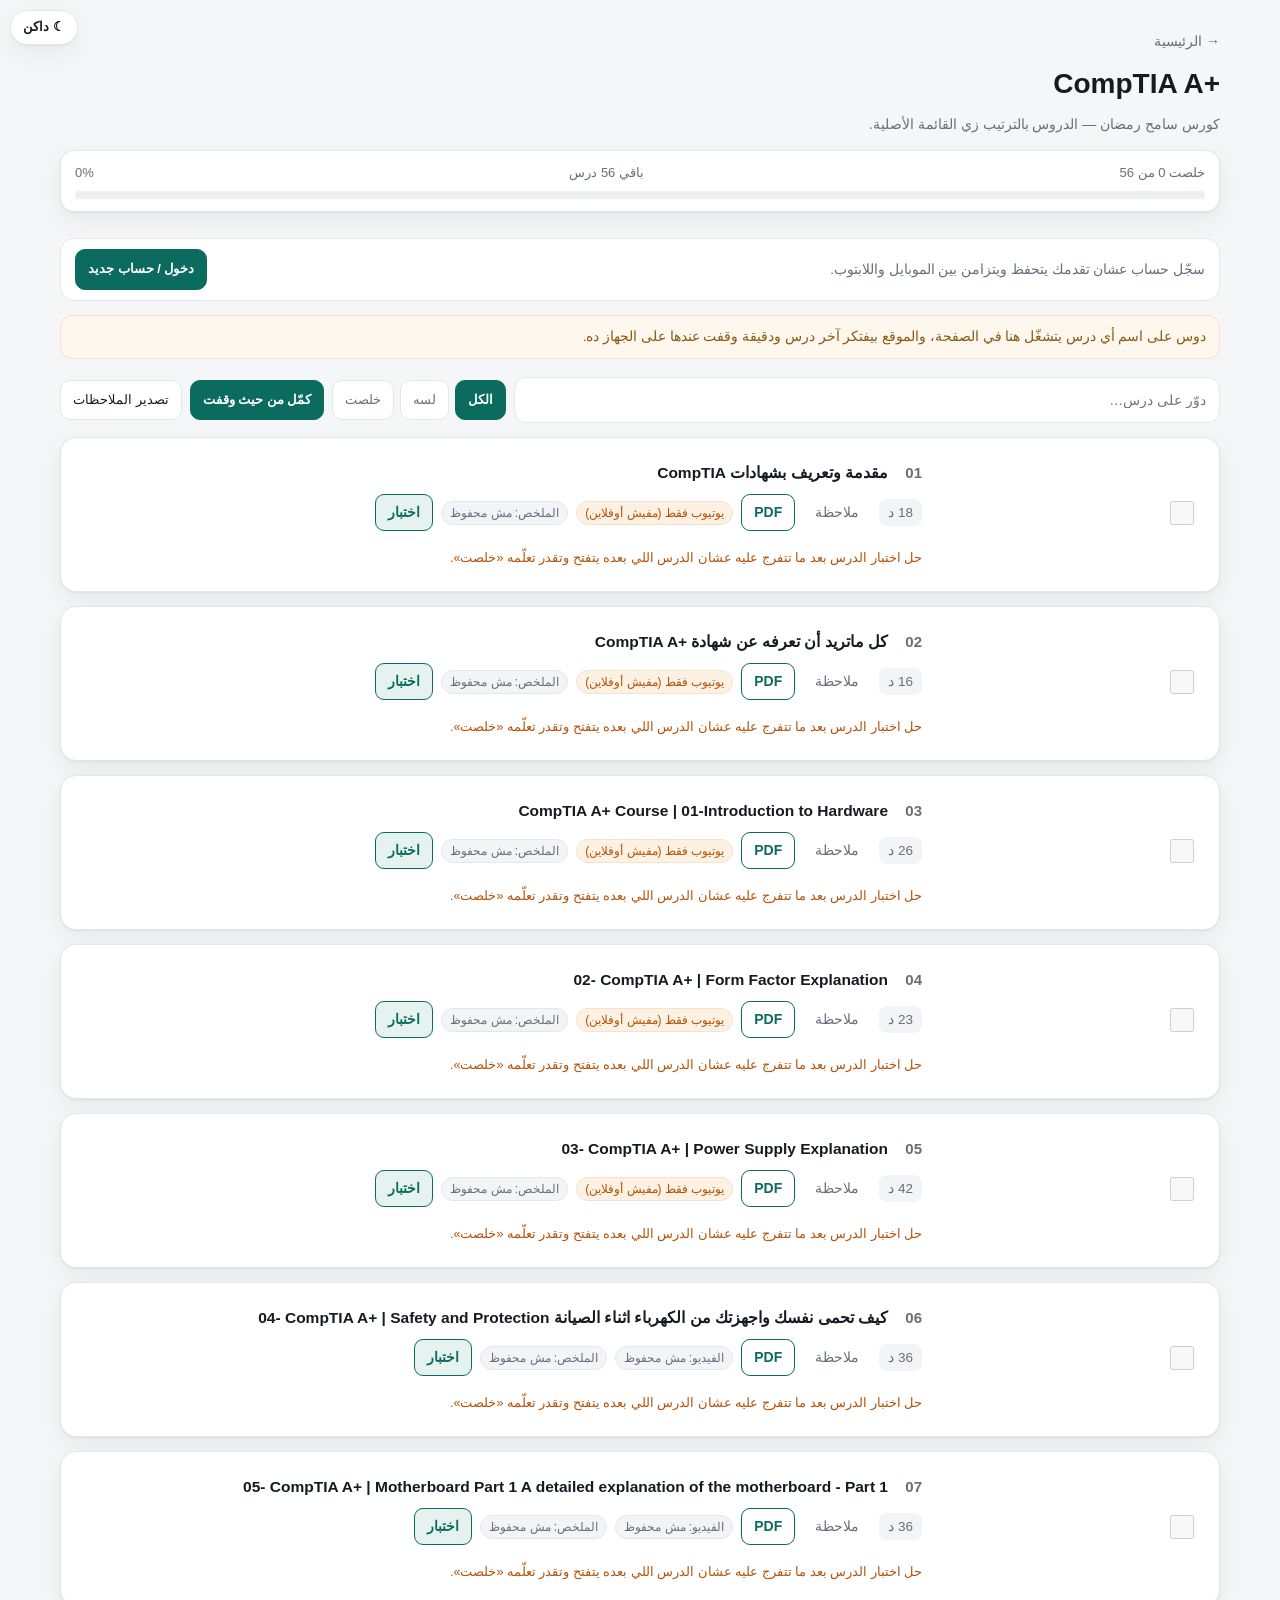
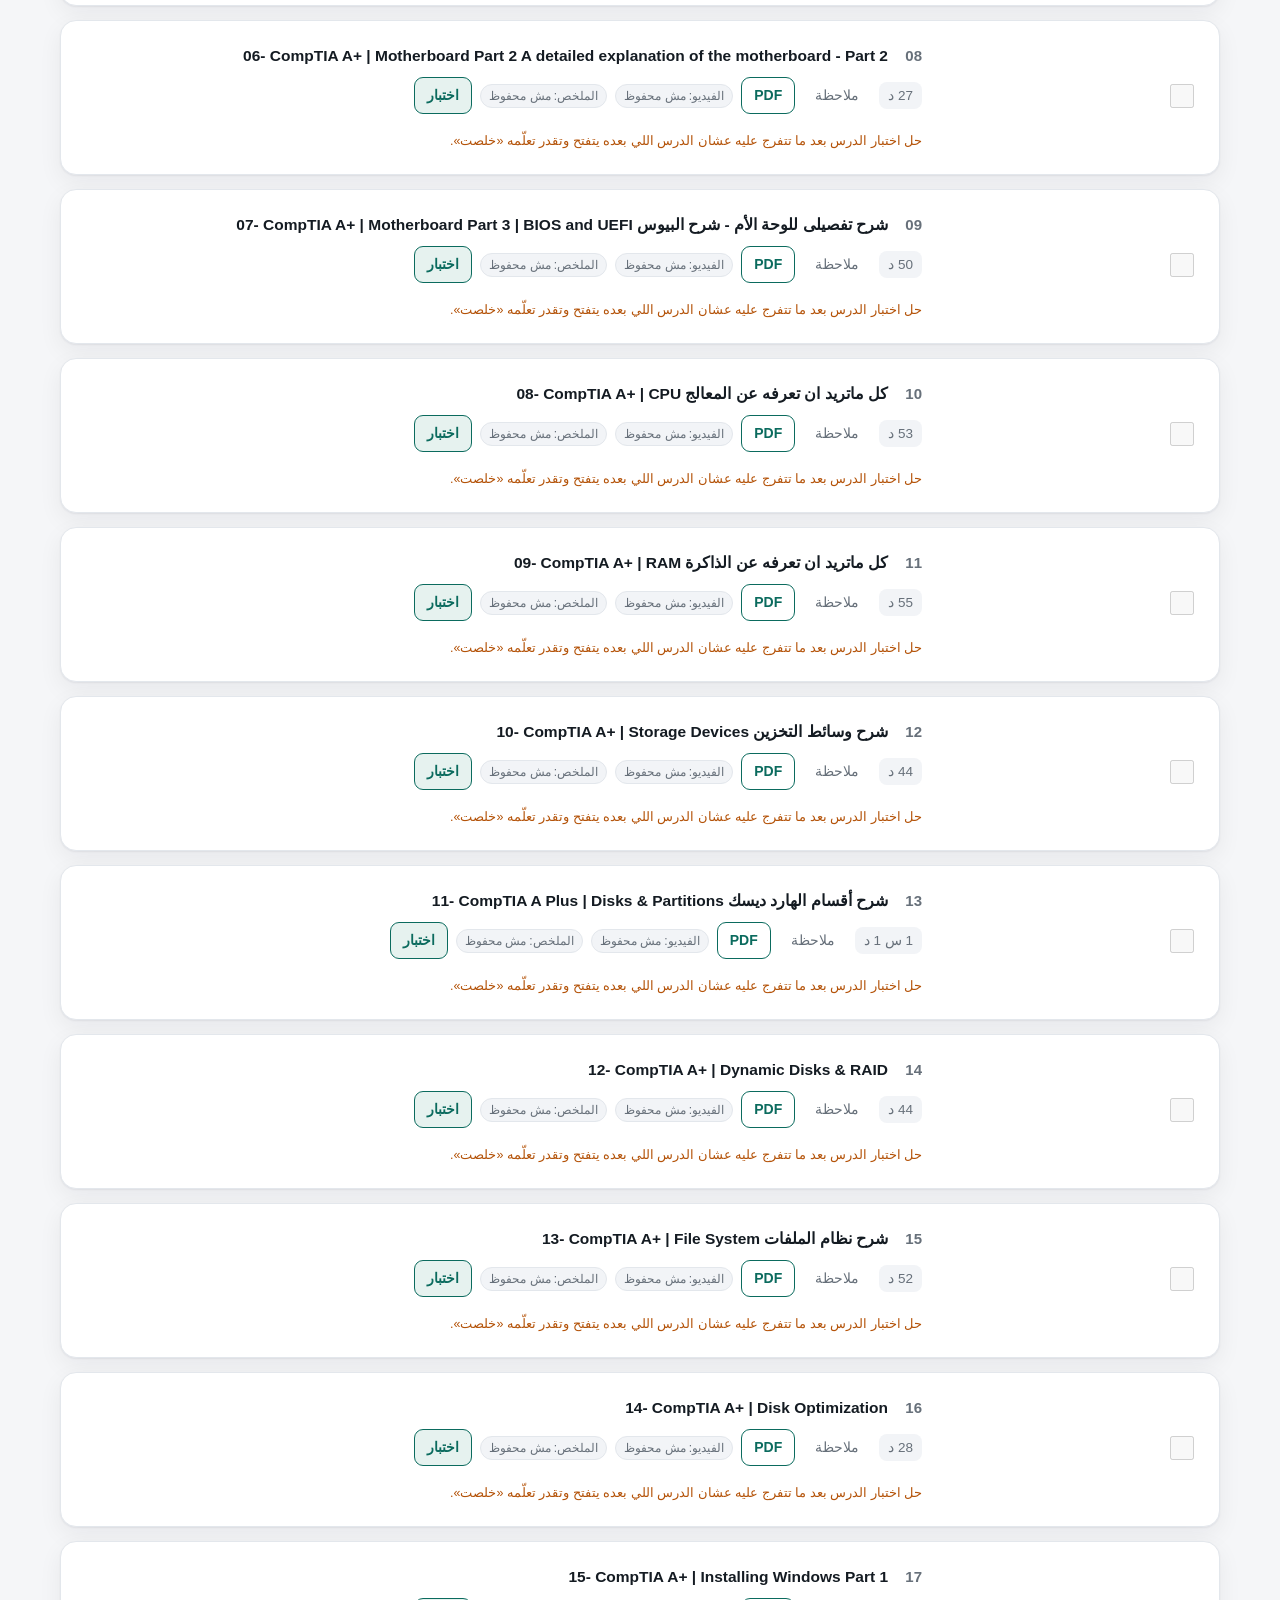
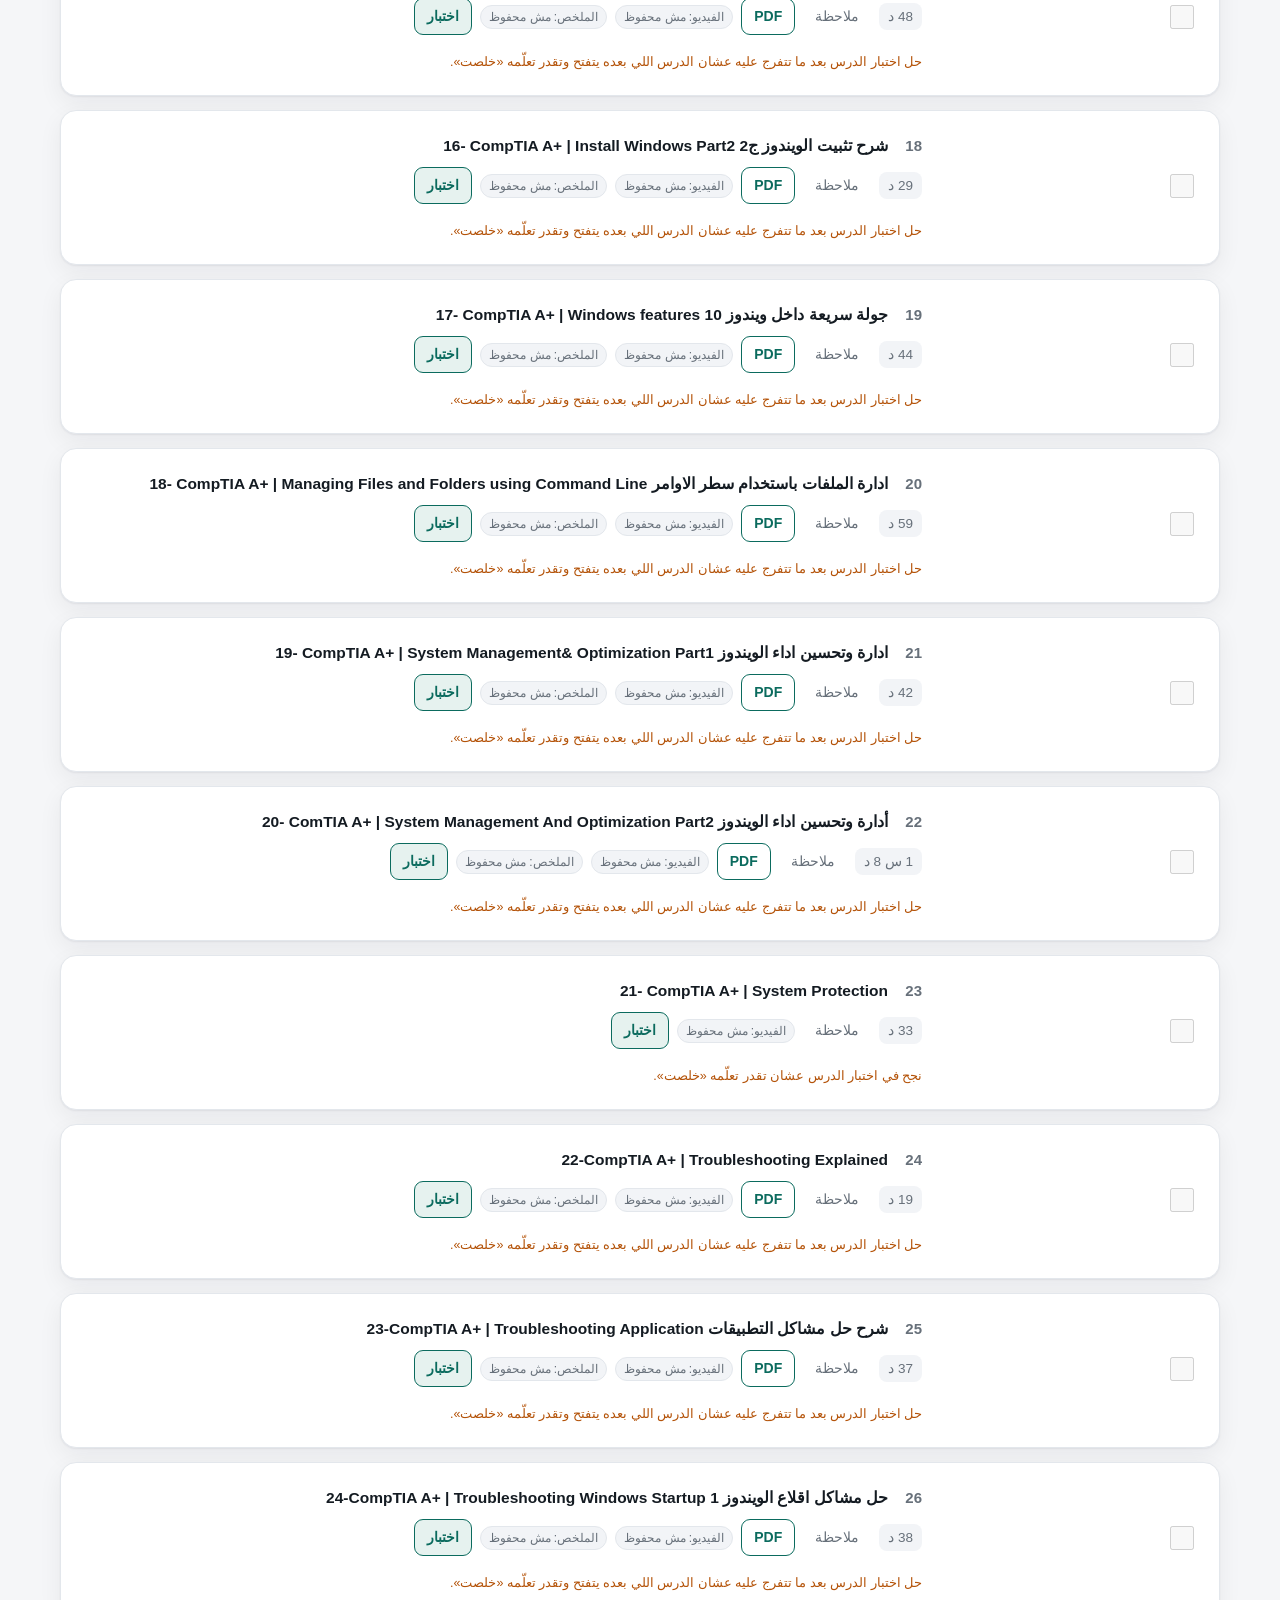
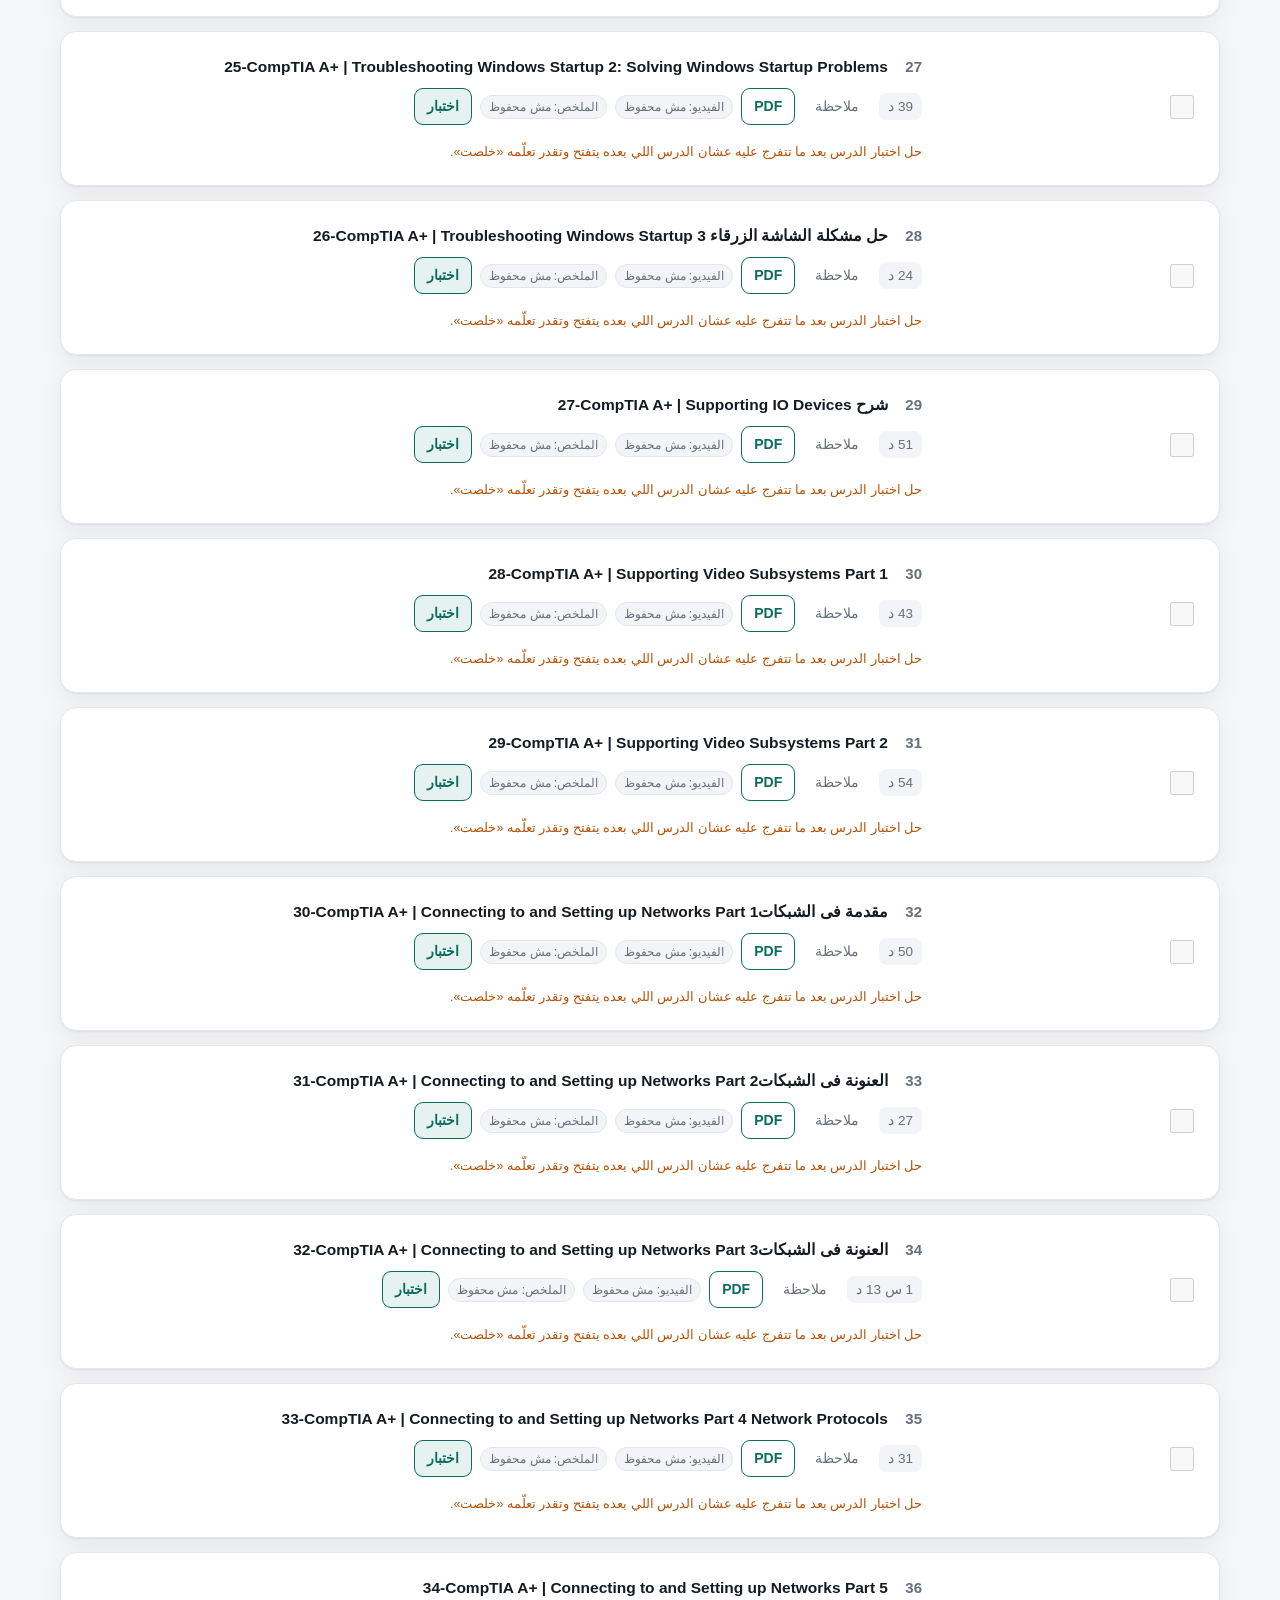
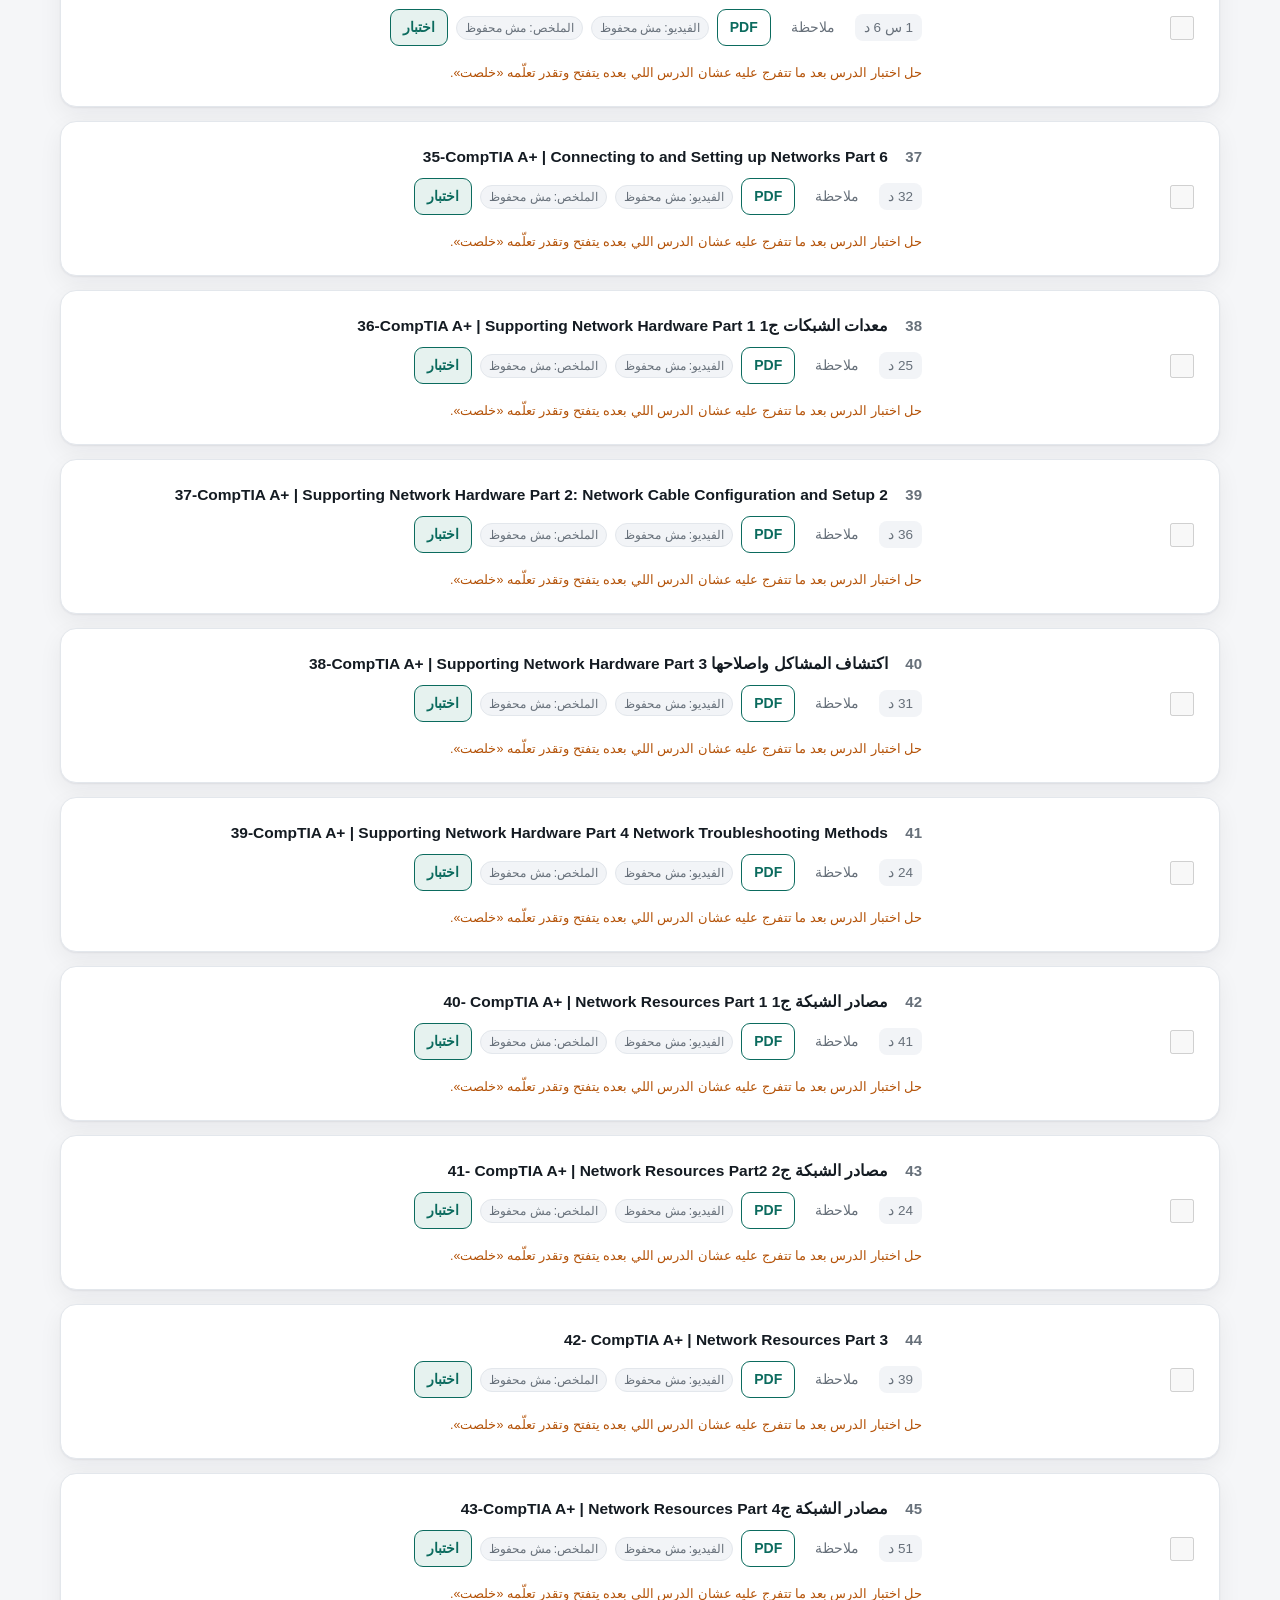
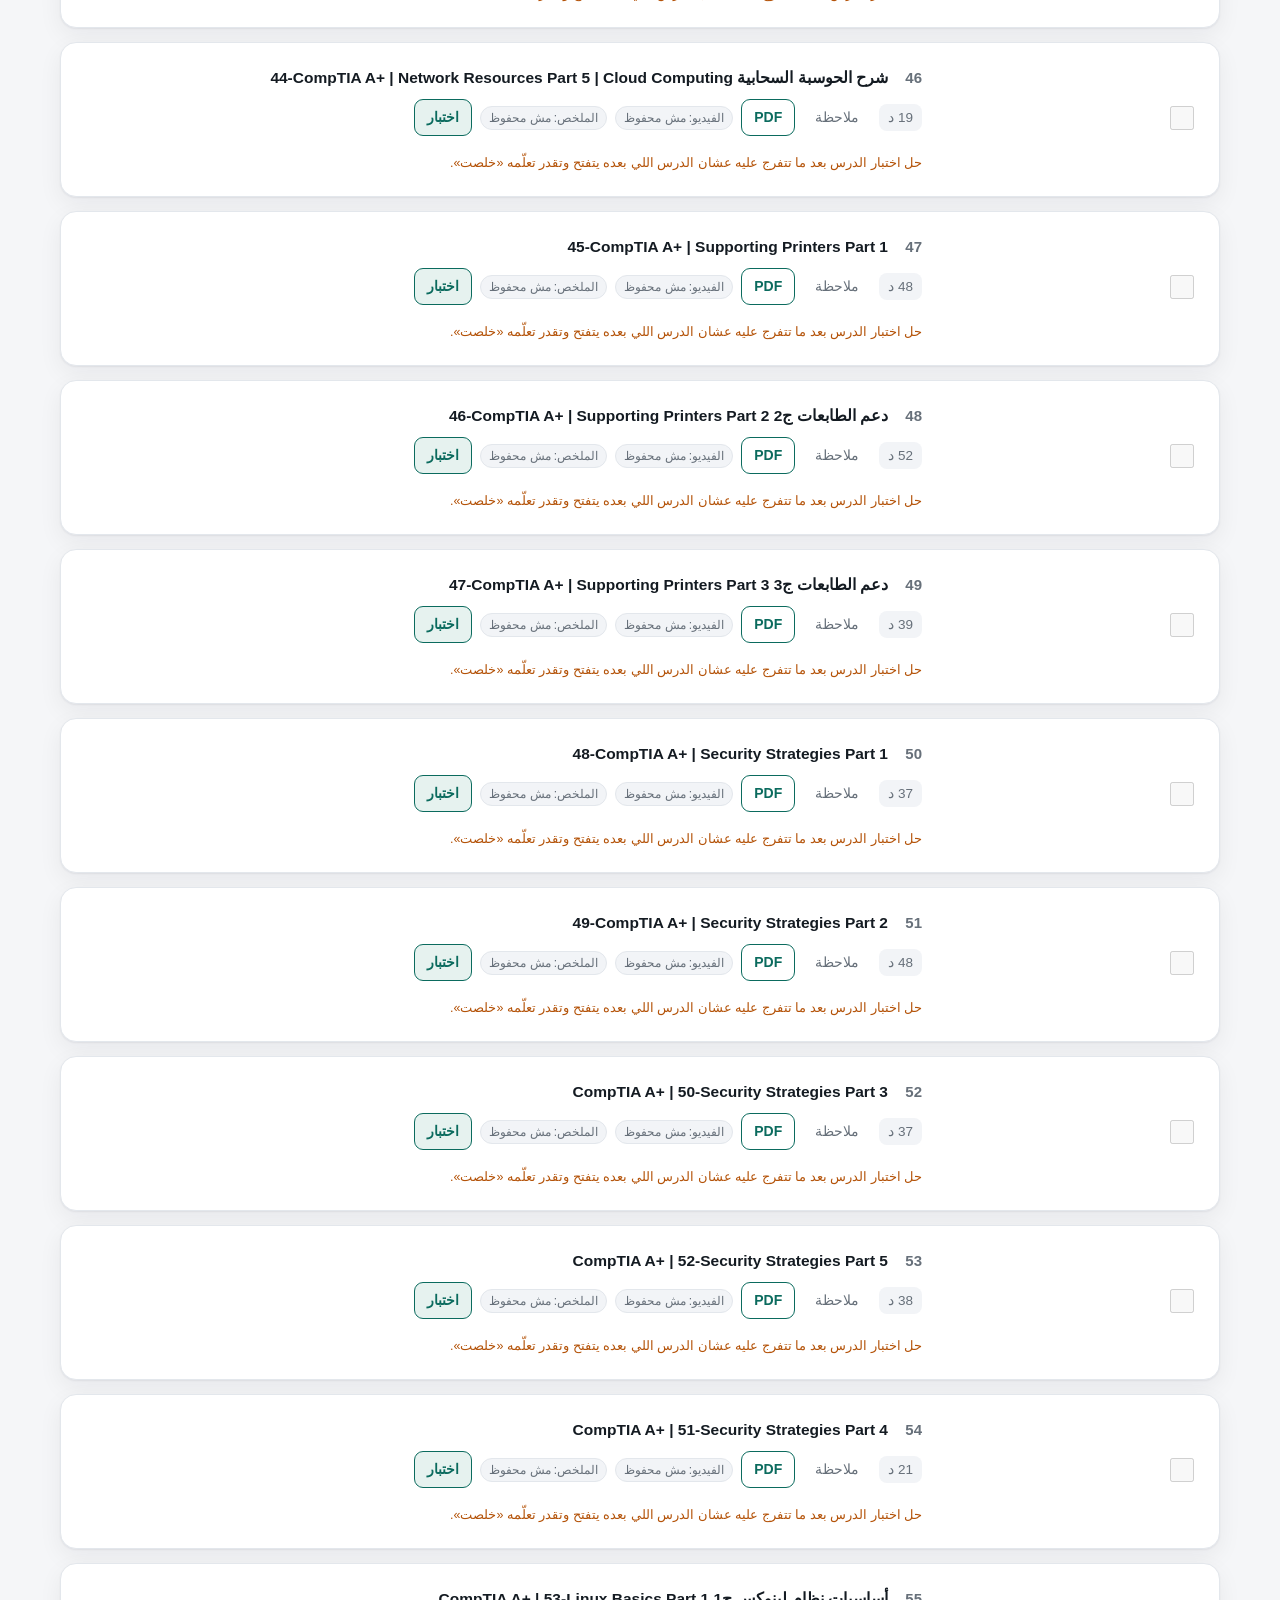
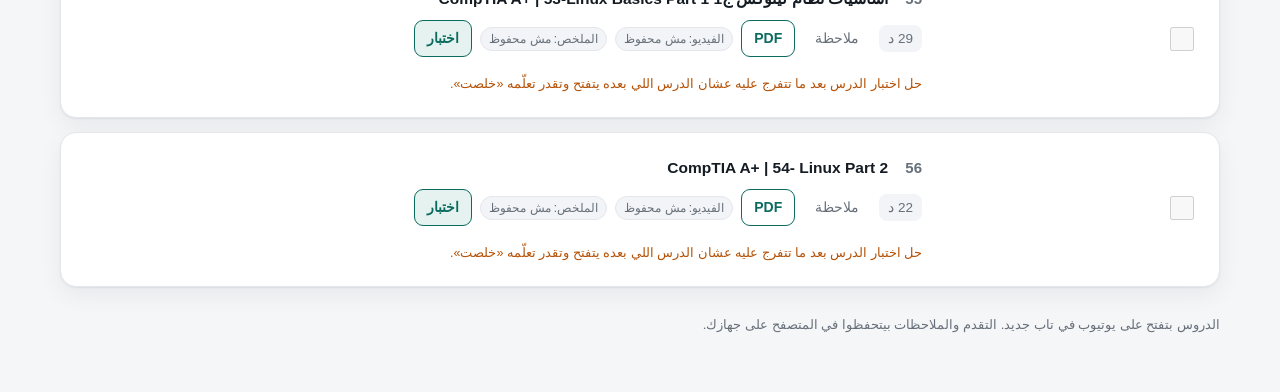
==== aplus.html @ cda9f869 "Dark mode toggle + installable PWA (manifest, icons, install box) (v72)" ====
<!doctype html>
<html lang="ar" dir="rtl">
<head>
<meta charset="utf-8">
<meta name="viewport" content="width=device-width,initial-scale=1">
<meta name="robots" content="noindex,nofollow">
<meta name="theme-color" content="#0b6b5e">
<title>CompTIA A+ — مكتبة كورساتي</title>
<link rel="manifest" href="manifest.webmanifest">
<link rel="apple-touch-icon" href="icons/apple-touch-icon.png">
<script src="assets/theme.js?v=72"></script>
<link rel="icon" href="data:image/svg+xml,%3Csvg xmlns='http://www.w3.org/2000/svg' viewBox='0 0 32 32'%3E%3Crect width='32' height='32' rx='8' fill='%230b6b5e'/%3E%3Cpath d='M9 11h14M9 16h14M9 21h9' stroke='white' stroke-width='2.4' stroke-linecap='round'/%3E%3C/svg%3E">
<link rel="stylesheet" href="assets/styles.css?v=72">
</head>
<body>
<div class="wrap">
  <header class="bar">
    <a class="back" href="index.html">→ الرئيسية</a>
    <h1><span dir="ltr">CompTIA A+</span></h1>
    <p class="sub">كورس سامح رمضان — الدروس بالترتيب زي القائمة الأصلية.</p>
    <div class="progress">
      <div class="top"><span id="cnt">خلصت 0 من 56</span><span id="left">باقي 56 درس</span><span id="pct">0%</span></div>
      <div class="track"><div class="fill" id="fill"></div></div>
    </div>
  </header>

  <div class="acc" id="acc"></div>

  <div class="resume" id="resume" hidden></div>

  <div class="notice">دوس على اسم أي درس يتشغّل هنا في الصفحة، والموقع بيفتكر آخر درس ودقيقة وقفت عندها على الجهاز ده.</div>

  <div class="player" id="player" hidden>
    <div class="frame"><div id="yt"></div><video id="mv" controls playsinline preload="metadata" hidden></video></div>
    <div class="player-bar"><b id="p-title"></b><a id="p-open" href="https://www.youtube.com" target="_blank" rel="noopener">افتح على يوتيوب ↗</a></div>
    <div class="player-extra" id="p-extra"></div>
    <div class="player-quiz" id="p-quiz"></div>
  </div>

  <div class="toolbar">
    <input id="q" type="search" placeholder="دوّر على درس…" aria-label="بحث في الدروس">
    <div class="chips">
      <button class="chip" data-f="all" aria-pressed="true" type="button">الكل</button>
      <button class="chip" data-f="todo" aria-pressed="false" type="button">لسه</button>
      <button class="chip" data-f="done" aria-pressed="false" type="button">خلصت</button>
    </div>
    <button class="btn primary" id="cont" type="button">كمّل من حيث وقفت</button>
    <button class="btn" id="export" type="button">تصدير الملاحظات</button>
  </div>

  <div class="flash" id="flash" hidden></div>

  <ol class="lessons" id="list"></ol>

  <footer>الدروس بتفتح على يوتيوب في تاب جديد. التقدم والملاحظات بيتحفظوا في المتصفح على جهازك.</footer>
</div>
<script src="assets/account.js?v=72"></script>
<script src="data/aplus.js?v=72"></script>
<script src="data/media.js?v=72"></script>
<script src="assets/media.js?v=72"></script>
<script src="data/quizzes.js?v=72"></script>
<script src="data/quiz-b1.js?v=72"></script>
<script src="data/quiz-b2.js?v=72"></script>
<script src="data/quiz-b3.js?v=72"></script>
<script src="data/quiz-b4.js?v=72"></script>
<script src="data/quiz-b5.js?v=72"></script>
<script src="data/quiz-pdf.js?v=72"></script>
<script src="assets/app.js?v=72"></script>
<script>if('serviceWorker' in navigator){navigator.serviceWorker.register('sw.js').catch(function(){});}</script>
</body>
</html>
---- assets/styles.css ----
:root{
  --bg:#f5f6f8; --card:#ffffff; --ink:#141b22; --muted:#67707a;
  --line:#e3e7ec; --accent:#0b6b5e; --accent-soft:#e6f2ef; --warn:#b45309;
  --radius:16px; --shadow:0 1px 2px rgba(16,24,40,.06),0 8px 24px rgba(16,24,40,.06);
}
*{box-sizing:border-box}
html,body{margin:0;padding:0}
body{
  background:var(--bg); color:var(--ink);
  font-family:"Segoe UI",Tahoma,"Noto Kufi Arabic",Arial,sans-serif;
  line-height:1.6; -webkit-text-size-adjust:100%;
}
a{color:inherit;text-decoration:none}
.wrap{max-width:880px;margin:0 auto;padding:0 16px 48px}

/* home */
.hero{padding:40px 0 20px}
.brand{display:inline-flex;align-items:center;gap:8px;font-weight:700;color:var(--accent);font-size:15px;letter-spacing:.2px}
.brand .dot{width:10px;height:10px;border-radius:50%;background:var(--accent);display:inline-block}
.hero h1{font-size:30px;line-height:1.25;margin:14px 0 8px}
.hero p{color:var(--muted);margin:0;max-width:52ch}
.grid{display:grid;grid-template-columns:1fr;gap:14px;margin-top:24px}
@media(min-width:640px){.grid{grid-template-columns:1fr 1fr}}
.card{
  background:var(--card);border:1px solid var(--line);border-radius:var(--radius);
  padding:20px;box-shadow:var(--shadow);display:flex;gap:14px;align-items:flex-start;
  transition:transform .12s ease, box-shadow .12s ease;
}
a.card:hover{transform:translateY(-2px);box-shadow:0 2px 4px rgba(16,24,40,.07),0 14px 32px rgba(16,24,40,.10)}
.icon{width:46px;height:46px;border-radius:12px;background:var(--accent-soft);display:grid;place-items:center;flex:0 0 46px;color:var(--accent)}
.icon svg{width:24px;height:24px}
.card h2{font-size:18px;margin:0 0 4px}
.card p{margin:0;color:var(--muted);font-size:14px}
.tag{display:inline-block;font-size:12px;font-weight:700;padding:2px 8px;border-radius:999px;margin-top:8px}
.tag.on{background:var(--accent-soft);color:var(--accent)}
.tag.soon{background:#fdf1e3;color:var(--warn)}
.card.off{opacity:.72}
footer{color:var(--muted);font-size:13px;padding:28px 0 0}

/* lessons */
.bar{padding:22px 0 10px}
.back{color:var(--muted);font-size:14px;display:inline-block;margin-bottom:10px}
.bar h1{font-size:24px;margin:0 0 6px}
.bar .sub{color:var(--muted);font-size:14px;margin:0}
.progress{margin-top:14px;background:var(--card);border:1px solid var(--line);border-radius:14px;padding:12px 14px;box-shadow:var(--shadow)}
.progress .top{display:flex;justify-content:space-between;font-size:13px;color:var(--muted);margin-bottom:8px}
.progress .track{height:8px;background:#edf0f3;border-radius:999px;overflow:hidden}
.progress .fill{height:100%;width:0;background:var(--accent);border-radius:999px;transition:width .25s ease}
.toolbar{display:flex;flex-wrap:wrap;gap:8px;margin:16px 0 12px;align-items:center}
.toolbar input{
  flex:1 1 200px;min-width:0;padding:11px 13px;border:1px solid var(--line);border-radius:12px;
  font:inherit;font-size:14px;background:var(--card);color:var(--ink)
}
.toolbar input:focus{outline:2px solid var(--accent-soft);border-color:var(--accent)}
.chips{display:flex;gap:6px}
.chip{border:1px solid var(--line);background:var(--card);color:var(--muted);padding:9px 12px;border-radius:10px;font:inherit;font-size:13px;cursor:pointer}
.chip[aria-pressed="true"]{background:var(--accent);border-color:var(--accent);color:#fff;font-weight:700}
.btn{border:1px solid var(--line);background:var(--card);color:var(--ink);padding:9px 12px;border-radius:10px;font:inherit;font-size:13px;cursor:pointer}
.btn.primary{background:var(--accent);border-color:var(--accent);color:#fff;font-weight:700}
.lessons{list-style:none;margin:0;padding:0;display:flex;flex-direction:column;gap:8px}
.lesson{background:var(--card);border:1px solid var(--line);border-radius:14px;padding:12px 14px;box-shadow:var(--shadow)}
.lesson.done{background:#fbfdfc}
.row{display:flex;align-items:flex-start;gap:10px}
.row>input[type=checkbox]{margin-top:12px}
.thumb{flex:0 0 124px;width:124px;height:70px;border-radius:9px;object-fit:cover;background:#eef1f4;border:1px solid var(--line)}
.lesson.locked .thumb{filter:grayscale(1);opacity:.6}
.mid{flex:1;min-width:0;display:flex;flex-direction:column;gap:5px}
.ttl-line{display:flex;align-items:baseline;gap:8px}
.meta{display:flex;align-items:center;gap:8px;flex-wrap:wrap}
.num{font-variant-numeric:tabular-nums;font-size:12px;font-weight:700;color:var(--muted);min-width:20px;flex:0 0 auto}
.ttl{flex:1;font-size:15px;line-height:1.45;word-break:break-word;unicode-bidi:plaintext;text-align:right}
@media(max-width:420px){.thumb{flex:0 0 96px;width:96px;height:54px}.ttl{font-size:14px}}
.lesson.done .ttl{color:var(--muted);text-decoration:line-through;text-decoration-color:#c7ced6}
.dur{font-size:12px;color:var(--muted);white-space:nowrap;background:#f2f4f7;padding:2px 7px;border-radius:8px}
input[type=checkbox]{width:20px;height:20px;accent-color:var(--accent);cursor:pointer;flex:0 0 20px}
.note-btn{border:0;background:transparent;color:var(--muted);font:inherit;font-size:13px;cursor:pointer;padding:4px 6px;border-radius:8px}
.note-btn:hover{background:#f2f4f7;color:var(--ink)}
.note-btn.has{color:var(--accent);font-weight:700}
.note-box{margin-top:10px}
.note-box textarea{
  width:100%;min-height:84px;resize:vertical;padding:10px 12px;border:1px solid var(--line);
  border-radius:10px;font:inherit;font-size:14px;background:#fcfcfd;color:var(--ink)
}
.note-box textarea:focus{outline:2px solid var(--accent-soft);border-color:var(--accent)}
.empty{color:var(--muted);text-align:center;padding:28px 0;font-size:14px}

.notice{background:#fdf7ee;border:1px solid #f3e3cd;color:#8a5a12;border-radius:12px;padding:10px 13px;font-size:13.5px;margin-top:14px}

.player{background:var(--card);border:1px solid var(--line);border-radius:14px;box-shadow:var(--shadow);overflow:hidden;margin-top:14px}
.player[hidden]{display:none}
.player .frame{position:relative;width:100%;aspect-ratio:16/9;background:#000}
.player iframe,.player #yt{position:absolute;inset:0;width:100%;height:100%;border:0}
.player-bar{display:flex;justify-content:space-between;align-items:center;gap:10px;padding:10px 12px;font-size:13px;color:var(--muted)}
.player-bar b{color:var(--ink);font-weight:600;font-size:13.5px}
.hint{color:var(--muted);font-size:13px;margin:10px 0 0}
.ttl{cursor:pointer}

.lesson.locked{opacity:.62;background:#fbfbfc}
.lock{font-size:12.5px;color:var(--warn);margin-top:8px}
.quiz-btn{border:1px solid var(--accent);background:var(--accent-soft);color:var(--accent);font:inherit;font-size:12.5px;font-weight:700;padding:4px 9px;border-radius:9px;cursor:pointer;white-space:nowrap}
.quiz-btn.pass{background:var(--accent);color:#fff;border-color:var(--accent)}
.quiz{margin-top:12px;border-top:1px dashed var(--line);padding-top:12px}
.quiz-note{font-size:12.5px;color:var(--muted);margin:0 0 12px}
.q{margin-bottom:12px}
.q p{margin:0 0 7px;font-size:14.5px;font-weight:600;line-height:1.5}
.q label{display:flex;gap:8px;align-items:flex-start;padding:8px 10px;border:1px solid var(--line);border-radius:10px;margin-bottom:6px;font-size:14px;cursor:pointer;background:#fcfcfd}
.q label:has(input:checked){border-color:var(--accent);background:var(--accent-soft)}
.q input{margin-top:3px;accent-color:var(--accent)}
.quiz-actions{display:flex;gap:10px;align-items:center;flex-wrap:wrap}
.res{font-size:13.5px}
.res b.ok{color:var(--accent)}
.res b.no{color:#b42318}
.why{font-size:13px;color:var(--muted);margin-top:6px;line-height:1.6}
.flash{background:var(--accent-soft);border:1px solid #cfe6e1;color:var(--accent);border-radius:12px;padding:10px 13px;font-size:13.5px;font-weight:600;margin:0 0 12px}
.flash[hidden]{display:none}

.resume{display:flex;align-items:center;justify-content:space-between;gap:12px;background:var(--accent-soft);border:1px solid #cfe6e1;border-radius:14px;padding:12px 14px;margin-top:14px;font-size:14px;line-height:1.6}
.resume[hidden]{display:none}
.resume .at{color:var(--accent);font-weight:700;font-size:13px}
.resume .btn{white-space:nowrap}
.resume-btn{border:1px solid var(--accent);background:#fff;color:var(--accent);font:inherit;font-size:12.5px;font-weight:700;padding:4px 9px;border-radius:9px;cursor:pointer;white-space:nowrap}

.acc{display:flex;align-items:center;justify-content:space-between;gap:10px;flex-wrap:wrap;background:var(--card);border:1px solid var(--line);border-radius:14px;padding:10px 14px;margin-top:14px;font-size:13.5px;color:var(--muted)}
.acc b{color:var(--ink)}.acc-st{color:var(--accent);font-size:12.5px;flex:1}
.modal{position:fixed;inset:0;background:rgba(15,23,32,.5);display:flex;align-items:center;justify-content:center;padding:16px;z-index:50}
.sheet{background:#fff;border-radius:16px;padding:20px;width:100%;max-width:380px;box-shadow:0 20px 50px rgba(0,0,0,.25)}
.sheet h2{margin:0 0 12px;font-size:18px}
.tabs{display:flex;gap:6px;margin-bottom:12px}
.tabs button{flex:1;border:1px solid var(--line);background:#fff;padding:9px;border-radius:10px;font:inherit;font-size:13.5px;cursor:pointer;color:var(--muted)}
.tabs button[aria-pressed=true]{background:var(--accent);color:#fff;border-color:var(--accent);font-weight:700}
.f{display:block;margin-bottom:10px;font-size:13px;color:var(--muted)}
.f input{display:block;width:100%;margin-top:4px;padding:11px 12px;border:1px solid var(--line);border-radius:10px;font:inherit;font-size:15px}
.err{color:#b42318;font-size:13px;margin:0 0 10px}
.acts{display:flex;gap:8px;flex-wrap:wrap}.acts .btn:disabled{opacity:.5}
.hint2{font-size:12px;color:var(--muted);margin:12px 0 0;line-height:1.6}
.player #mv{position:absolute;inset:0;width:100%;height:100%;background:#000}
.player #mv[hidden]{display:none}
.player-extra{display:flex;gap:8px;flex-wrap:wrap;align-items:center;padding:0 12px 12px}
.player-extra:empty{display:none}
.off-st{font-size:12.5px;color:var(--muted)}
.pdf-btn{border:1px solid var(--accent);background:#fff;color:var(--accent);font:inherit;font-size:12.5px;font-weight:700;padding:4px 9px;border-radius:9px;cursor:pointer}
.mdl{position:fixed;inset:0;background:rgba(0,0,0,.45);display:flex;align-items:center;justify-content:center;z-index:50;padding:16px}
.mdl .box{background:#fff;border-radius:14px;padding:18px;max-width:320px;width:100%}
.mdl .box h3{margin:0 0 6px}.mdl .box p{margin:0 0 10px;font-size:13.5px;color:var(--muted)}
.mdl .box input{width:100%;box-sizing:border-box;padding:10px;font:inherit;border:1px solid var(--line);border-radius:10px;text-align:center;letter-spacing:4px}
.mdl .msg{min-height:18px;font-size:13px;color:#b3261e;margin:6px 0}

.quiz{padding:10px 0 0;margin-top:8px}
.qstep{display:flex;align-items:center;gap:10px;font-size:12.5px;color:var(--muted);margin-bottom:6px}
.qbar{flex:1;height:5px;background:var(--line);border-radius:3px;overflow:hidden}
.qbar i{display:block;height:100%;background:var(--accent)}
.qopt{display:block;width:100%;text-align:start;font:inherit;font-size:14px;padding:9px 11px;border:1px solid var(--line);border-radius:10px;margin-bottom:6px;background:#fcfcfd;cursor:pointer}
.qopt.sel{border-color:var(--accent);background:var(--accent-soft)}
.prevrow{list-style:none;margin:0 0 8px}.prevrow .btn{width:100%}.lesson.now{border-color:var(--accent)}
.player-quiz{padding:0 12px 12px}.player-quiz .quiz{margin-top:10px}
.pdfov{position:fixed;inset:0;z-index:50;background:#fff;display:flex;flex-direction:column}.pdfov-bar{display:flex;justify-content:space-between;align-items:center;gap:8px;padding:8px 12px;border-bottom:1px solid var(--line);font-size:14px}.pdfov-bar span{display:flex;gap:6px}.pdfov iframe{flex:1;border:0;width:100%}

/* laptop / desktop */
@media(min-width:1024px){
  .wrap{max-width:1240px;padding:0 40px 56px}
  .hero h1{font-size:36px}
  .bar{padding:28px 0 12px}
  .bar h1{font-size:28px}
  .lessons{gap:14px}
  .lesson{padding:18px 22px;border-radius:16px}
  .row{gap:18px;align-items:center}
  .row>input[type=checkbox]{margin-top:0;width:24px;height:24px;flex:0 0 24px}
  .thumb{flex:0 0 208px;width:208px;height:117px;border-radius:12px}
  .mid{gap:9px}
  .ttl{font-size:20px;line-height:1.5;font-weight:600}
  .num{font-size:15px;min-width:26px}
  .dur{font-size:13.5px;padding:3px 9px}
  .note-btn,.quiz-btn,.pdf-btn,.resume-btn{font-size:14px;padding:6px 12px}
  .ob{font-size:13px;padding:4px 11px}
  .lesson{transition:border-color .12s ease,box-shadow .12s ease}
  .lesson:hover{border-color:#cfd6dd}
  .ttl{font-size:15.5px}
  .toolbar{margin:18px 0 14px}
  .player-extra .btn{font-size:13px}
  .wrap:has(.player:not([hidden])){display:grid;grid-template-columns:minmax(0,1.45fr) minmax(0,1fr);column-gap:28px;align-items:start;grid-template-rows:repeat(4,auto) auto auto 1fr auto}
  .wrap:has(.player:not([hidden]))>header,.wrap:has(.player:not([hidden]))>.acc,.wrap:has(.player:not([hidden]))>.resume,.wrap:has(.player:not([hidden]))>.notice,.wrap:has(.player:not([hidden]))>footer{grid-column:1/-1}
  .wrap:has(.player:not([hidden]))>.player{grid-column:1;grid-row:5/span 3;position:sticky;top:14px;margin-top:14px;align-self:start;max-height:calc(100vh - 28px);overflow:auto}
  .wrap:has(.player:not([hidden]))>.toolbar,.wrap:has(.player:not([hidden]))>.flash,.wrap:has(.player:not([hidden]))>.lessons{grid-column:2}
  .wrap:has(.player:not([hidden]))>.toolbar{grid-row:5;margin-top:14px}
  .wrap:has(.player:not([hidden]))>.flash{grid-row:6}
  .wrap:has(.player:not([hidden]))>.lessons{grid-row:7;grid-template-columns:1fr}
  .wrap:has(.player:not([hidden]))>footer{grid-row:8}
  .wrap:has(.player:not([hidden])) .thumb{flex:0 0 112px;width:112px;height:63px}
  .wrap:has(.player:not([hidden])) .row{gap:12px}
  .wrap:has(.player:not([hidden])) .ttl{font-size:16px}
  .wrap:has(.player:not([hidden])) .lesson{padding:12px 14px}
  .wrap:has(.player:not([hidden])) .ob{font-size:12px;padding:3px 9px}
}
@media(min-width:1600px){
  .wrap{max-width:1400px}
}

.ob{display:inline-block;font-size:12px;padding:2px 8px;border-radius:999px;border:1px solid var(--line);white-space:nowrap;line-height:1.5}
.ob.on{background:var(--accent-soft);color:var(--accent);border-color:#cfe6e1;font-weight:700}
.ob.off{background:#f2f4f7;color:var(--muted)}
.ob.yt{background:#fdf1e3;color:var(--warn);border-color:#f3e3cd}
.ob:empty{display:none}

/* theme + install */
.theme-btn{position:fixed;top:10px;left:10px;z-index:40;border:1px solid var(--line);background:var(--card);color:var(--ink);font:inherit;font-size:13px;font-weight:700;padding:6px 12px;border-radius:999px;cursor:pointer;box-shadow:var(--shadow)}
#install-box{display:flex;align-items:center;justify-content:space-between;gap:12px;flex-wrap:wrap;background:var(--accent-soft);border:1px solid var(--line);border-radius:14px;padding:12px 14px;margin-top:18px;font-size:14px}
#install-box[hidden]{display:none}
html[data-theme=dark]{color-scheme:dark;--bg:#10161c;--card:#1a222b;--ink:#e9eef3;--muted:#a3adb8;--line:#2d3844;--accent:#4fd1bb;--accent-soft:#163630;--warn:#f0b35a;--shadow:0 1px 2px rgba(0,0,0,.4),0 8px 24px rgba(0,0,0,.3)}
html[data-theme=dark] .tag.soon,html[data-theme=dark] .ob.yt,html[data-theme=dark] .notice{background:#3a2d17;border-color:#5a4522;color:#f0c27a}
html[data-theme=dark] .progress .track{background:#2a343f}
html[data-theme=dark] .chip[aria-pressed="true"],html[data-theme=dark] .btn.primary,html[data-theme=dark] .quiz-btn.pass,html[data-theme=dark] .tabs button[aria-pressed=true]{color:#04231e}
html[data-theme=dark] .lesson.done,html[data-theme=dark] .lesson.locked{background:#161d25}
html[data-theme=dark] .thumb{background:#222c36}
html[data-theme=dark] .lesson.done .ttl{text-decoration-color:#586573}
html[data-theme=dark] .dur,html[data-theme=dark] .ob.off,html[data-theme=dark] .note-btn:hover{background:#26303b}
html[data-theme=dark] input,html[data-theme=dark] textarea,html[data-theme=dark] select,html[data-theme=dark] .q label,html[data-theme=dark] .qopt{background:#141b22;color:var(--ink)}
html[data-theme=dark] .flash,html[data-theme=dark] .resume,html[data-theme=dark] .ob.on{border-color:#24524a}
html[data-theme=dark] .resume-btn,html[data-theme=dark] .pdf-btn,html[data-theme=dark] .sheet,html[data-theme=dark] .mdl .box,html[data-theme=dark] .tabs button,html[data-theme=dark] .pdfov{background:var(--card);color:var(--ink)}
html[data-theme=dark] .resume-btn,html[data-theme=dark] .pdf-btn{color:var(--accent)}
html[data-theme=dark] .tabs button[aria-pressed=true]{background:var(--accent)}
html[data-theme=dark] .res b.no,html[data-theme=dark] .err,html[data-theme=dark] .mdl .msg{color:#ff8a80}
html[data-theme=dark] .lesson:hover{border-color:#415061}
html[data-theme=dark] .btn,html[data-theme=dark] .chip{color:var(--ink)}
html[data-theme=dark] .btn.primary{background:var(--accent)}
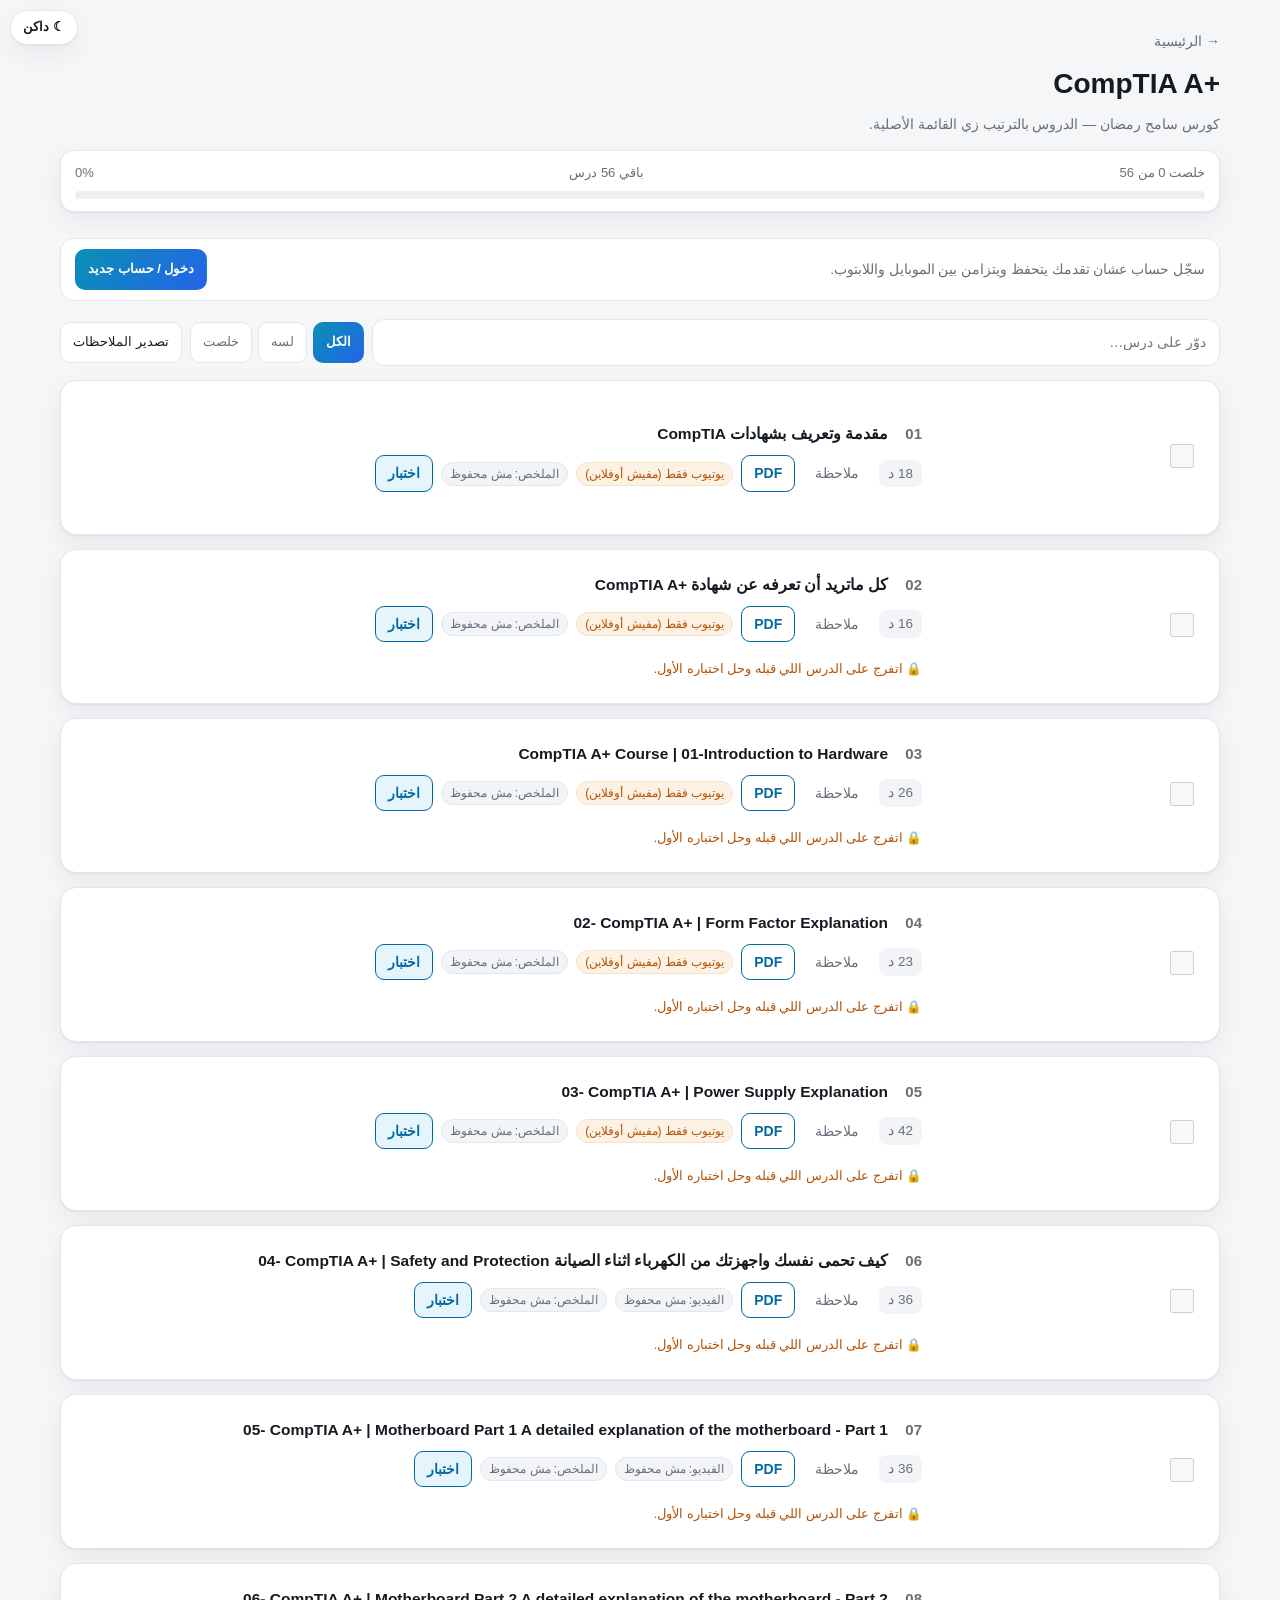
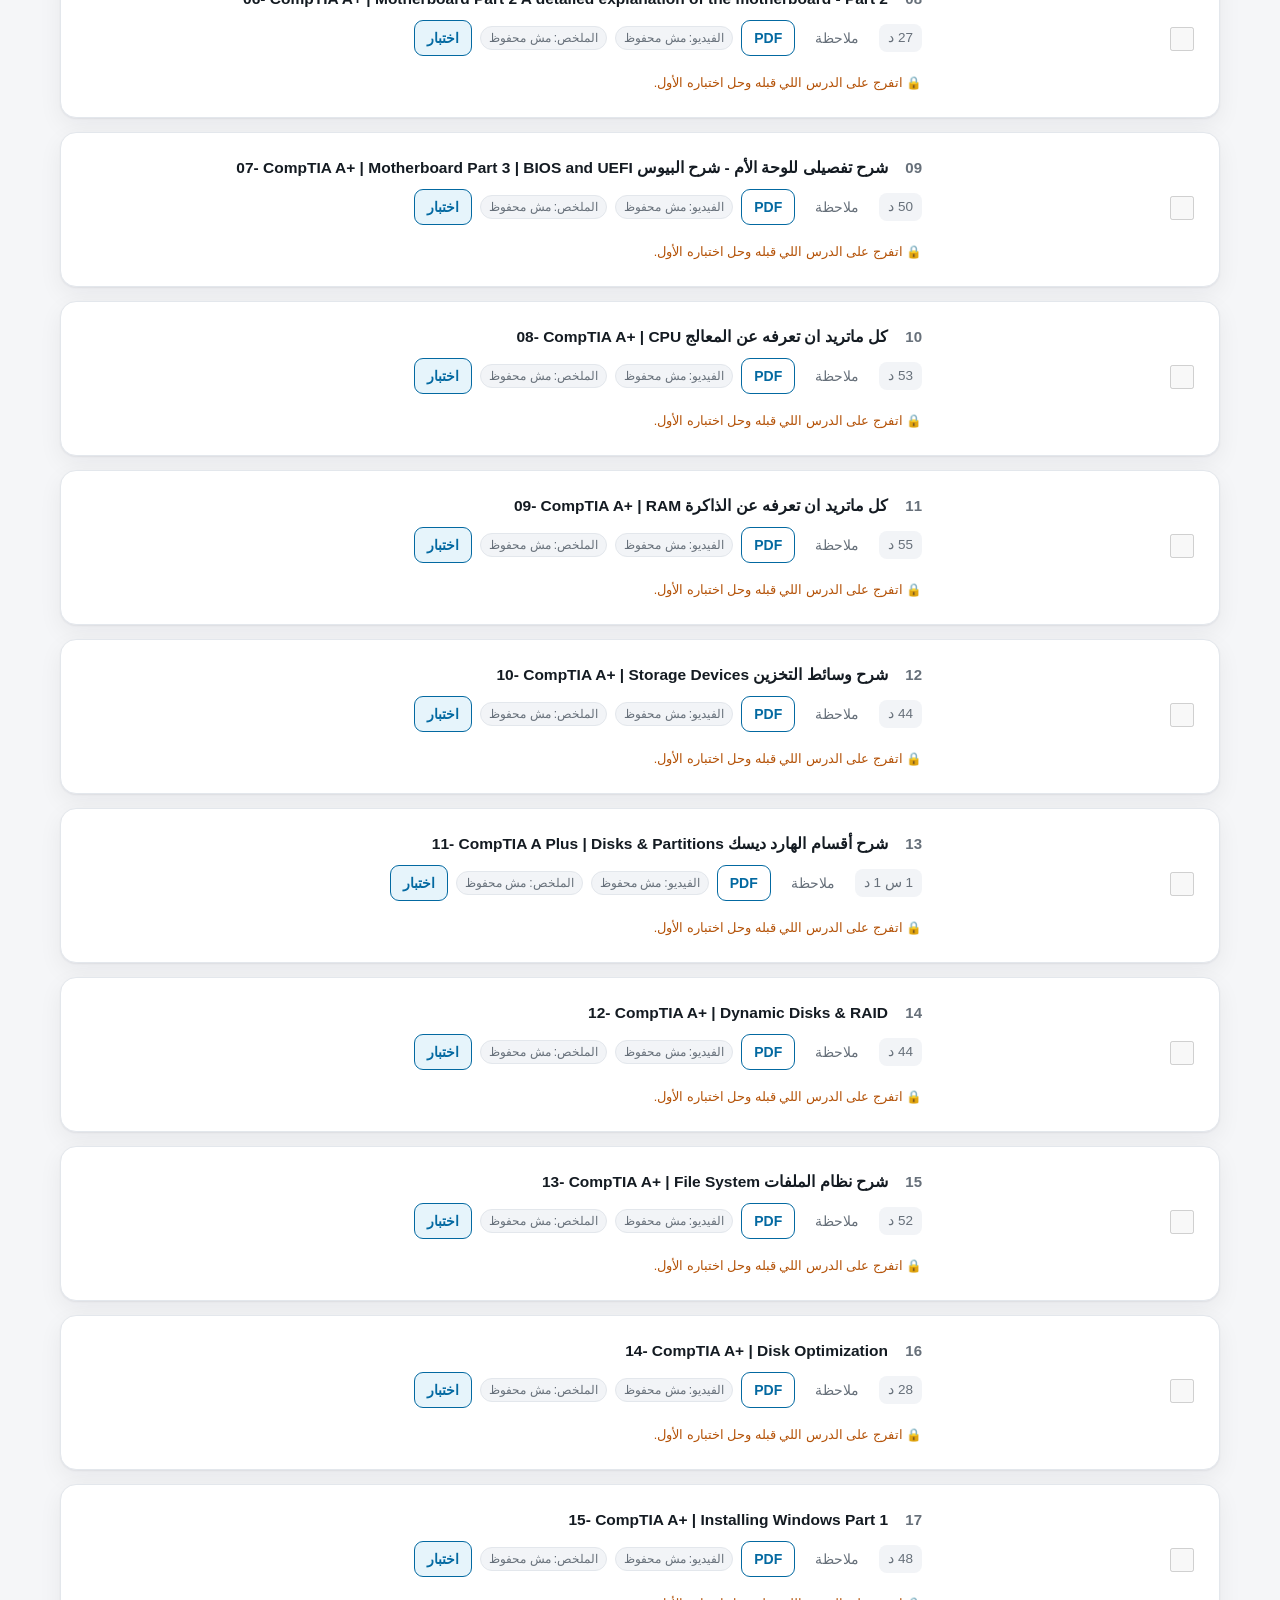
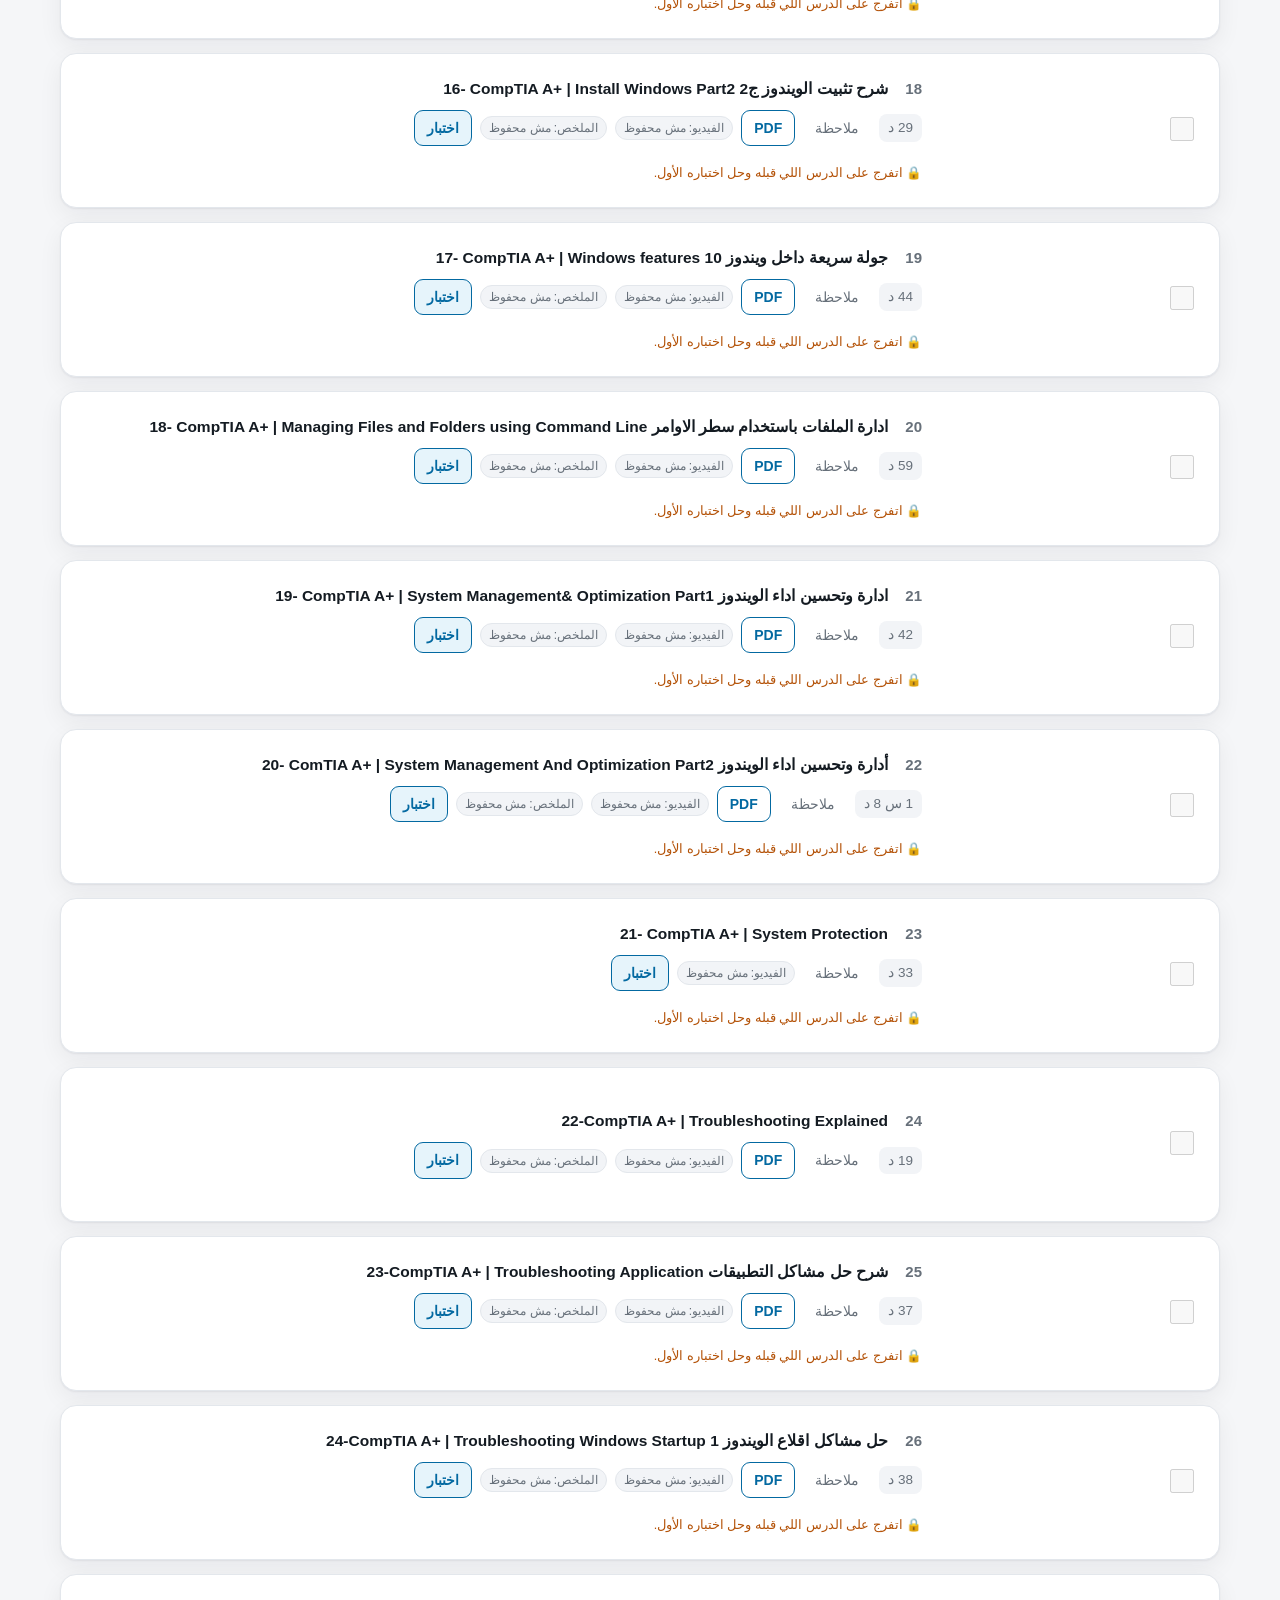
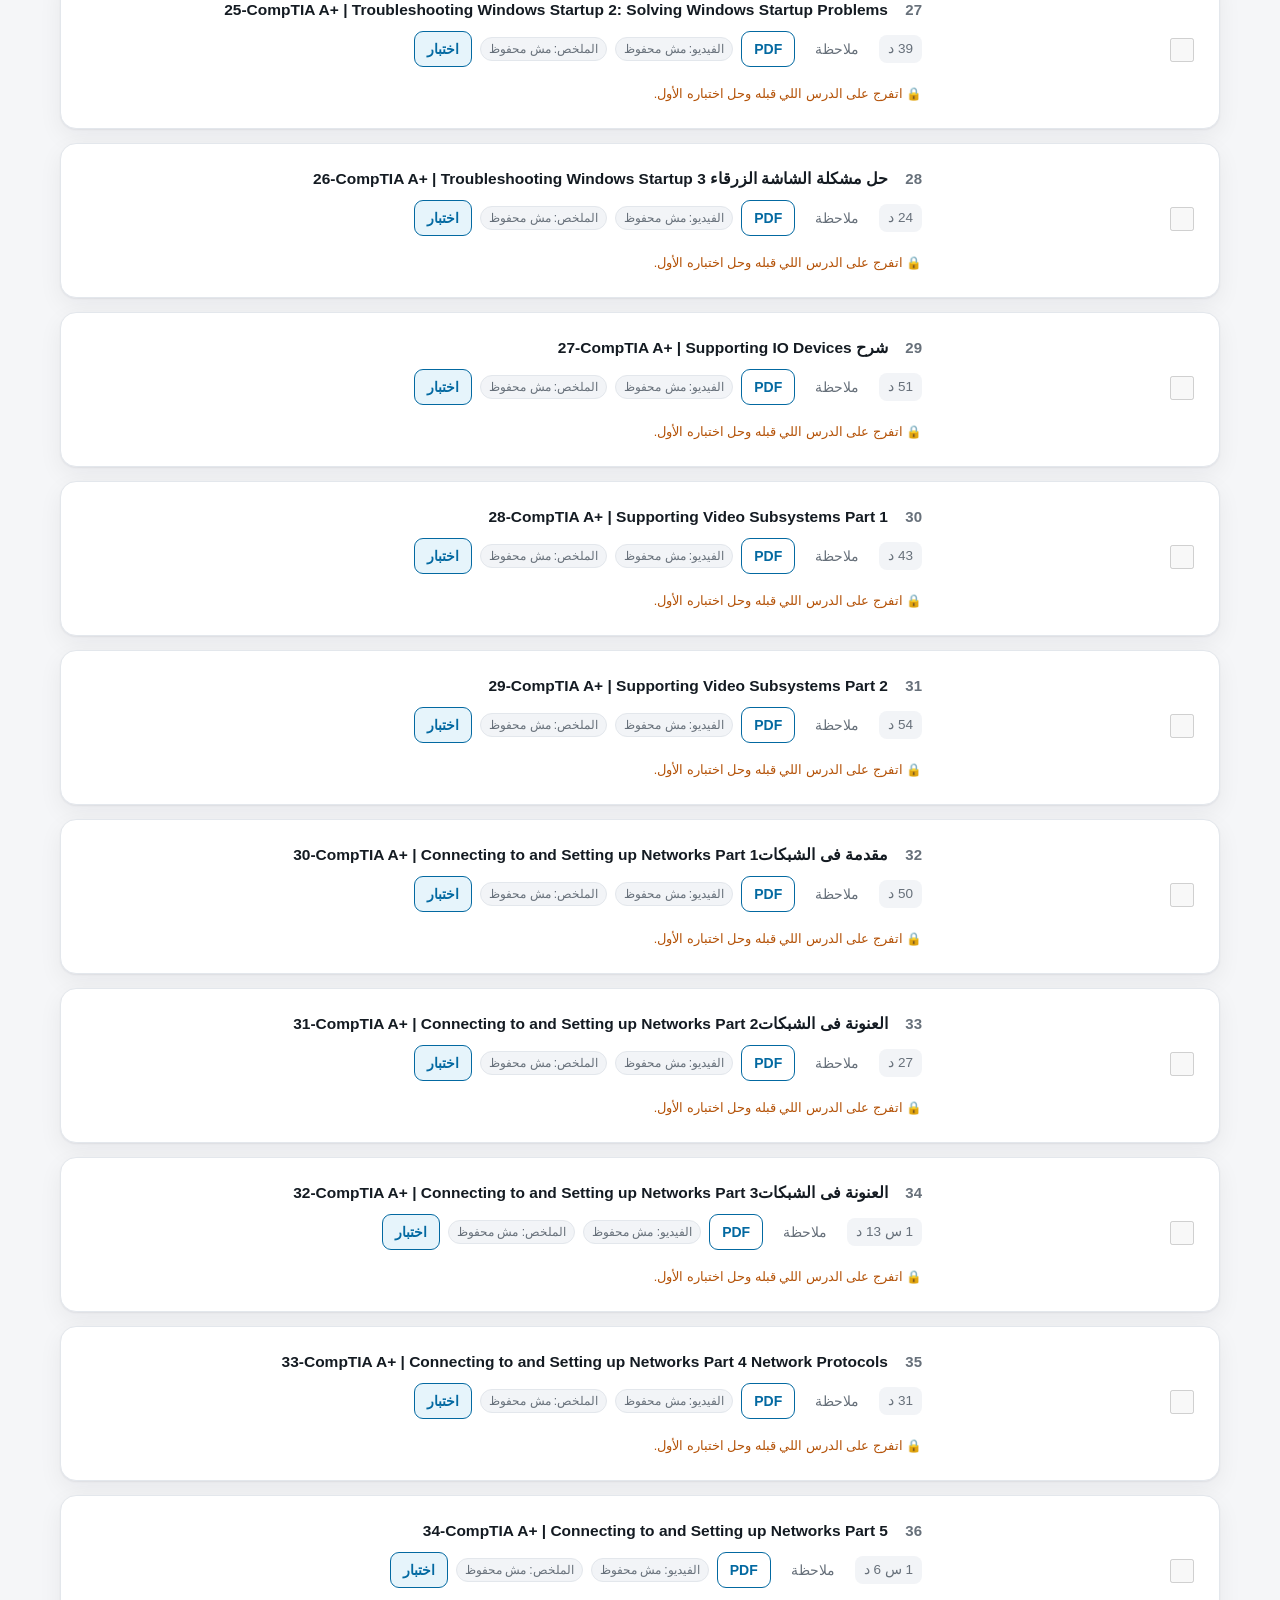
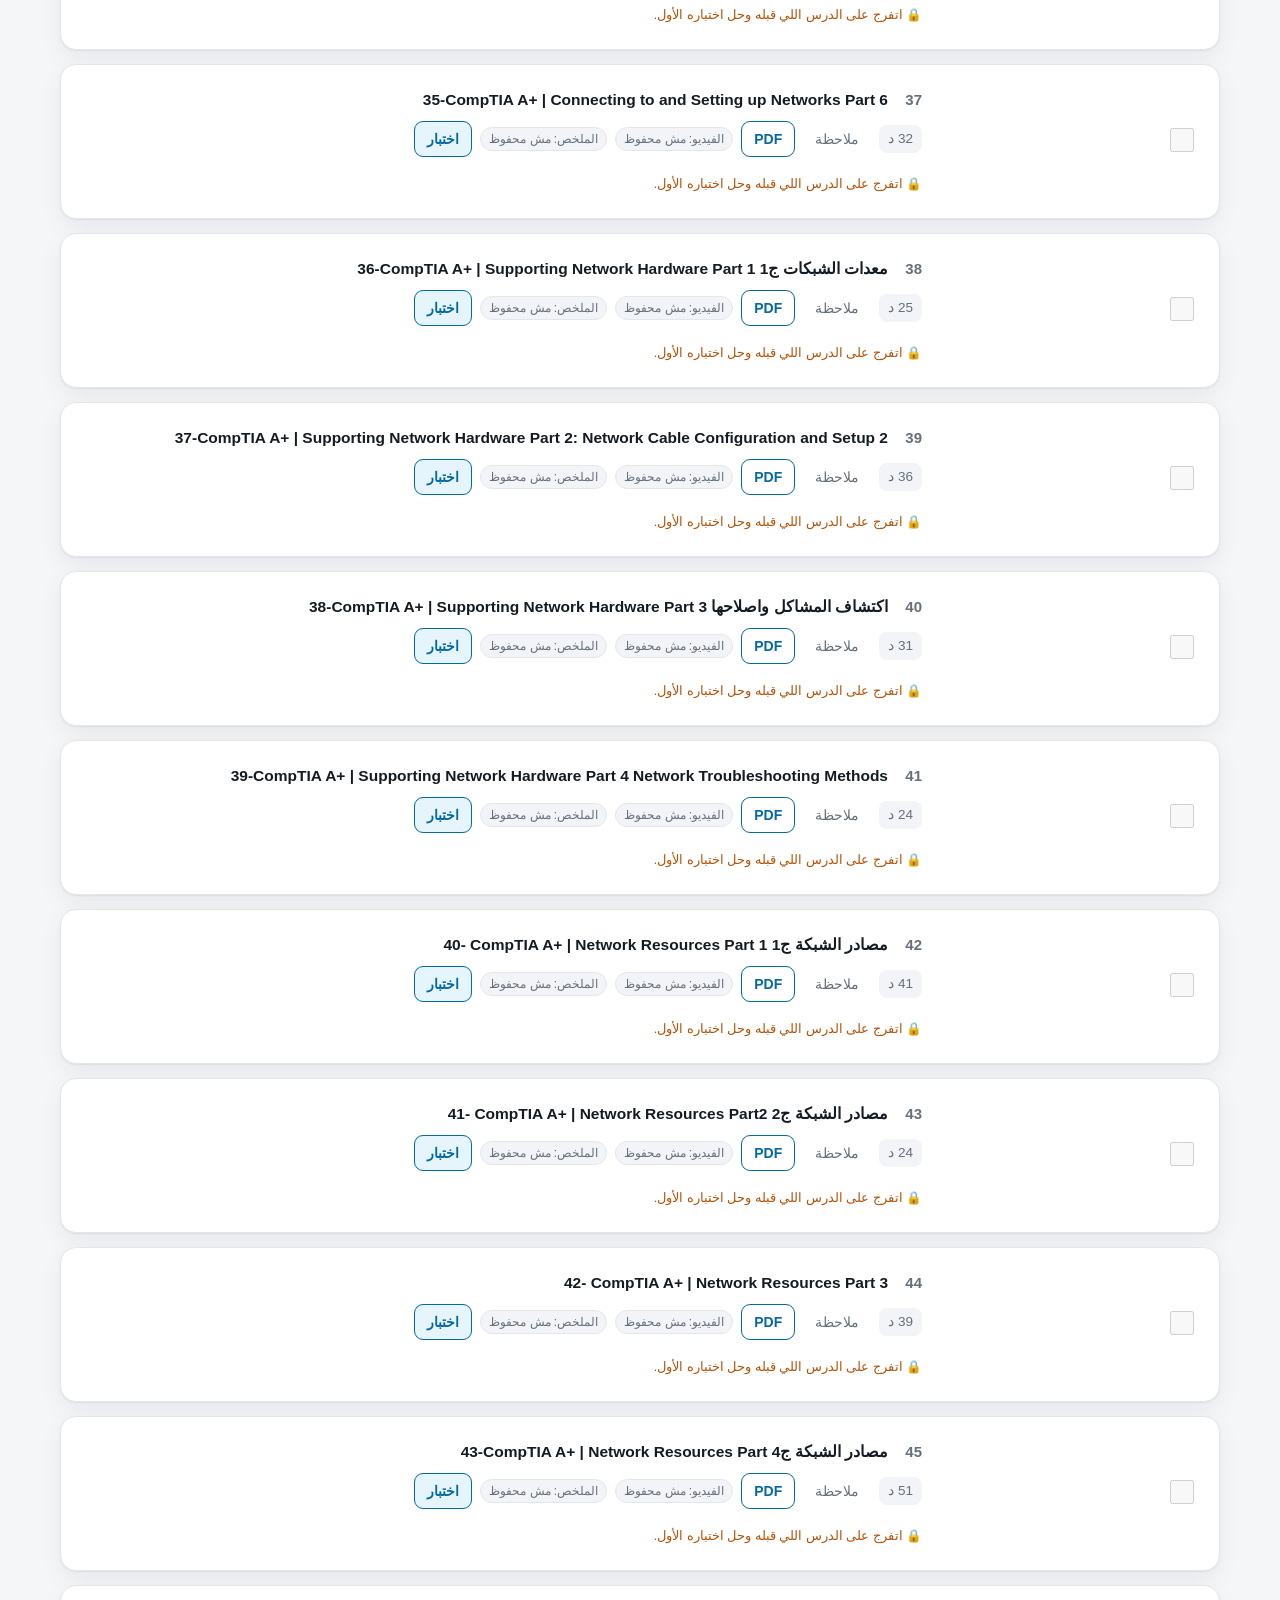
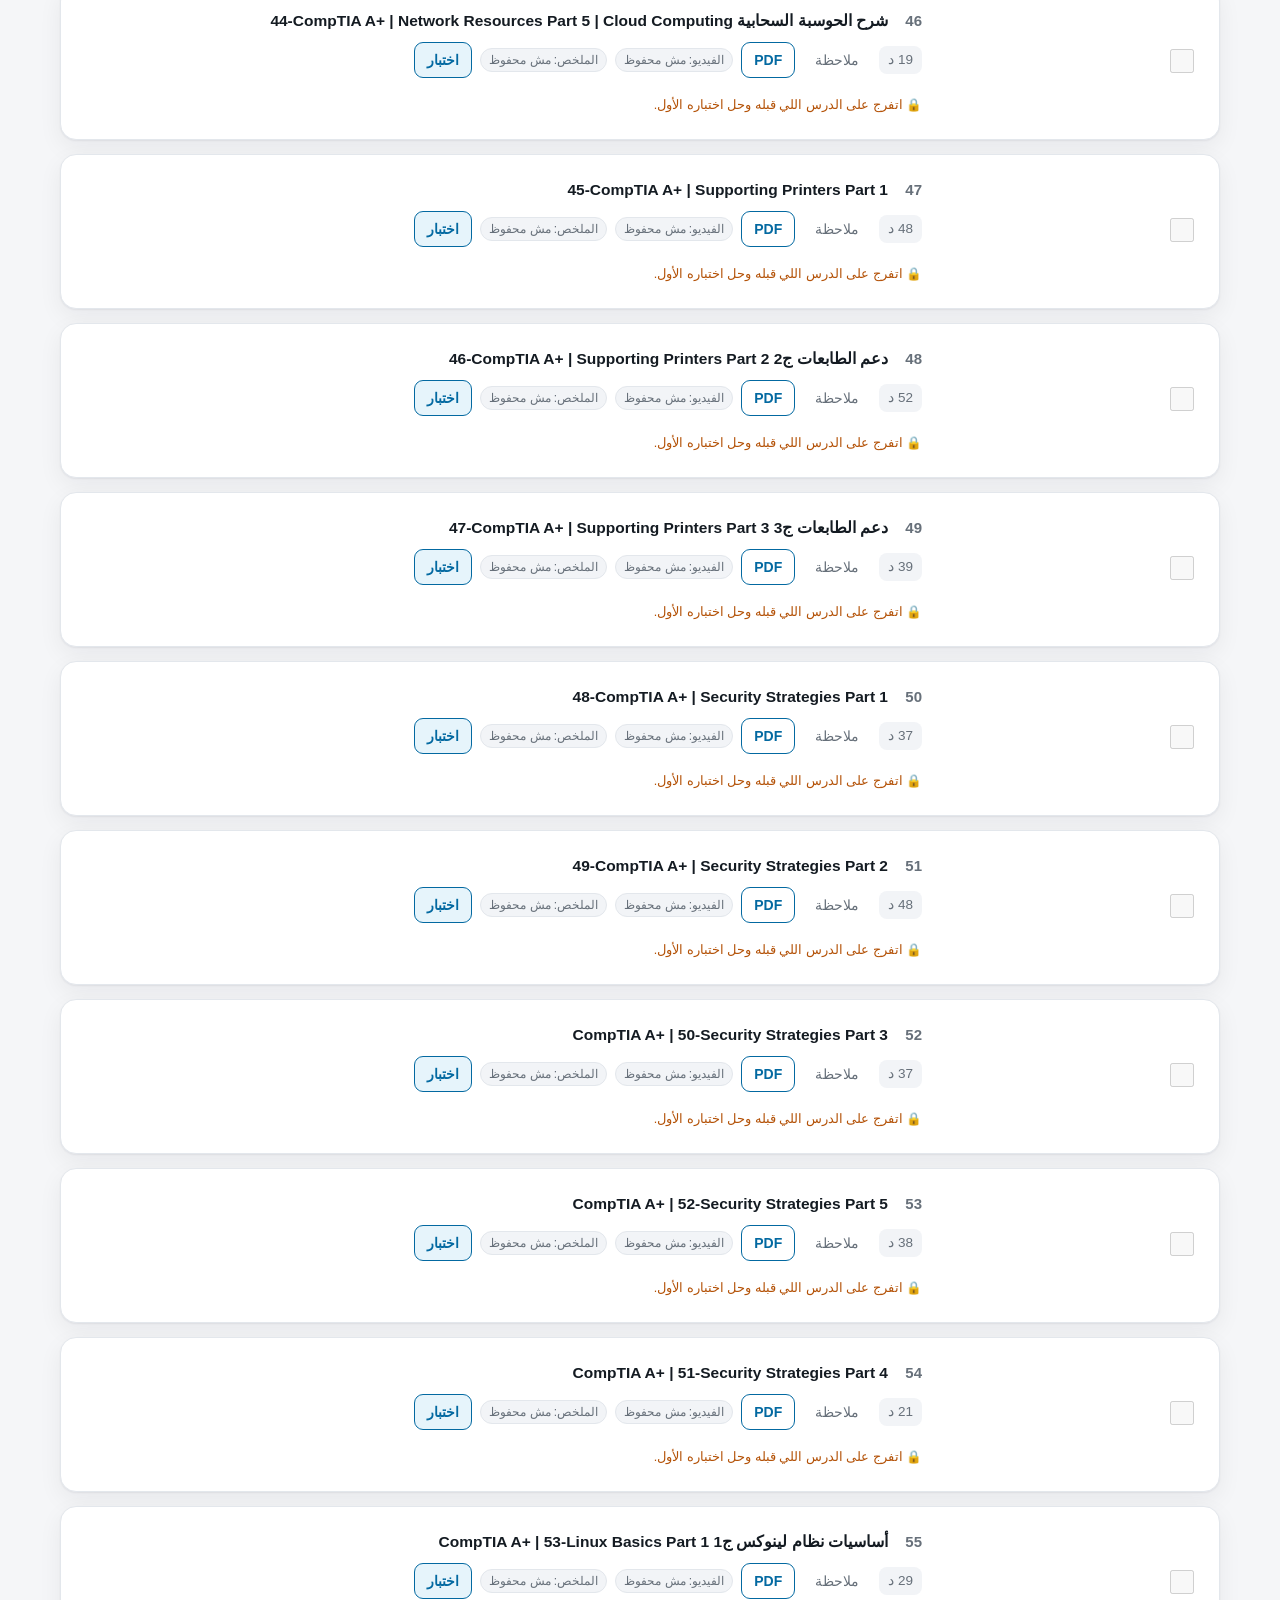
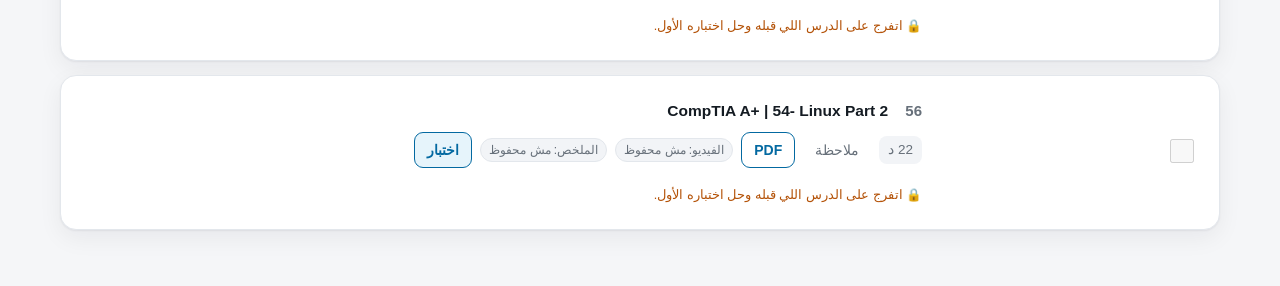
==== commit 5232c598: "Ocean palette, new icon, quiz gate back on, declutter (v73)" ====
--- a/aplus.html
+++ b/aplus.html
@@ -4,13 +4,13 @@
 <meta charset="utf-8">
 <meta name="viewport" content="width=device-width,initial-scale=1">
 <meta name="robots" content="noindex,nofollow">
-<meta name="theme-color" content="#0b6b5e">
+<meta name="theme-color" content="#0369a1">
 <title>CompTIA A+ — مكتبة كورساتي</title>
 <link rel="manifest" href="manifest.webmanifest">
 <link rel="apple-touch-icon" href="icons/apple-touch-icon.png">
-<script src="assets/theme.js?v=72"></script>
-<link rel="icon" href="data:image/svg+xml,%3Csvg xmlns='http://www.w3.org/2000/svg' viewBox='0 0 32 32'%3E%3Crect width='32' height='32' rx='8' fill='%230b6b5e'/%3E%3Cpath d='M9 11h14M9 16h14M9 21h9' stroke='white' stroke-width='2.4' stroke-linecap='round'/%3E%3C/svg%3E">
-<link rel="stylesheet" href="assets/styles.css?v=72">
+<script src="assets/theme.js?v=73"></script>
+<link rel="icon" href="data:image/svg+xml,%3Csvg xmlns='http://www.w3.org/2000/svg' viewBox='0 0 32 32'%3E%3Crect width='32' height='32' rx='8' fill='%230369a1'/%3E%3Cpath d='M9 11h14M9 16h14M9 21h9' stroke='white' stroke-width='2.4' stroke-linecap='round'/%3E%3C/svg%3E">
+<link rel="stylesheet" href="assets/styles.css?v=73">
 </head>
 <body>
 <div class="wrap">
@@ -28,8 +28,6 @@
 
   <div class="resume" id="resume" hidden></div>
 
-  <div class="notice">دوس على اسم أي درس يتشغّل هنا في الصفحة، والموقع بيفتكر آخر درس ودقيقة وقفت عندها على الجهاز ده.</div>
-
   <div class="player" id="player" hidden>
     <div class="frame"><div id="yt"></div><video id="mv" controls playsinline preload="metadata" hidden></video></div>
     <div class="player-bar"><b id="p-title"></b><a id="p-open" href="https://www.youtube.com" target="_blank" rel="noopener">افتح على يوتيوب ↗</a></div>
@@ -44,7 +42,6 @@
       <button class="chip" data-f="todo" aria-pressed="false" type="button">لسه</button>
       <button class="chip" data-f="done" aria-pressed="false" type="button">خلصت</button>
     </div>
-    <button class="btn primary" id="cont" type="button">كمّل من حيث وقفت</button>
     <button class="btn" id="export" type="button">تصدير الملاحظات</button>
   </div>
 
@@ -52,20 +49,19 @@
 
   <ol class="lessons" id="list"></ol>
 
-  <footer>الدروس بتفتح على يوتيوب في تاب جديد. التقدم والملاحظات بيتحفظوا في المتصفح على جهازك.</footer>
 </div>
-<script src="assets/account.js?v=72"></script>
-<script src="data/aplus.js?v=72"></script>
-<script src="data/media.js?v=72"></script>
-<script src="assets/media.js?v=72"></script>
-<script src="data/quizzes.js?v=72"></script>
-<script src="data/quiz-b1.js?v=72"></script>
-<script src="data/quiz-b2.js?v=72"></script>
-<script src="data/quiz-b3.js?v=72"></script>
-<script src="data/quiz-b4.js?v=72"></script>
-<script src="data/quiz-b5.js?v=72"></script>
-<script src="data/quiz-pdf.js?v=72"></script>
-<script src="assets/app.js?v=72"></script>
+<script src="assets/account.js?v=73"></script>
+<script src="data/aplus.js?v=73"></script>
+<script src="data/media.js?v=73"></script>
+<script src="assets/media.js?v=73"></script>
+<script src="data/quizzes.js?v=73"></script>
+<script src="data/quiz-b1.js?v=73"></script>
+<script src="data/quiz-b2.js?v=73"></script>
+<script src="data/quiz-b3.js?v=73"></script>
+<script src="data/quiz-b4.js?v=73"></script>
+<script src="data/quiz-b5.js?v=73"></script>
+<script src="data/quiz-pdf.js?v=73"></script>
+<script src="assets/app.js?v=73"></script>
 <script>if('serviceWorker' in navigator){navigator.serviceWorker.register('sw.js').catch(function(){});}</script>
 </body>
 </html>
--- a/assets/styles.css
+++ b/assets/styles.css
@@ -1,6 +1,6 @@
 :root{
   --bg:#f5f6f8; --card:#ffffff; --ink:#141b22; --muted:#67707a;
-  --line:#e3e7ec; --accent:#0b6b5e; --accent-soft:#e6f2ef; --warn:#b45309;
+  --line:#e3e7ec; --accent:#0369a1; --accent-soft:#e6f4fb; --warn:#b45309;
   --radius:16px; --shadow:0 1px 2px rgba(16,24,40,.06),0 8px 24px rgba(16,24,40,.06);
 }
 *{box-sizing:border-box}
@@ -111,10 +111,10 @@
 .res b.ok{color:var(--accent)}
 .res b.no{color:#b42318}
 .why{font-size:13px;color:var(--muted);margin-top:6px;line-height:1.6}
-.flash{background:var(--accent-soft);border:1px solid #cfe6e1;color:var(--accent);border-radius:12px;padding:10px 13px;font-size:13.5px;font-weight:600;margin:0 0 12px}
+.flash{background:var(--accent-soft);border:1px solid #c3e3f3;color:var(--accent);border-radius:12px;padding:10px 13px;font-size:13.5px;font-weight:600;margin:0 0 12px}
 .flash[hidden]{display:none}
 
-.resume{display:flex;align-items:center;justify-content:space-between;gap:12px;background:var(--accent-soft);border:1px solid #cfe6e1;border-radius:14px;padding:12px 14px;margin-top:14px;font-size:14px;line-height:1.6}
+.resume{display:flex;align-items:center;justify-content:space-between;gap:12px;background:var(--accent-soft);border:1px solid #c3e3f3;border-radius:14px;padding:12px 14px;margin-top:14px;font-size:14px;line-height:1.6}
 .resume[hidden]{display:none}
 .resume .at{color:var(--accent);font-weight:700;font-size:13px}
 .resume .btn{white-space:nowrap}
@@ -196,7 +196,7 @@
 }
 
 .ob{display:inline-block;font-size:12px;padding:2px 8px;border-radius:999px;border:1px solid var(--line);white-space:nowrap;line-height:1.5}
-.ob.on{background:var(--accent-soft);color:var(--accent);border-color:#cfe6e1;font-weight:700}
+.ob.on{background:var(--accent-soft);color:var(--accent);border-color:#c3e3f3;font-weight:700}
 .ob.off{background:#f2f4f7;color:var(--muted)}
 .ob.yt{background:#fdf1e3;color:var(--warn);border-color:#f3e3cd}
 .ob:empty{display:none}
@@ -222,3 +222,17 @@
 html[data-theme=dark] .lesson:hover{border-color:#415061}
 html[data-theme=dark] .btn,html[data-theme=dark] .chip{color:var(--ink)}
 html[data-theme=dark] .btn.primary{background:var(--accent)}
+
+/* palette D: ocean */
+:root{--grad:linear-gradient(135deg,#0891b2 0%,#2563eb 100%)}
+.chip[aria-pressed="true"],.btn.primary,.quiz-btn.pass,.tabs button[aria-pressed=true]{background:var(--grad);border-color:transparent;color:#fff}
+.progress .fill,.brand .dot{background:var(--grad)}
+html[data-theme=dark]{--bg:#0b1623;--card:#122133;--line:#1f3248;--ink:#e6eef7;--muted:#9fb1c5;--accent:#5cc8f0;--accent-soft:#12304a}
+html[data-theme=dark] .flash,html[data-theme=dark] .resume,html[data-theme=dark] .ob.on{border-color:#1f4a6b}
+html[data-theme=dark] .chip[aria-pressed="true"],html[data-theme=dark] .btn.primary,html[data-theme=dark] .quiz-btn.pass,html[data-theme=dark] .tabs button[aria-pressed=true]{background:var(--grad);color:#fff}
+html[data-theme=dark] .progress .track{background:#1f3248}
+html[data-theme=dark] .lesson.done,html[data-theme=dark] .lesson.locked{background:#0e1a29}
+html[data-theme=dark] .thumb{background:#1a2b3f}
+html[data-theme=dark] .dur,html[data-theme=dark] .ob.off,html[data-theme=dark] .note-btn:hover{background:#1a2b3f}
+html[data-theme=dark] input,html[data-theme=dark] textarea,html[data-theme=dark] select,html[data-theme=dark] .q label,html[data-theme=dark] .qopt{background:#0e1a29}
+html[data-theme=dark] .lesson:hover{border-color:#34506e}
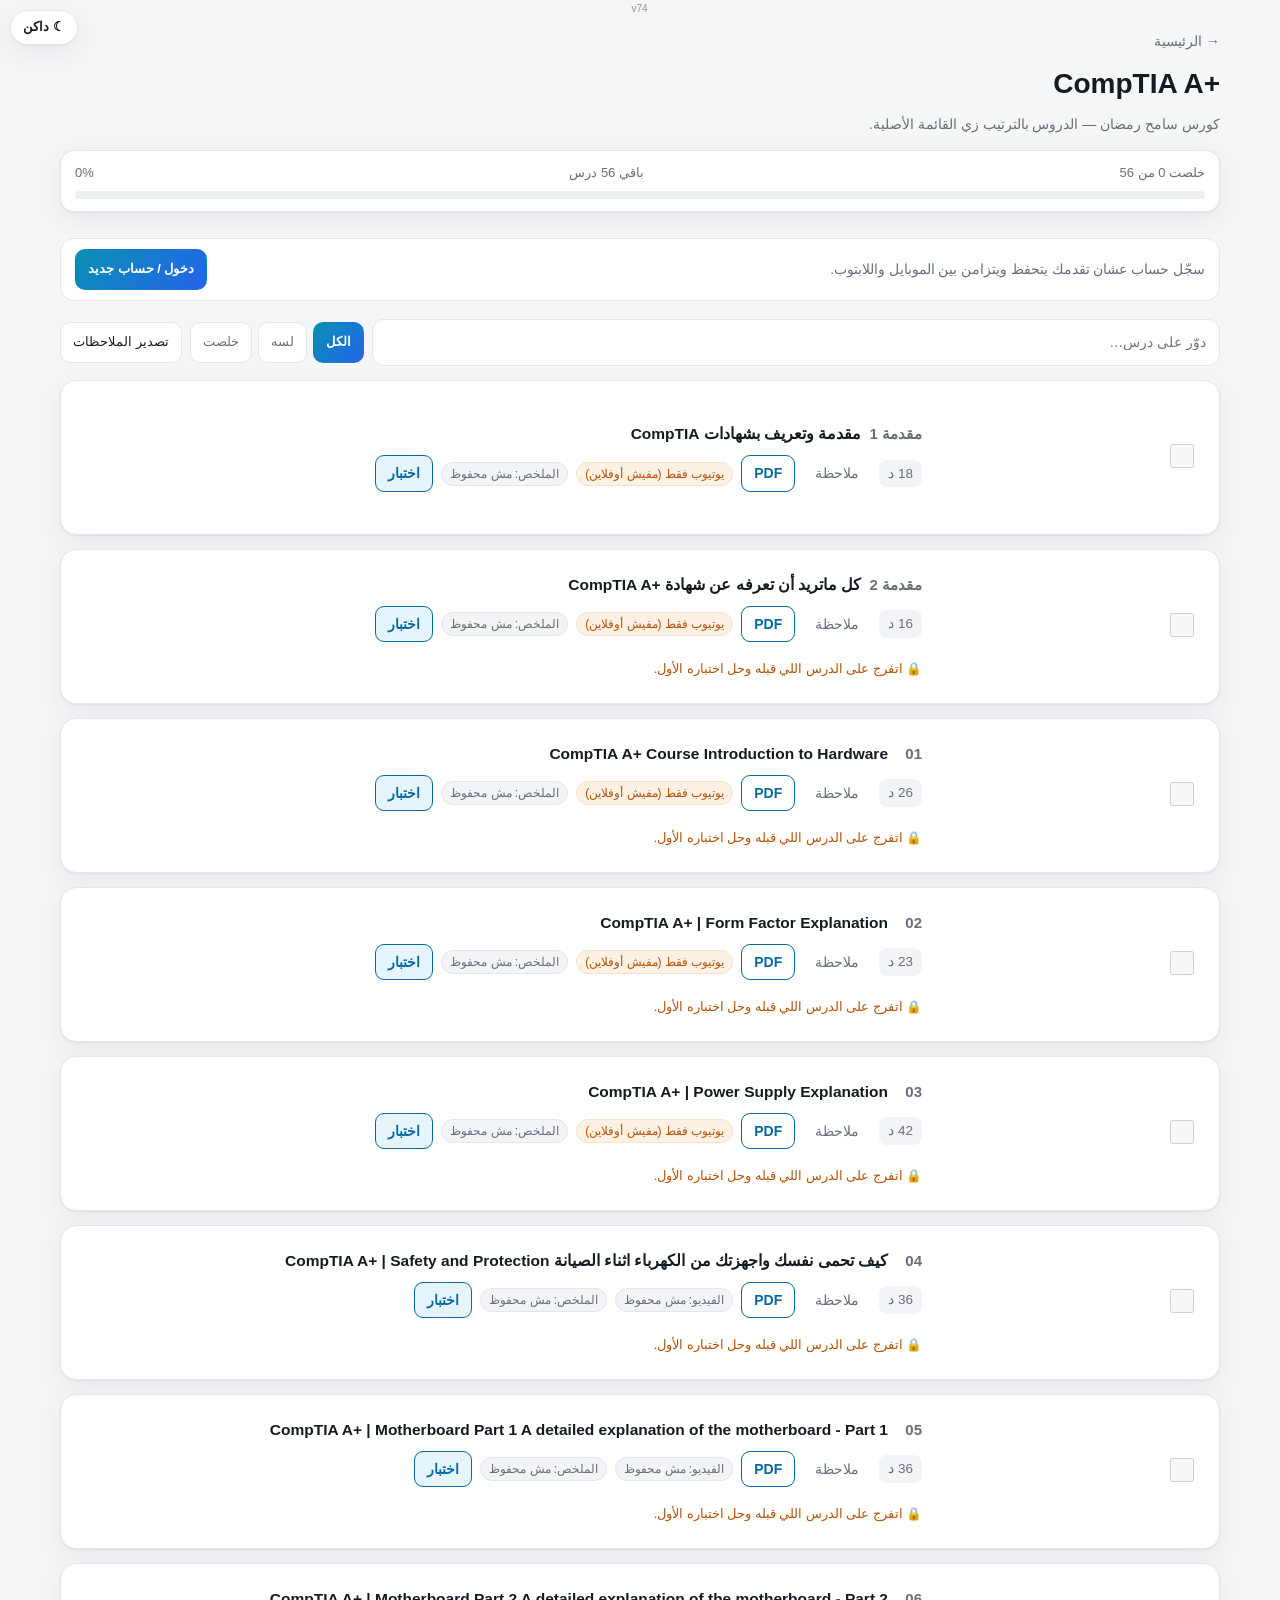
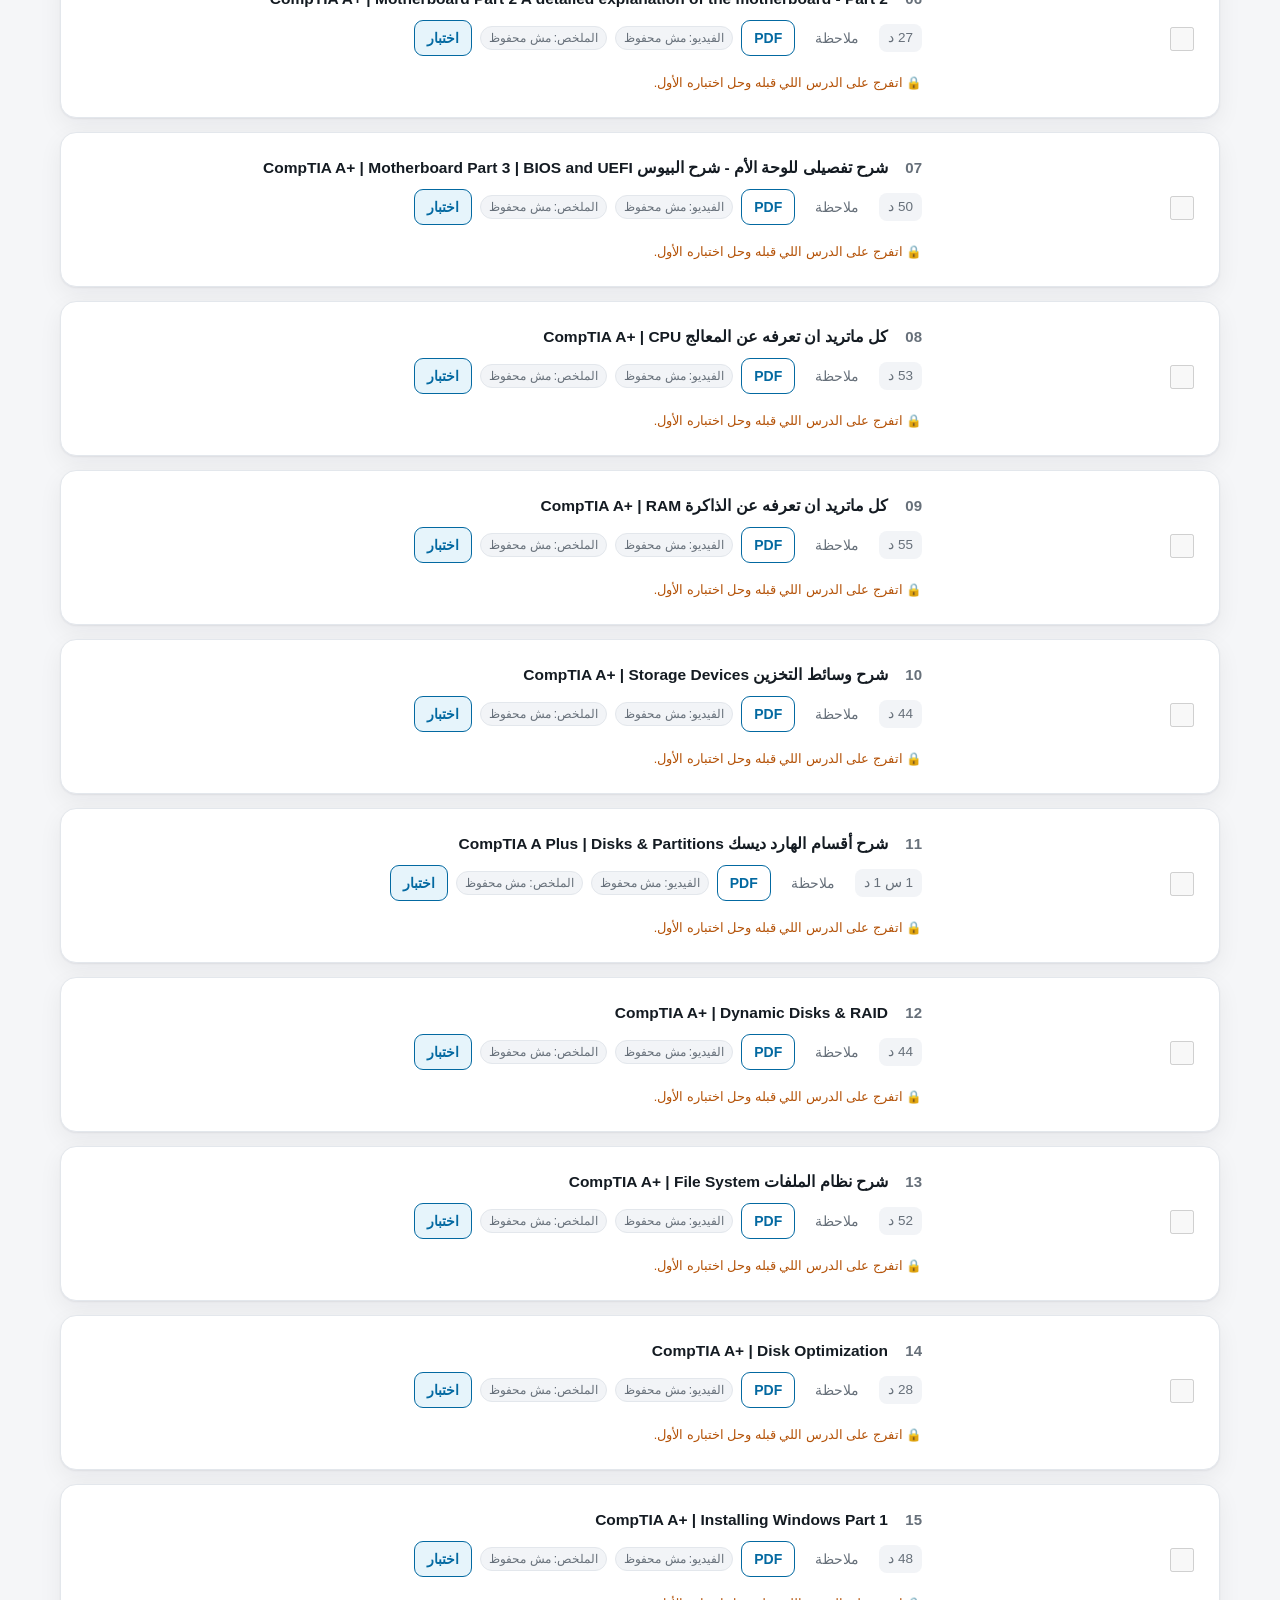
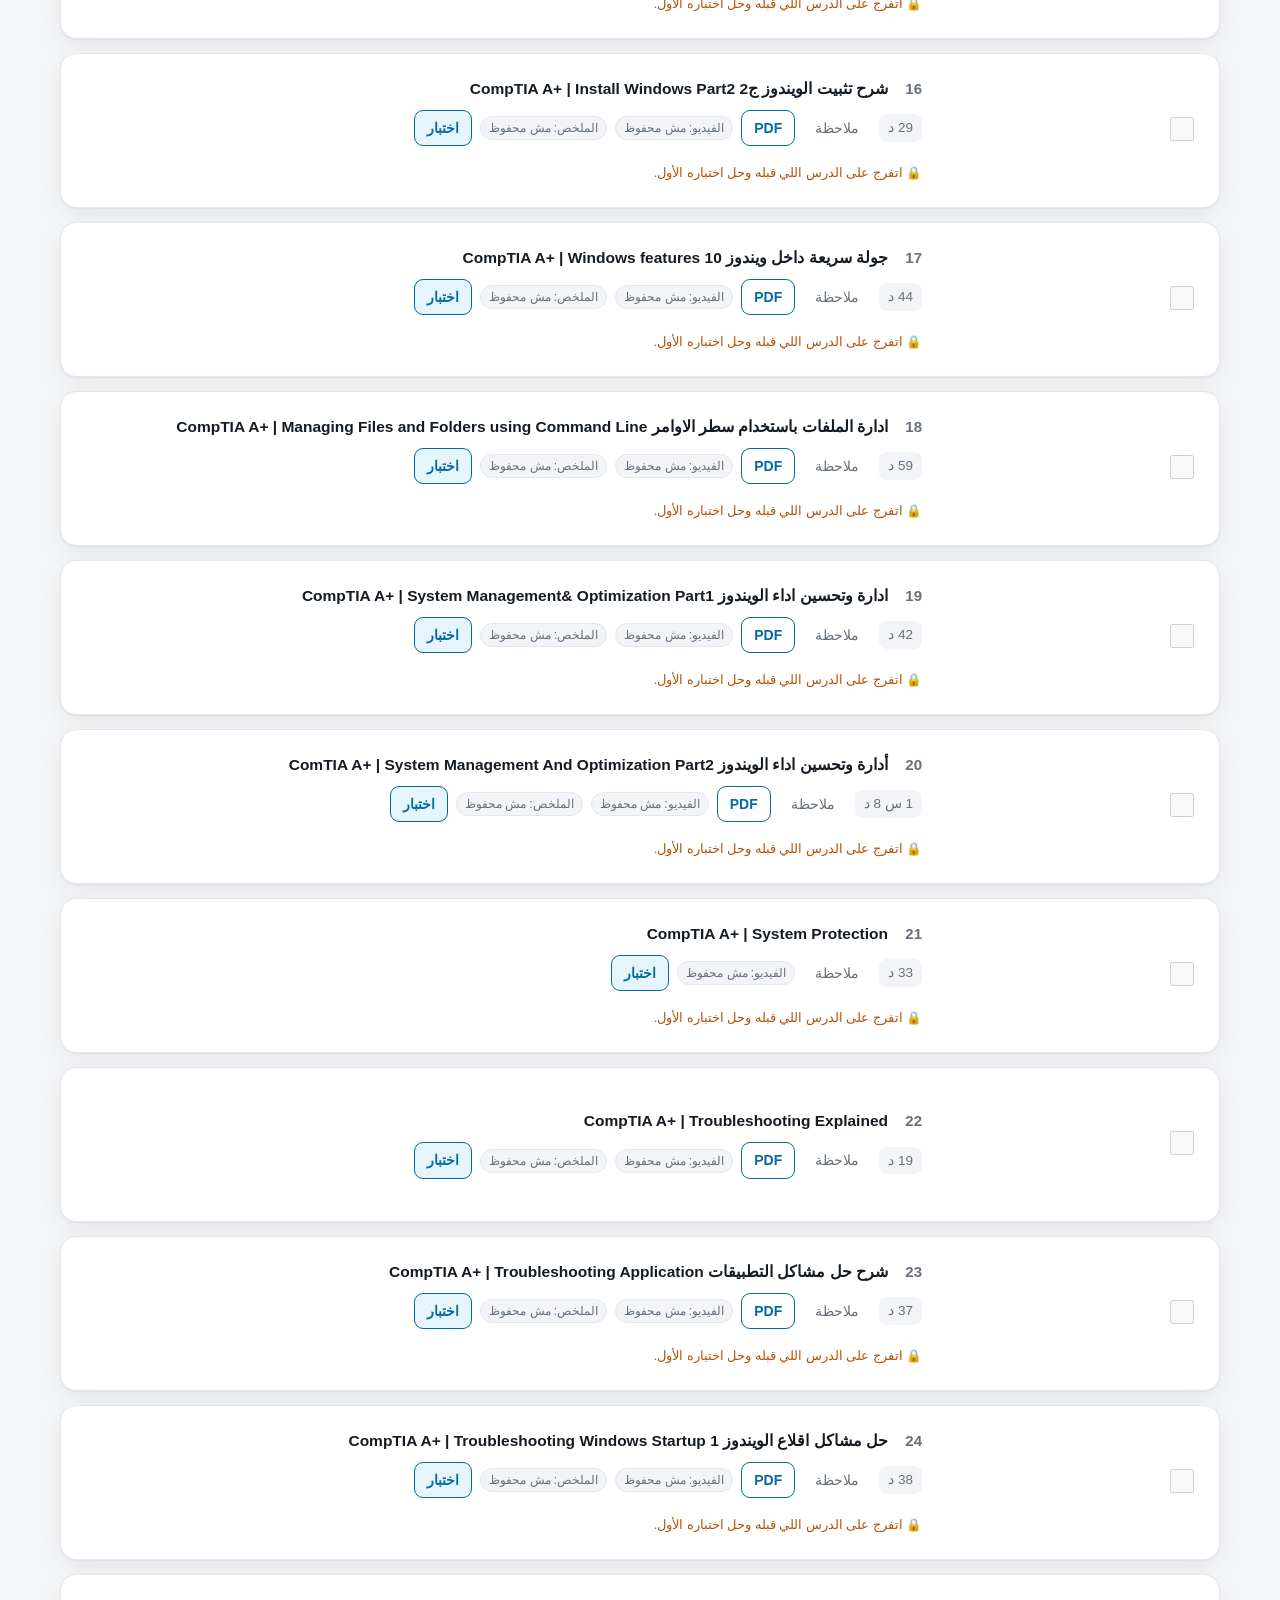
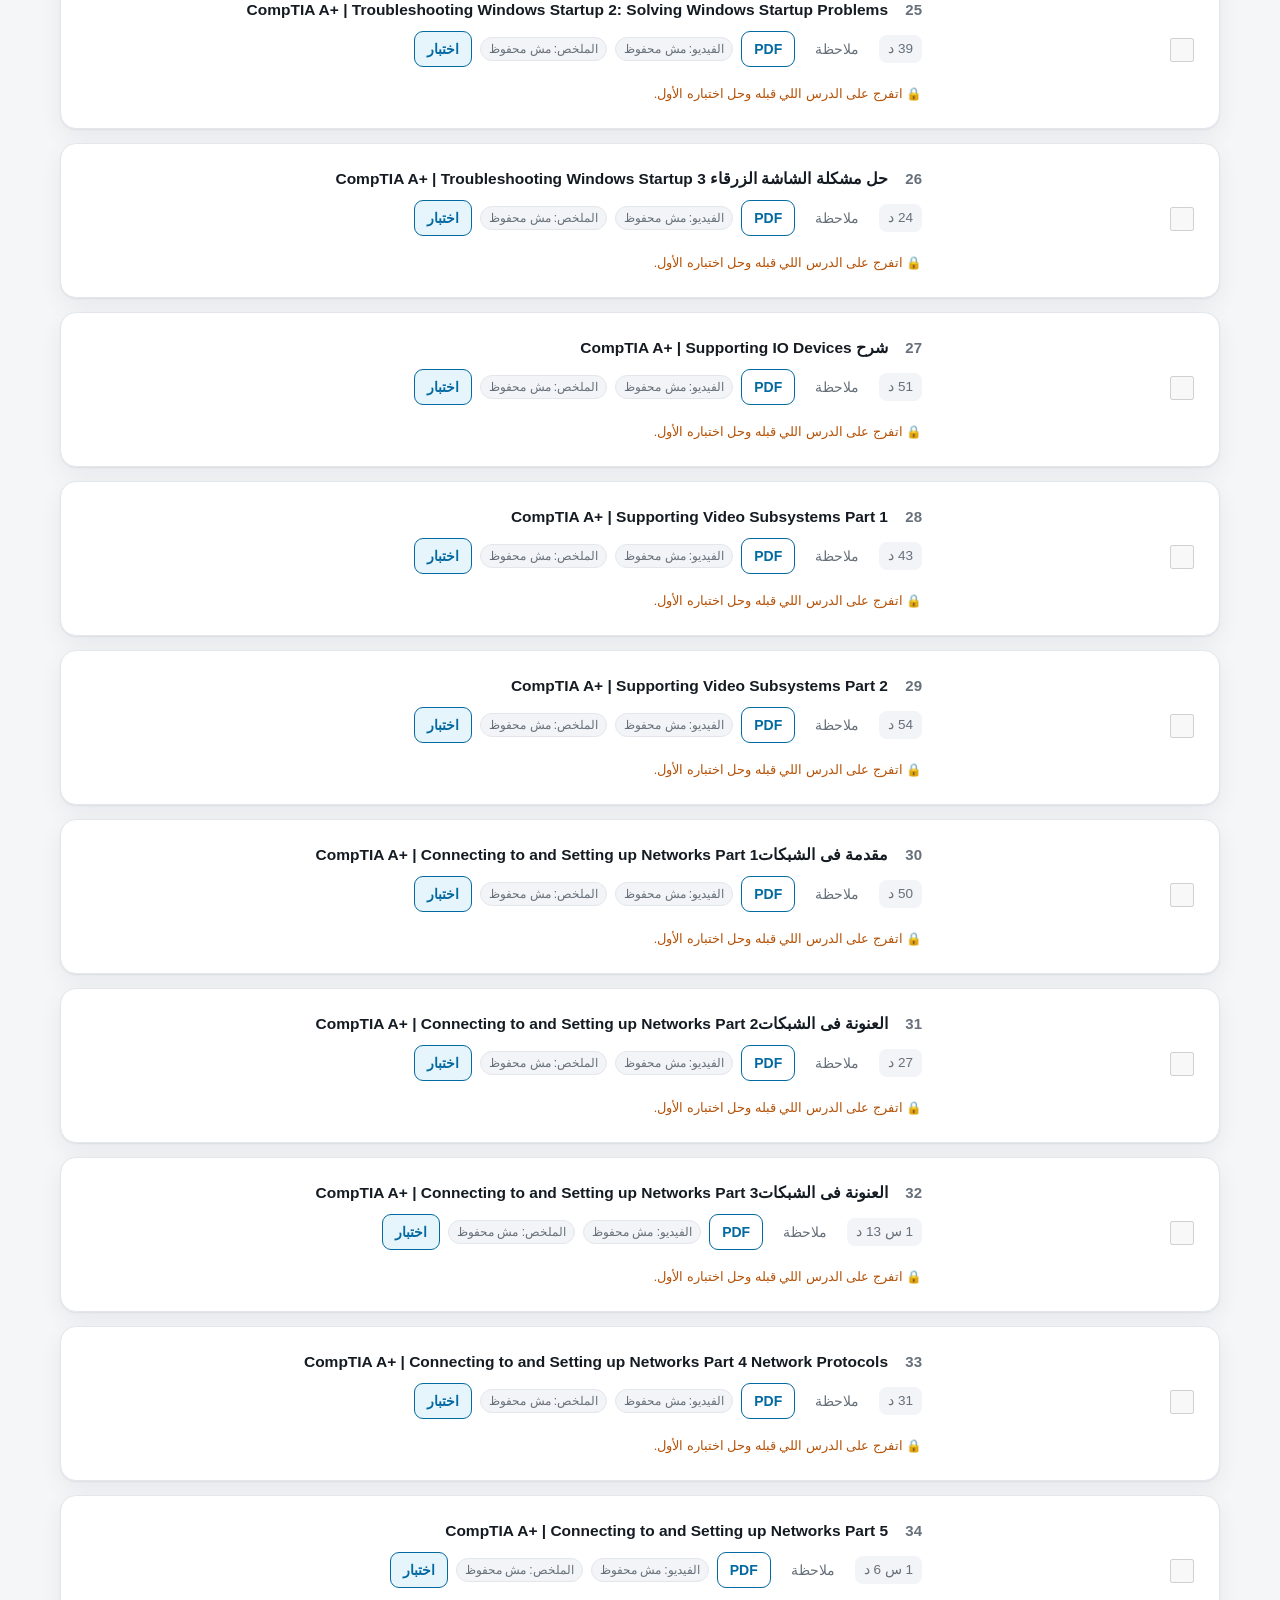
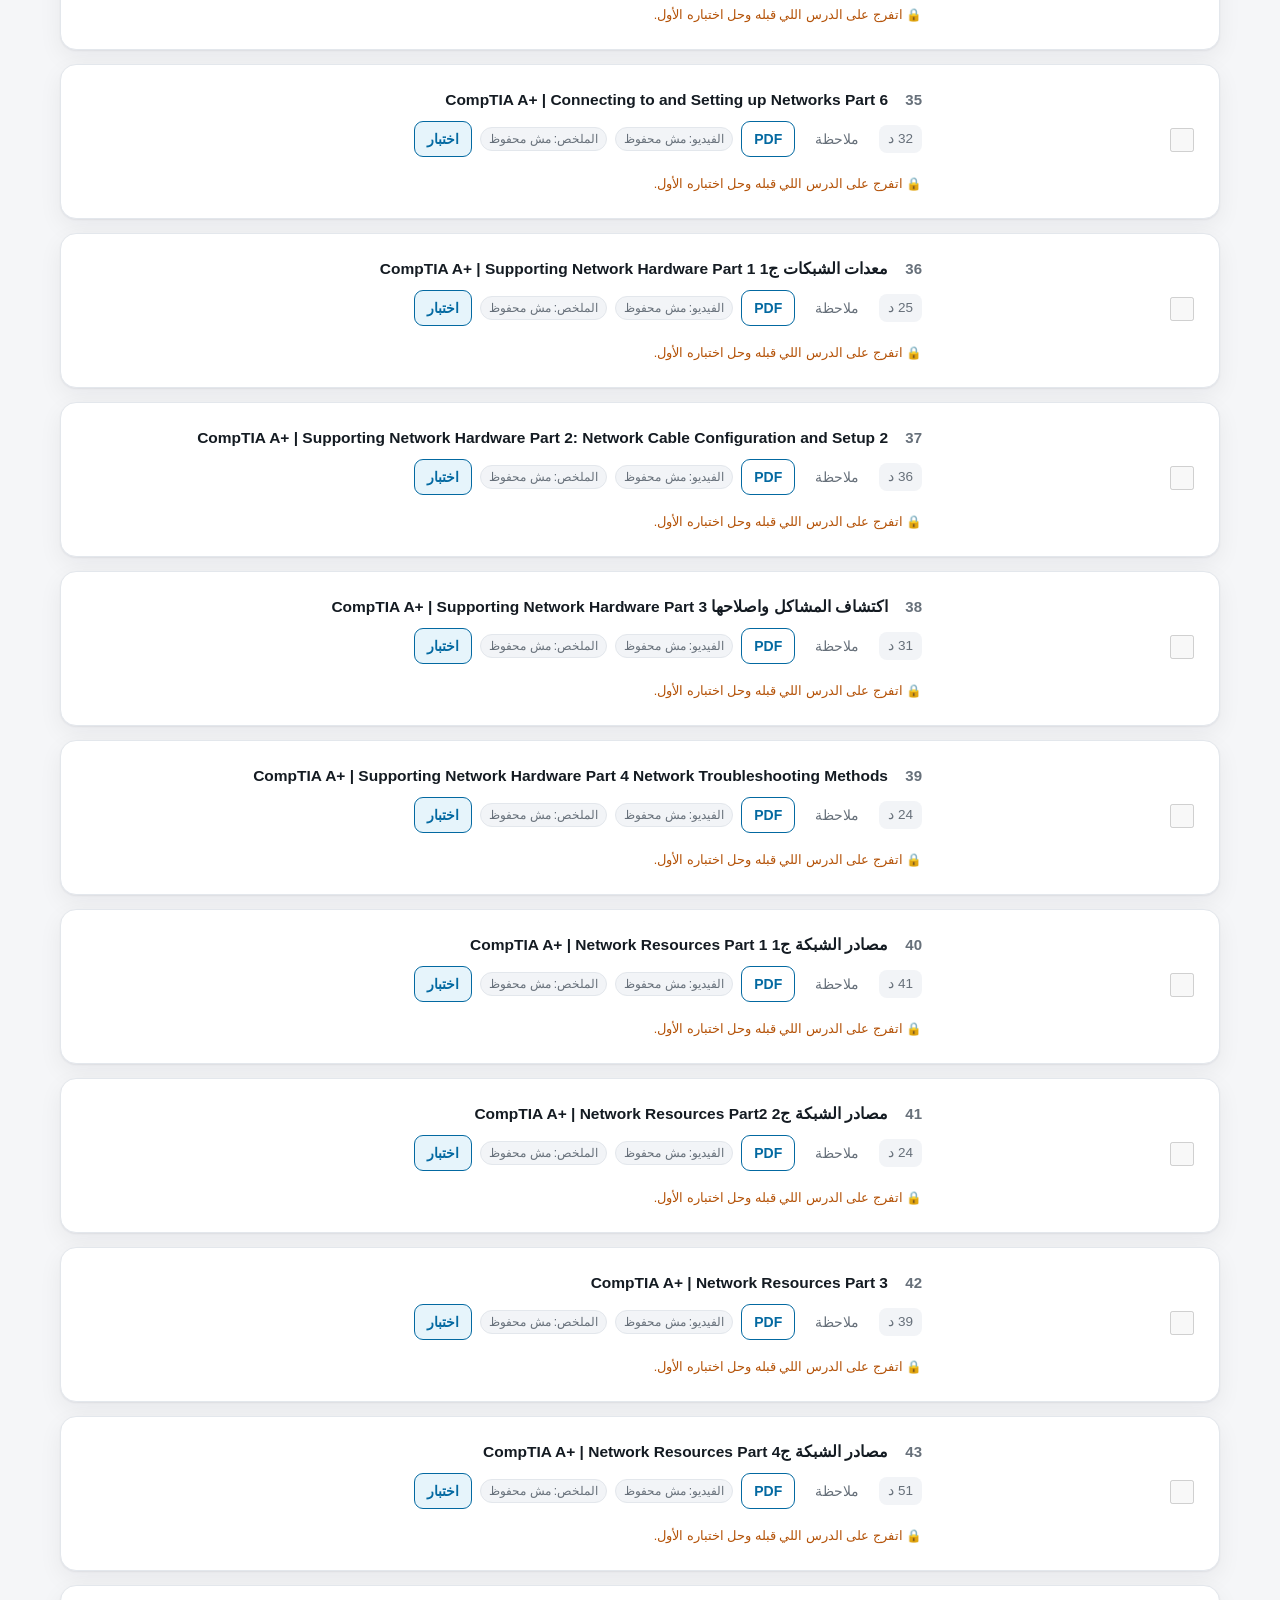
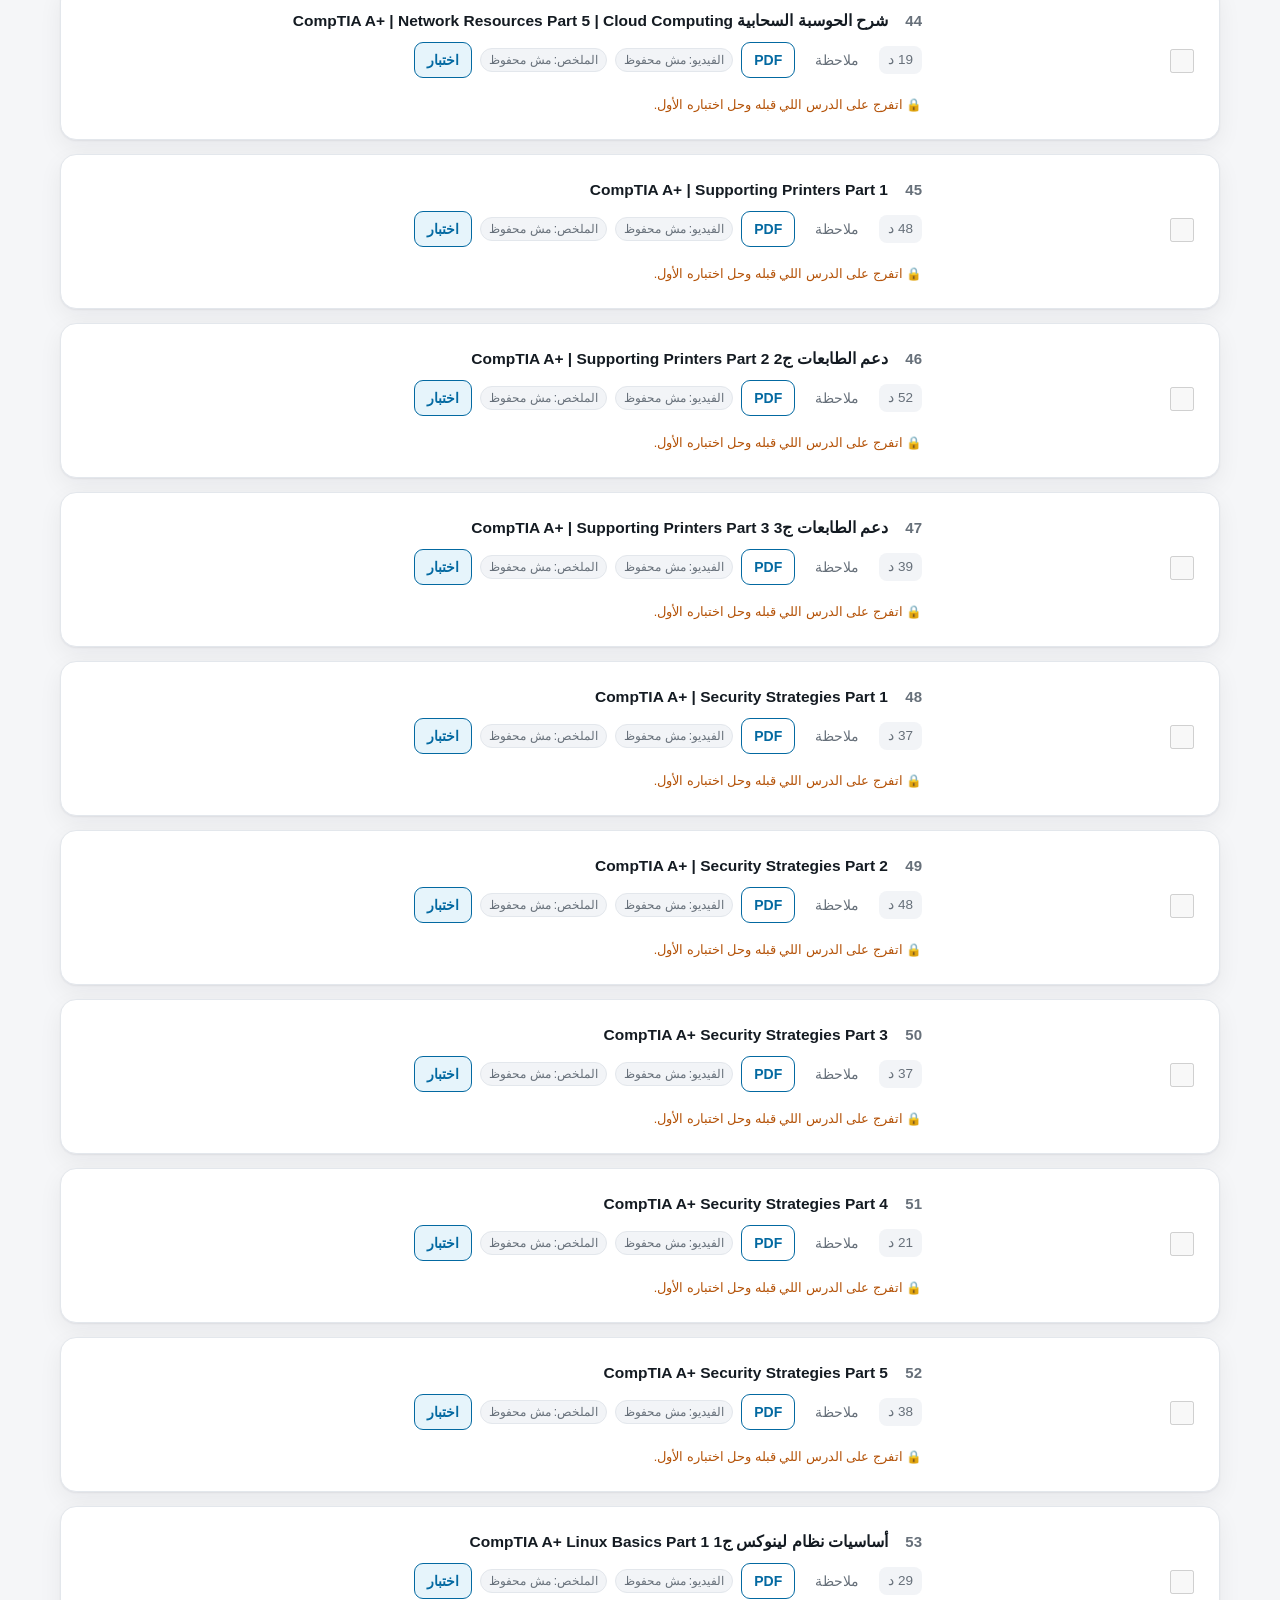
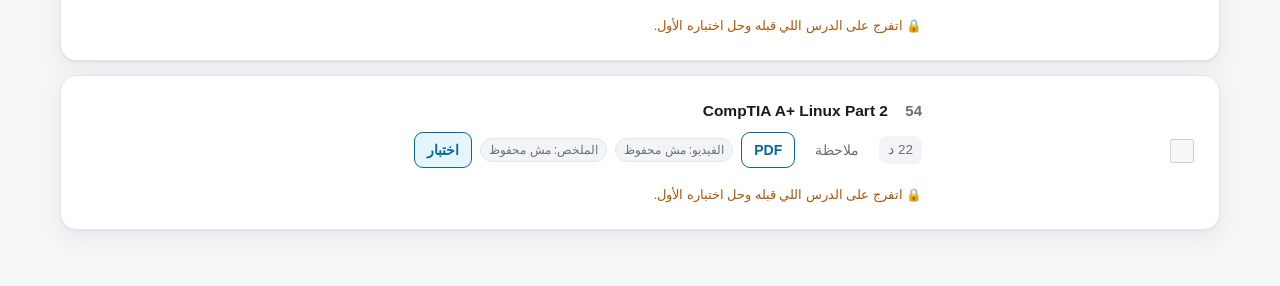
==== commit bd96c94d: "Single YouTube lesson numbers, 51/52 order fix, coming-soon cards back, version label (v74)" ====
--- a/aplus.html
+++ b/aplus.html
@@ -8,9 +8,9 @@
 <title>CompTIA A+ — مكتبة كورساتي</title>
 <link rel="manifest" href="manifest.webmanifest">
 <link rel="apple-touch-icon" href="icons/apple-touch-icon.png">
-<script src="assets/theme.js?v=73"></script>
+<script src="assets/theme.js?v=74"></script>
 <link rel="icon" href="data:image/svg+xml,%3Csvg xmlns='http://www.w3.org/2000/svg' viewBox='0 0 32 32'%3E%3Crect width='32' height='32' rx='8' fill='%230369a1'/%3E%3Cpath d='M9 11h14M9 16h14M9 21h9' stroke='white' stroke-width='2.4' stroke-linecap='round'/%3E%3C/svg%3E">
-<link rel="stylesheet" href="assets/styles.css?v=73">
+<link rel="stylesheet" href="assets/styles.css?v=74">
 </head>
 <body>
 <div class="wrap">
@@ -50,18 +50,18 @@
   <ol class="lessons" id="list"></ol>
 
 </div>
-<script src="assets/account.js?v=73"></script>
-<script src="data/aplus.js?v=73"></script>
-<script src="data/media.js?v=73"></script>
-<script src="assets/media.js?v=73"></script>
-<script src="data/quizzes.js?v=73"></script>
-<script src="data/quiz-b1.js?v=73"></script>
-<script src="data/quiz-b2.js?v=73"></script>
-<script src="data/quiz-b3.js?v=73"></script>
-<script src="data/quiz-b4.js?v=73"></script>
-<script src="data/quiz-b5.js?v=73"></script>
-<script src="data/quiz-pdf.js?v=73"></script>
-<script src="assets/app.js?v=73"></script>
+<script src="assets/account.js?v=74"></script>
+<script src="data/aplus.js?v=74"></script>
+<script src="data/media.js?v=74"></script>
+<script src="assets/media.js?v=74"></script>
+<script src="data/quizzes.js?v=74"></script>
+<script src="data/quiz-b1.js?v=74"></script>
+<script src="data/quiz-b2.js?v=74"></script>
+<script src="data/quiz-b3.js?v=74"></script>
+<script src="data/quiz-b4.js?v=74"></script>
+<script src="data/quiz-b5.js?v=74"></script>
+<script src="data/quiz-pdf.js?v=74"></script>
+<script src="assets/app.js?v=74"></script>
 <script>if('serviceWorker' in navigator){navigator.serviceWorker.register('sw.js').catch(function(){});}</script>
 </body>
 </html>
--- a/assets/styles.css
+++ b/assets/styles.css
@@ -236,3 +236,5 @@
 html[data-theme=dark] .dur,html[data-theme=dark] .ob.off,html[data-theme=dark] .note-btn:hover{background:#1a2b3f}
 html[data-theme=dark] input,html[data-theme=dark] textarea,html[data-theme=dark] select,html[data-theme=dark] .q label,html[data-theme=dark] .qopt{background:#0e1a29}
 html[data-theme=dark] .lesson:hover{border-color:#34506e}
+.num{min-width:26px;white-space:nowrap}
+.ver{position:fixed;top:4px;left:50%;transform:translateX(-50%);z-index:39;font-size:10px;line-height:1;color:var(--muted);opacity:.7;pointer-events:none;direction:ltr}
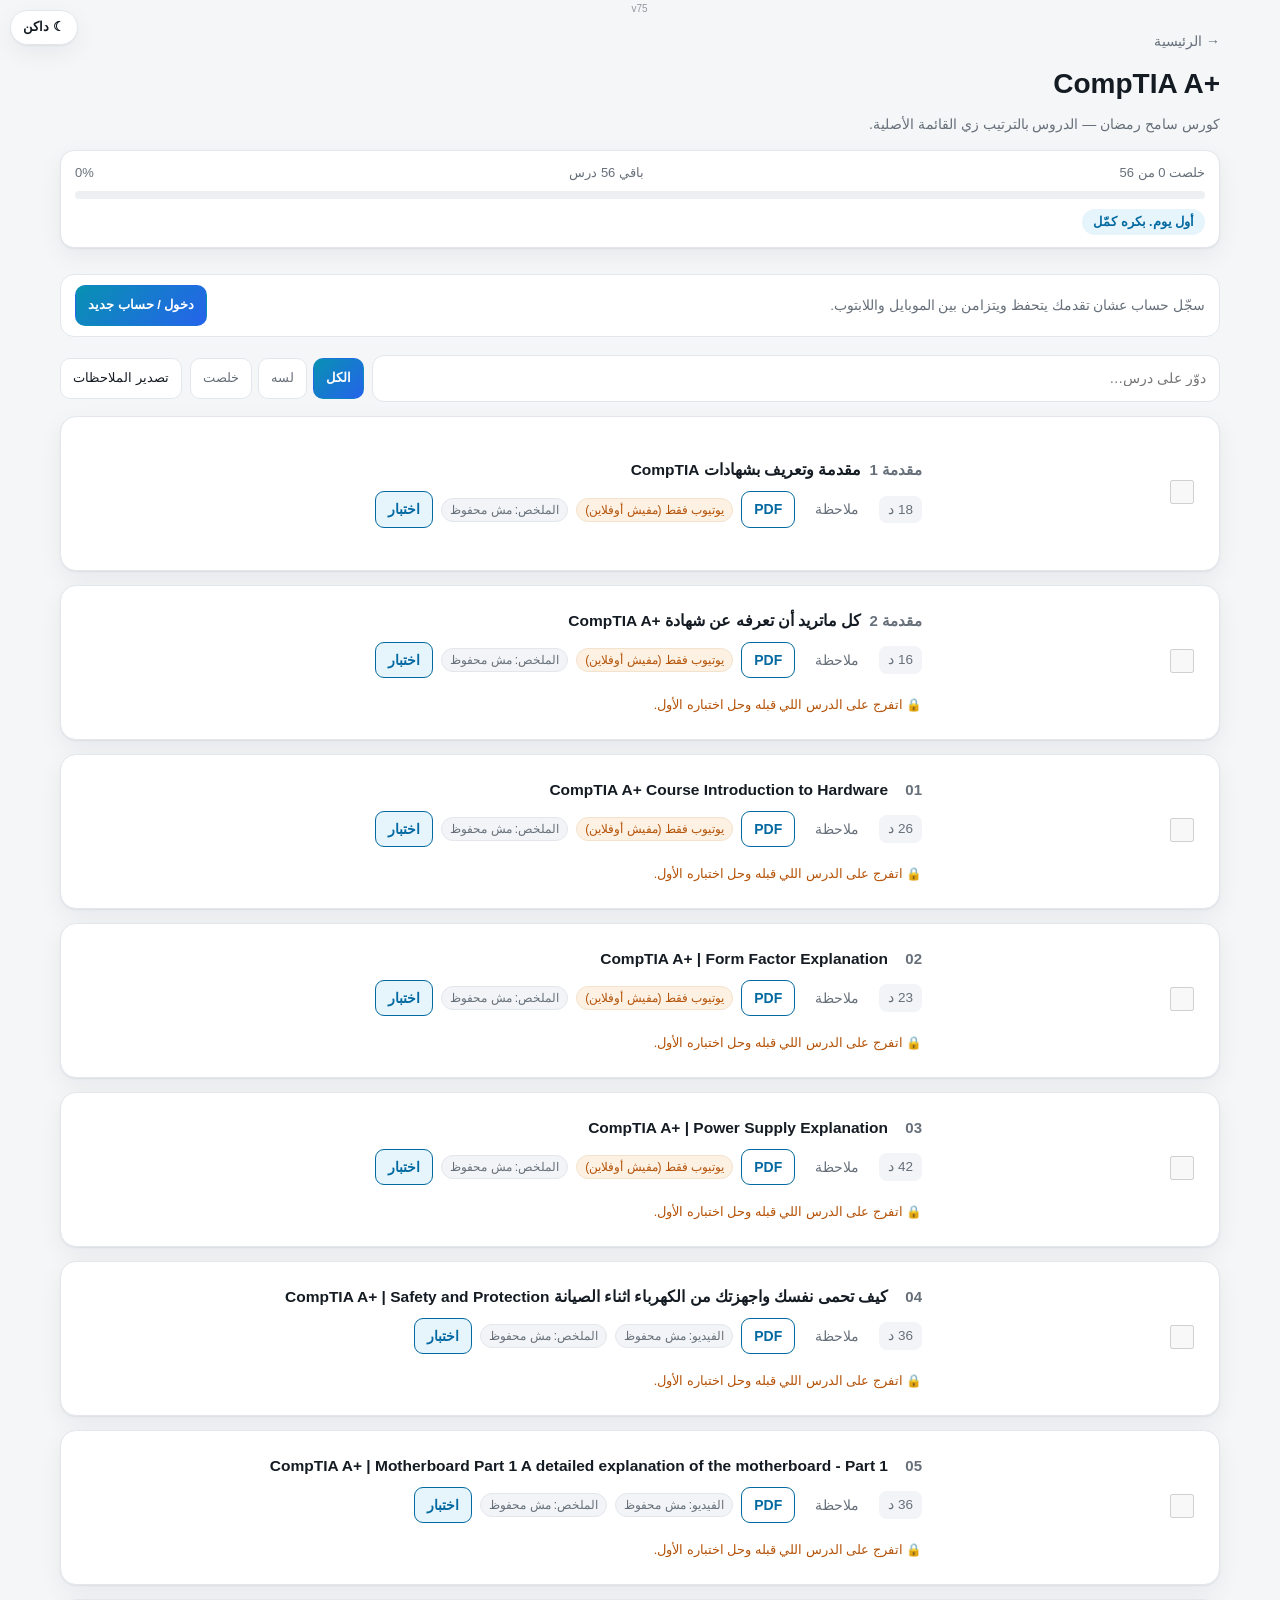
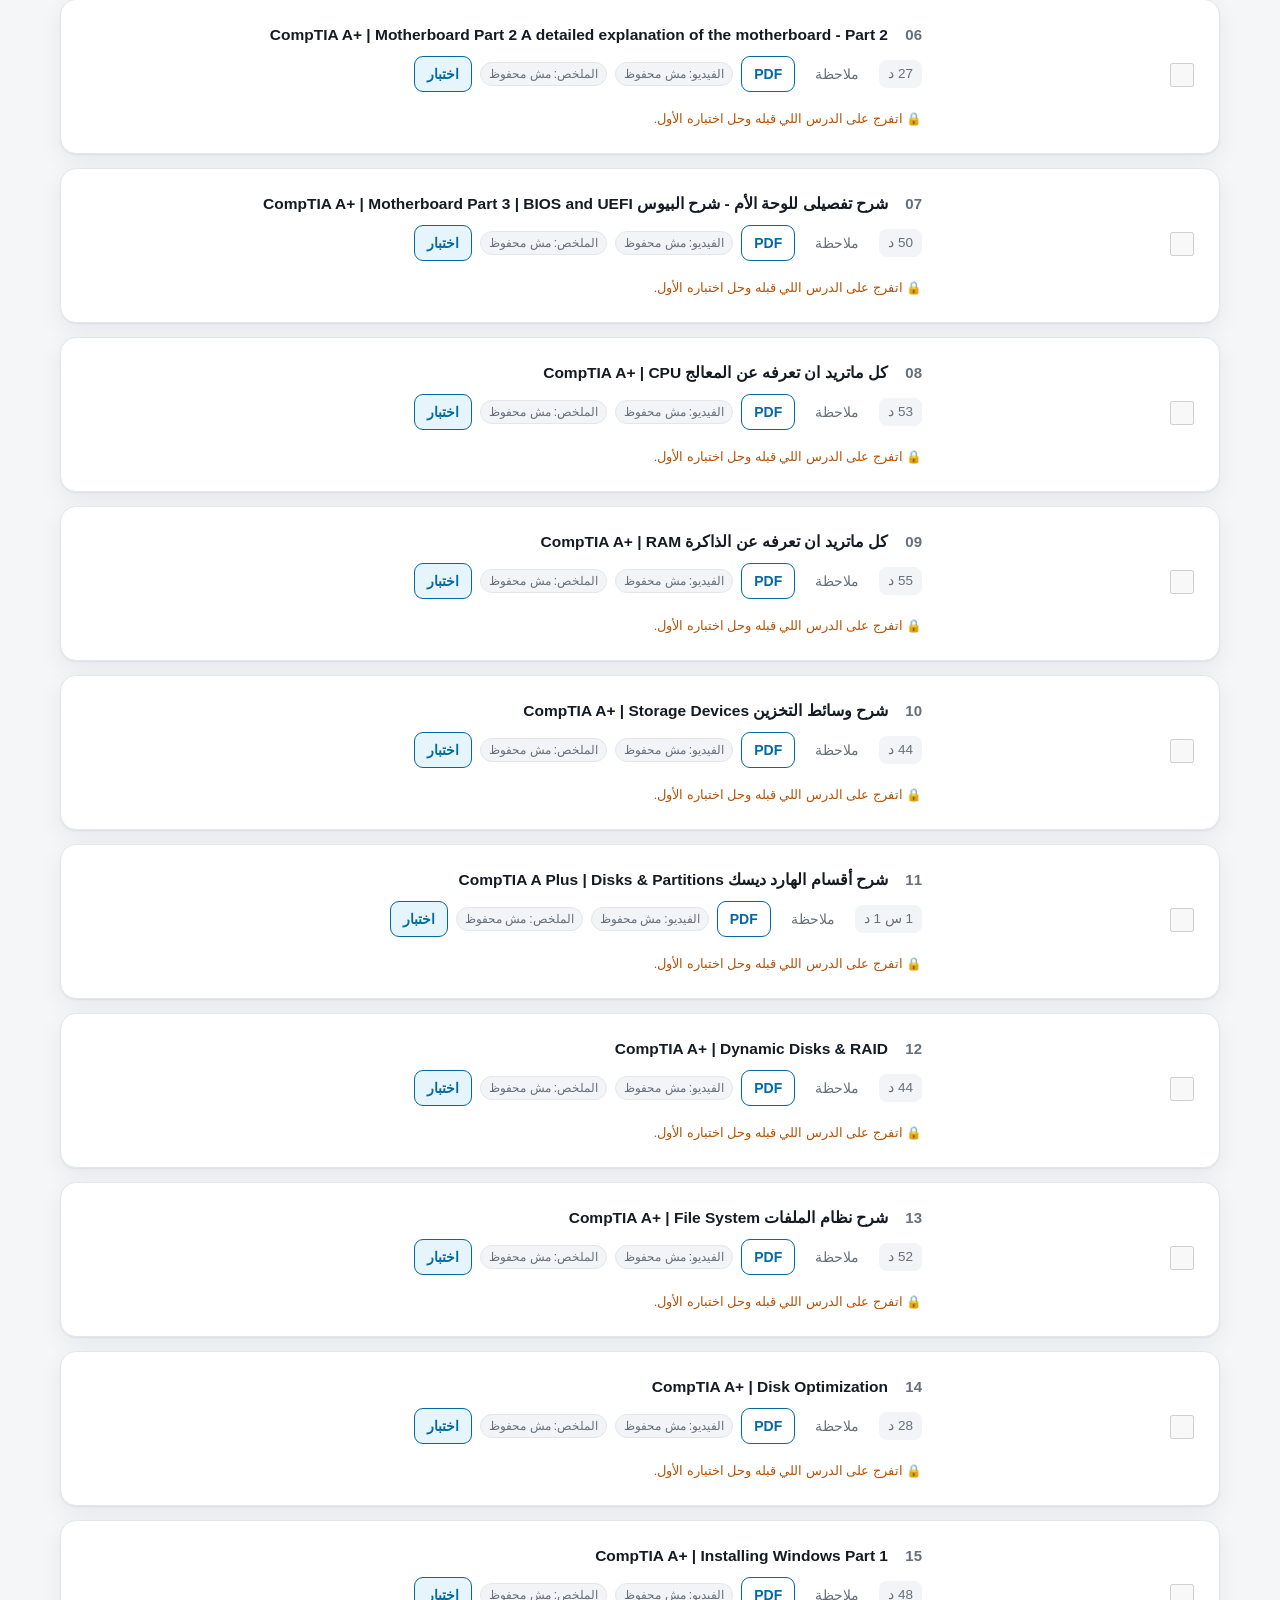
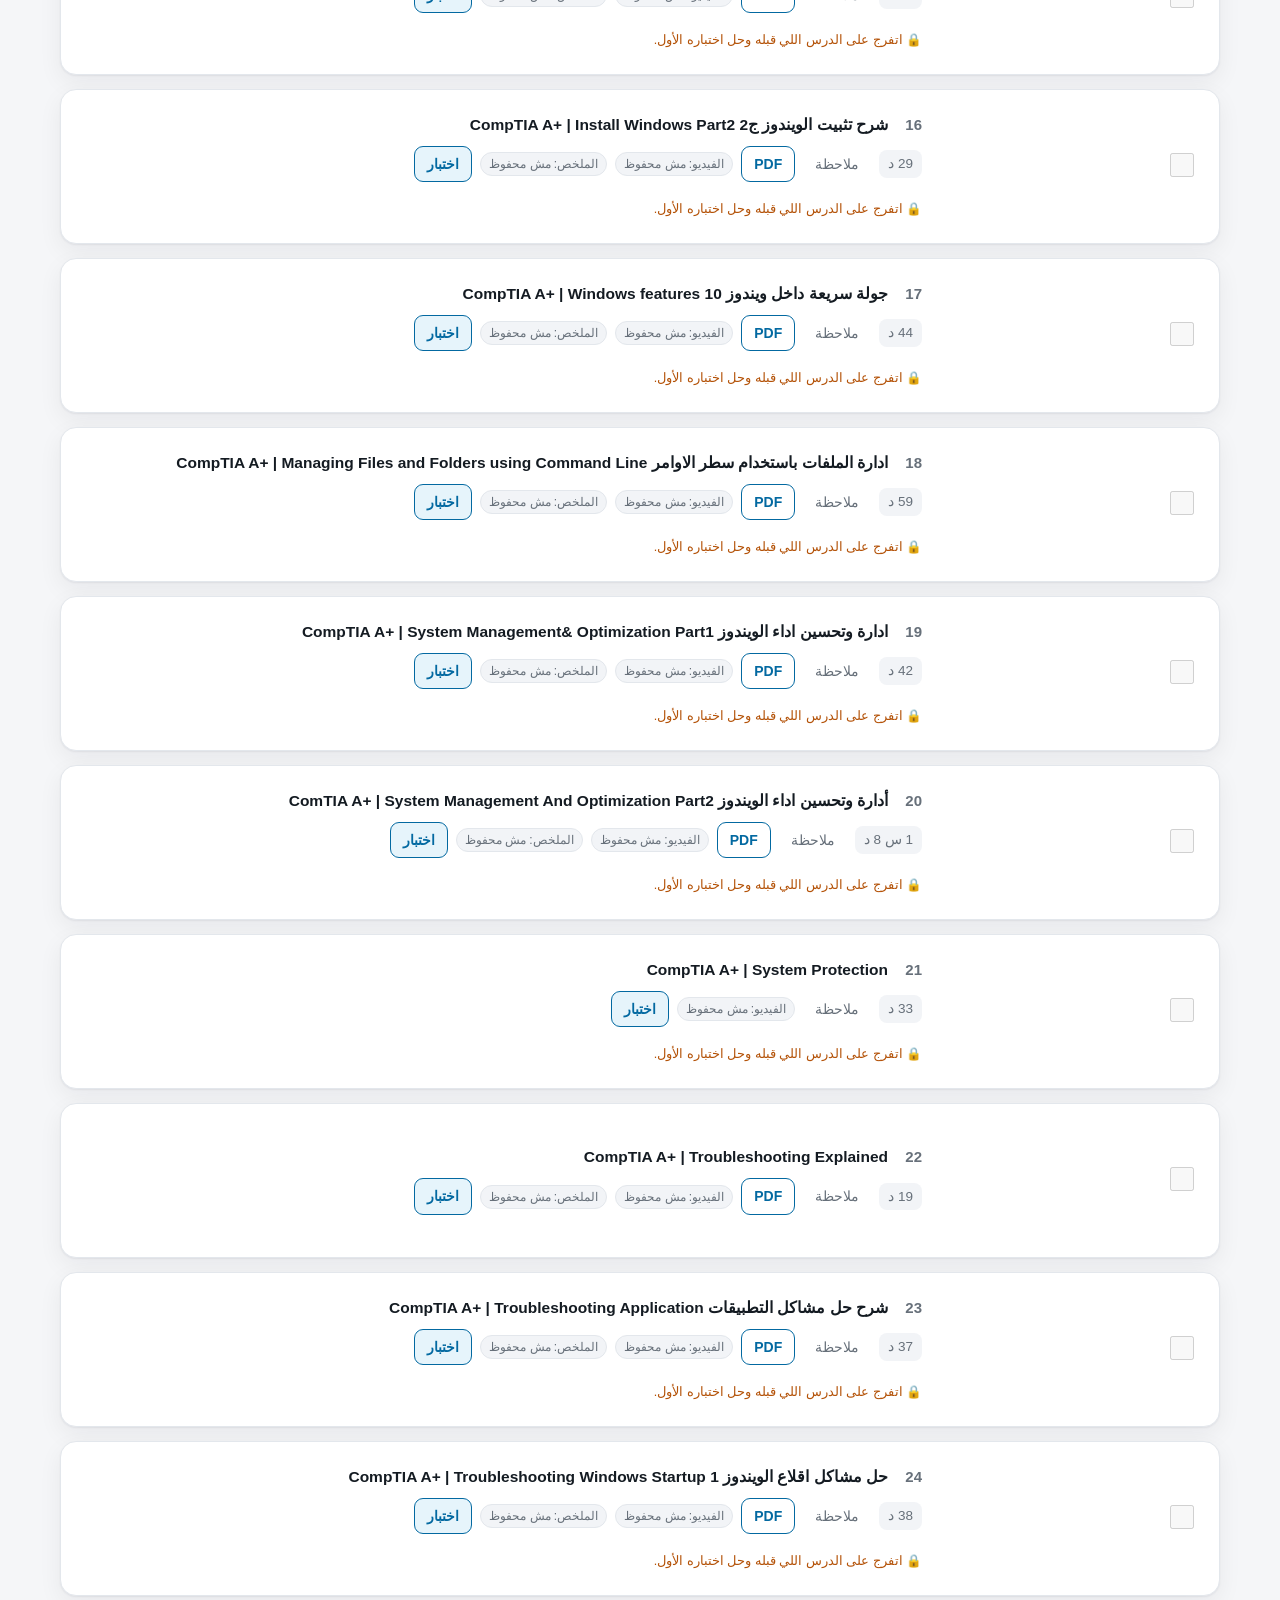
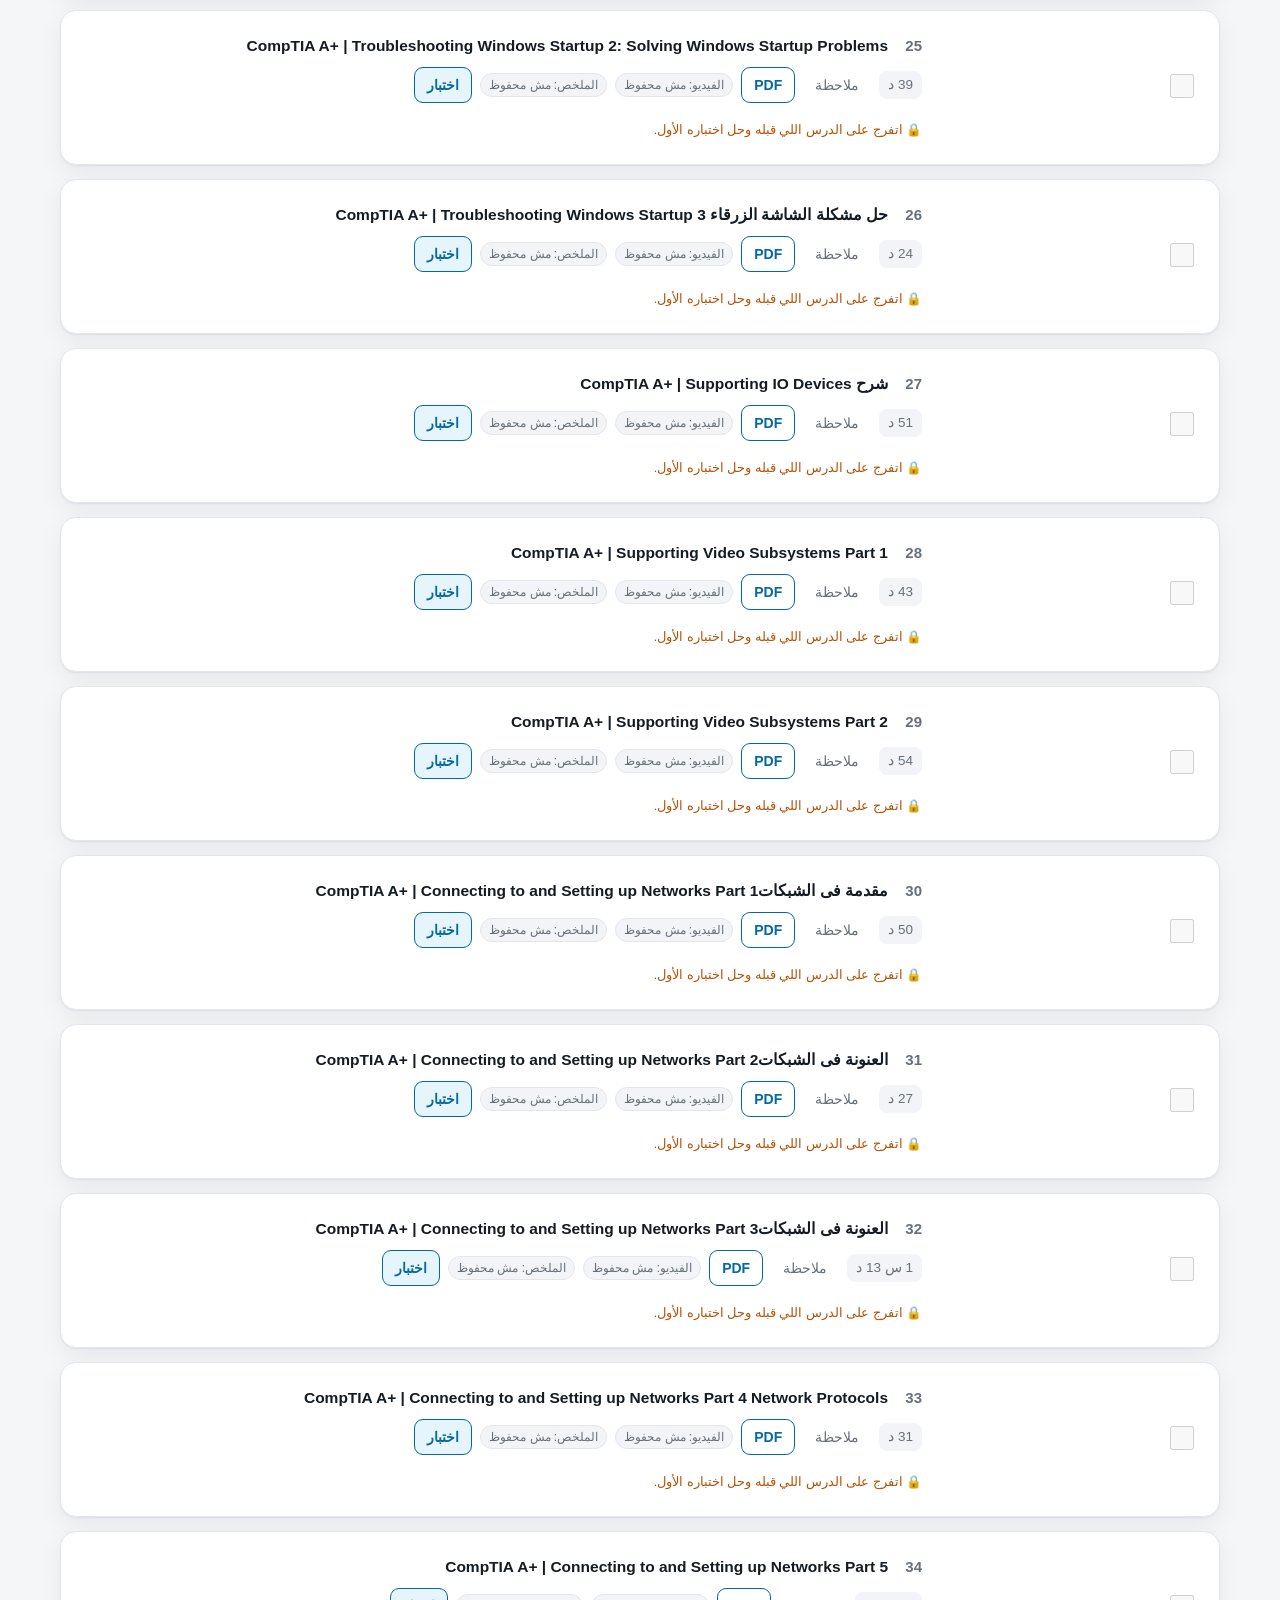
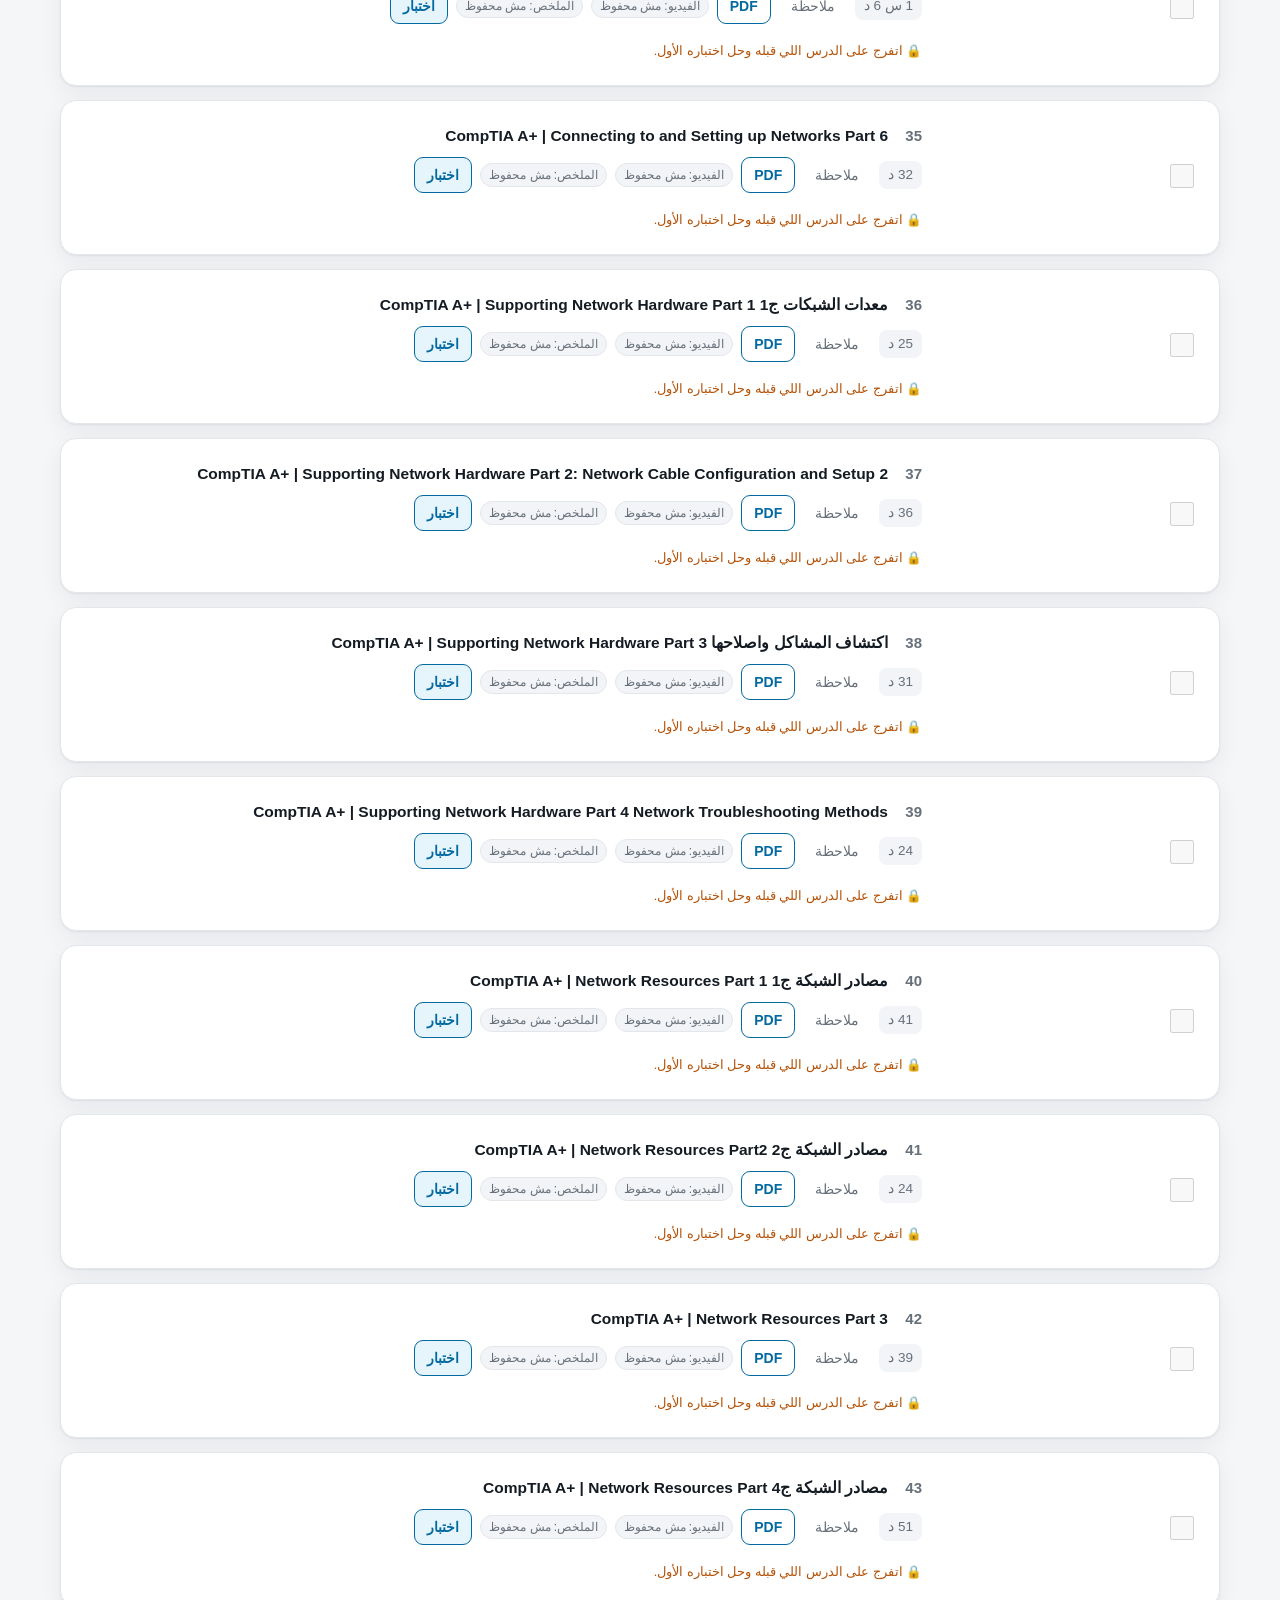
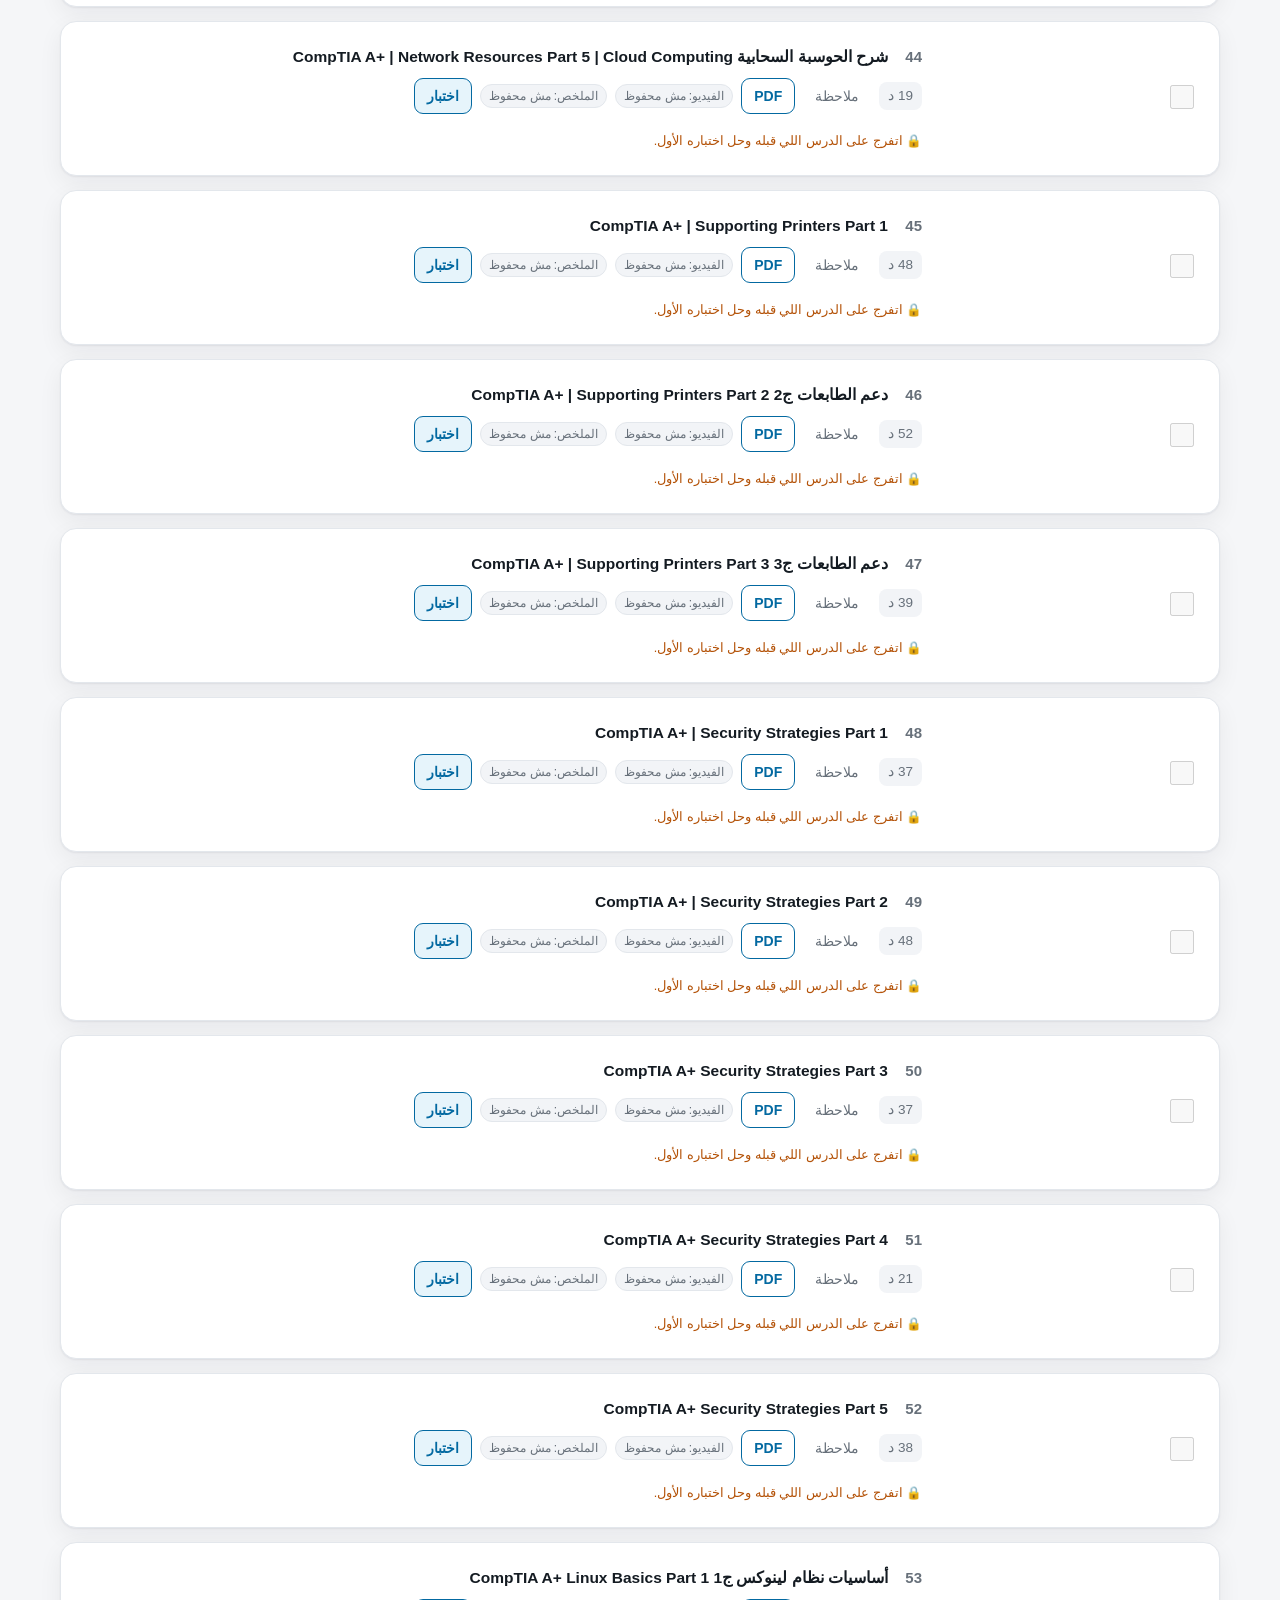
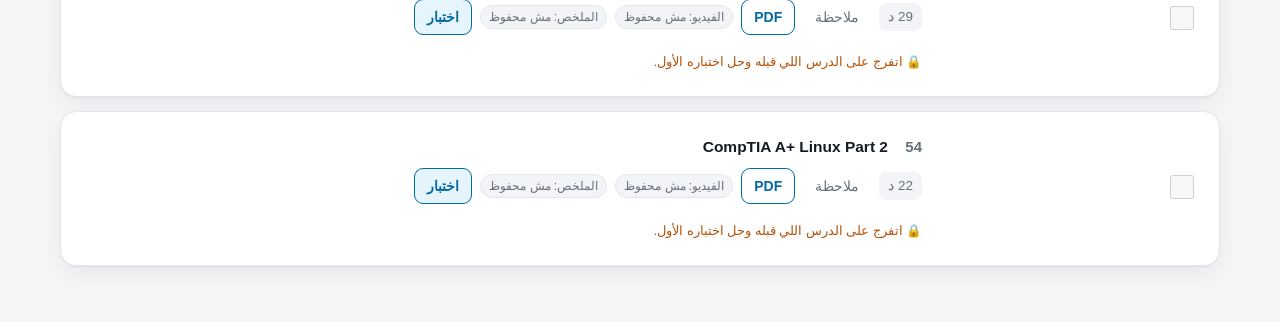
==== commit 03daf03d: "Motivation phrases: daily card, quiz-pass lines, milestones, open-days streak (v75)" ====
--- a/aplus.html
+++ b/aplus.html
@@ -8,9 +8,9 @@
 <title>CompTIA A+ — مكتبة كورساتي</title>
 <link rel="manifest" href="manifest.webmanifest">
 <link rel="apple-touch-icon" href="icons/apple-touch-icon.png">
-<script src="assets/theme.js?v=74"></script>
+<script src="assets/theme.js?v=75"></script>
 <link rel="icon" href="data:image/svg+xml,%3Csvg xmlns='http://www.w3.org/2000/svg' viewBox='0 0 32 32'%3E%3Crect width='32' height='32' rx='8' fill='%230369a1'/%3E%3Cpath d='M9 11h14M9 16h14M9 21h9' stroke='white' stroke-width='2.4' stroke-linecap='round'/%3E%3C/svg%3E">
-<link rel="stylesheet" href="assets/styles.css?v=74">
+<link rel="stylesheet" href="assets/styles.css?v=75">
 </head>
 <body>
 <div class="wrap">
@@ -21,6 +21,7 @@
     <div class="progress">
       <div class="top"><span id="cnt">خلصت 0 من 56</span><span id="left">باقي 56 درس</span><span id="pct">0%</span></div>
       <div class="track"><div class="fill" id="fill"></div></div>
+      <div class="mv-chips" id="mv-chips" hidden></div>
     </div>
   </header>
 
@@ -50,18 +51,19 @@
   <ol class="lessons" id="list"></ol>
 
 </div>
-<script src="assets/account.js?v=74"></script>
-<script src="data/aplus.js?v=74"></script>
-<script src="data/media.js?v=74"></script>
-<script src="assets/media.js?v=74"></script>
-<script src="data/quizzes.js?v=74"></script>
-<script src="data/quiz-b1.js?v=74"></script>
-<script src="data/quiz-b2.js?v=74"></script>
-<script src="data/quiz-b3.js?v=74"></script>
-<script src="data/quiz-b4.js?v=74"></script>
-<script src="data/quiz-b5.js?v=74"></script>
-<script src="data/quiz-pdf.js?v=74"></script>
-<script src="assets/app.js?v=74"></script>
+<script src="assets/motiv.js?v=75"></script>
+<script src="assets/account.js?v=75"></script>
+<script src="data/aplus.js?v=75"></script>
+<script src="data/media.js?v=75"></script>
+<script src="assets/media.js?v=75"></script>
+<script src="data/quizzes.js?v=75"></script>
+<script src="data/quiz-b1.js?v=75"></script>
+<script src="data/quiz-b2.js?v=75"></script>
+<script src="data/quiz-b3.js?v=75"></script>
+<script src="data/quiz-b4.js?v=75"></script>
+<script src="data/quiz-b5.js?v=75"></script>
+<script src="data/quiz-pdf.js?v=75"></script>
+<script src="assets/app.js?v=75"></script>
 <script>if('serviceWorker' in navigator){navigator.serviceWorker.register('sw.js').catch(function(){});}</script>
 </body>
 </html>
--- a/assets/styles.css
+++ b/assets/styles.css
@@ -238,3 +238,12 @@
 html[data-theme=dark] .lesson:hover{border-color:#34506e}
 .num{min-width:26px;white-space:nowrap}
 .ver{position:fixed;top:4px;left:50%;transform:translateX(-50%);z-index:39;font-size:10px;line-height:1;color:var(--muted);opacity:.7;pointer-events:none;direction:ltr}
+/* motivation */
+.daily{margin:0 0 14px;background:var(--card);border:1px solid var(--line);border-radius:14px;padding:12px 14px;box-shadow:var(--shadow);display:flex;flex-direction:column;gap:4px}
+.daily[hidden]{display:none}
+.daily .dl{font-size:12px;color:var(--accent);font-weight:700}
+.daily .dt{font-size:15.5px;line-height:1.7}
+.mv-chips{display:flex;flex-wrap:wrap;gap:8px;align-items:center;margin-top:10px}
+.mv-chips[hidden]{display:none}
+.mchip{background:var(--accent-soft);color:var(--accent);border-radius:999px;padding:3px 11px;font-size:12.5px;font-weight:700}
+.mnote{font-size:13px;color:var(--muted)}
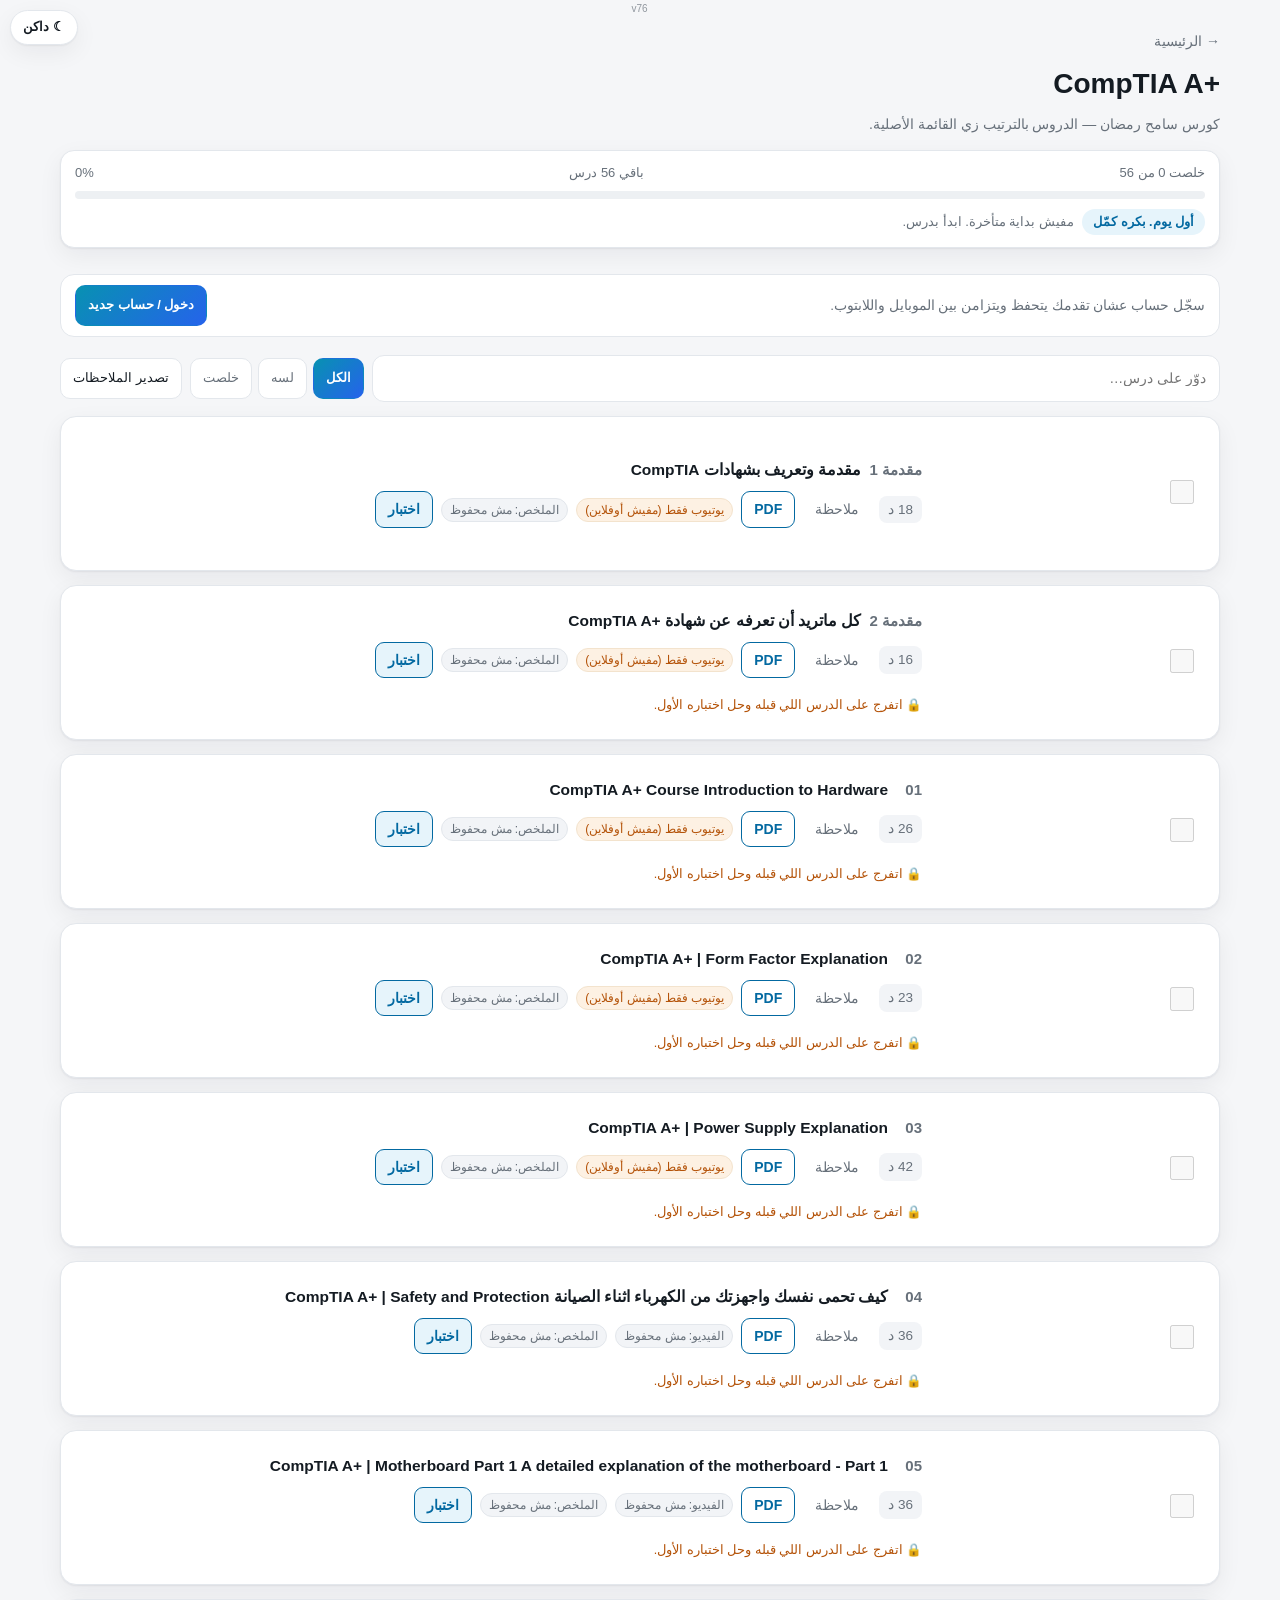
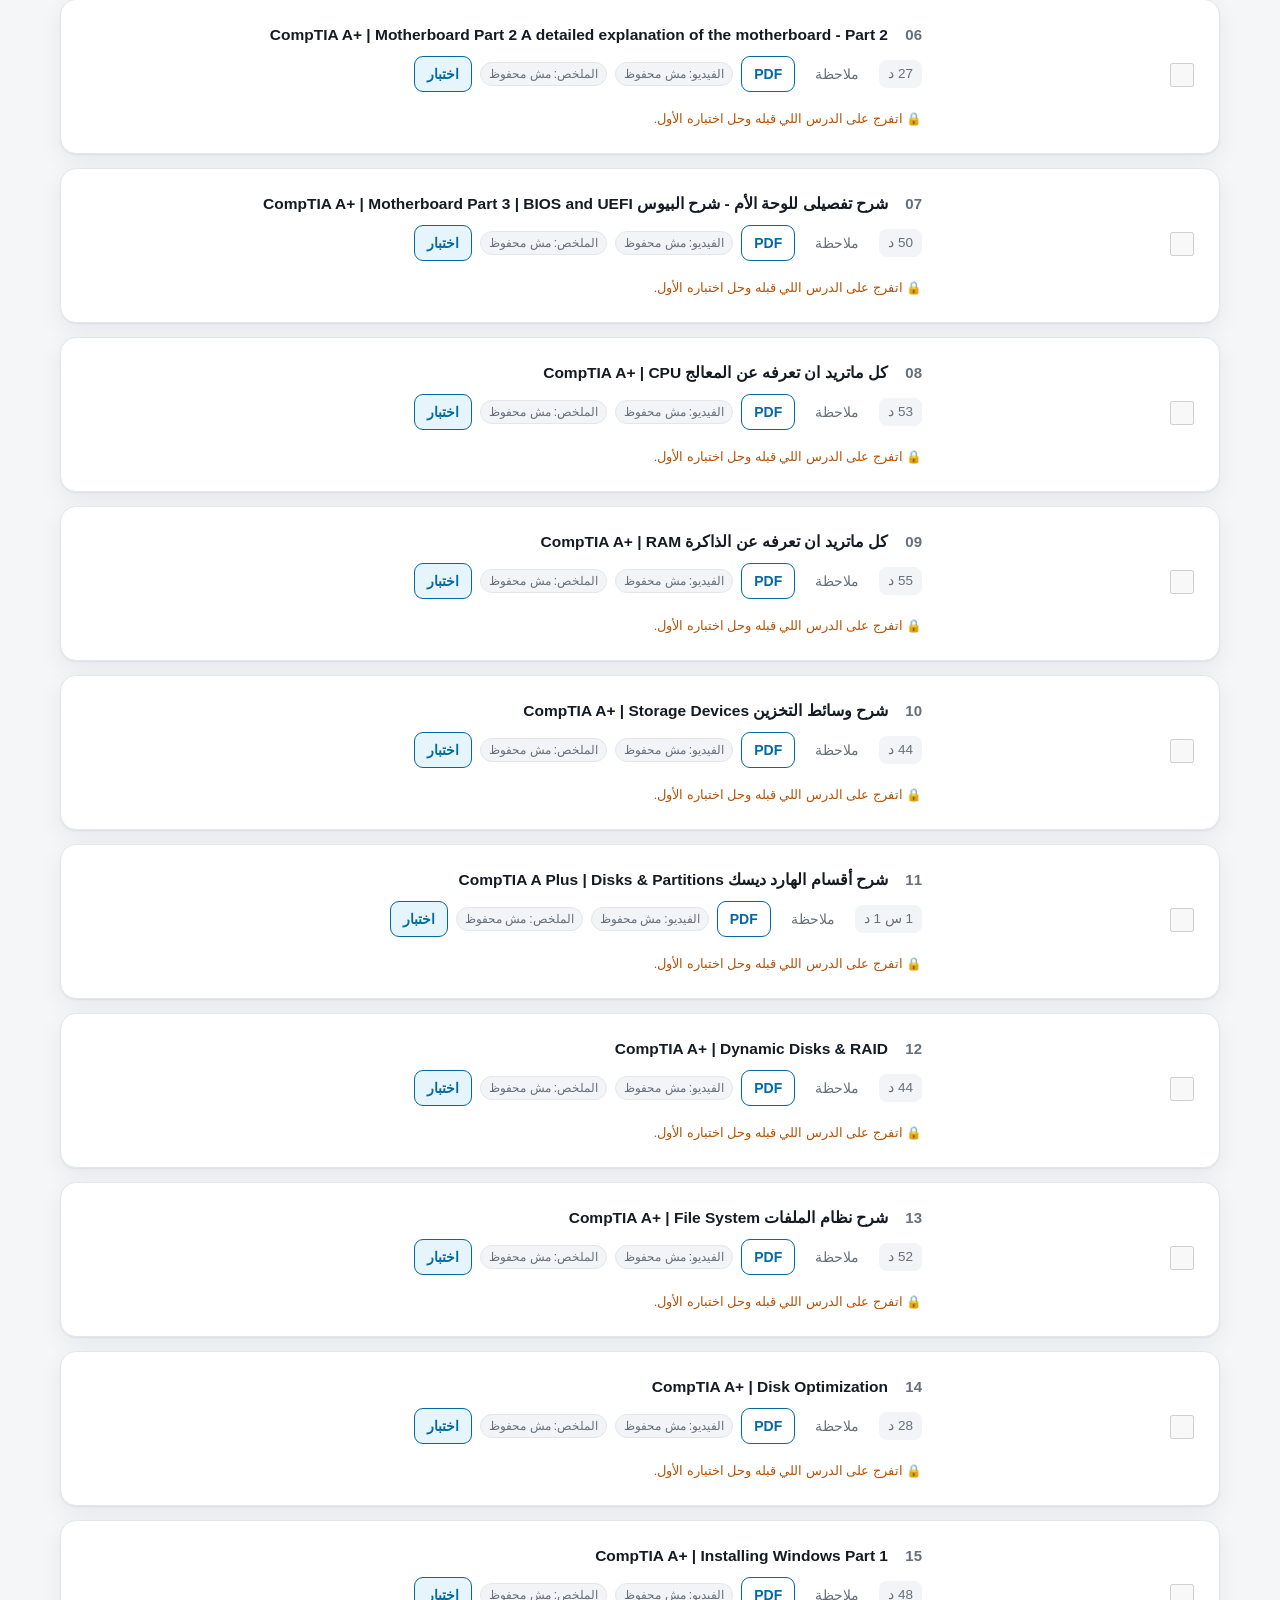
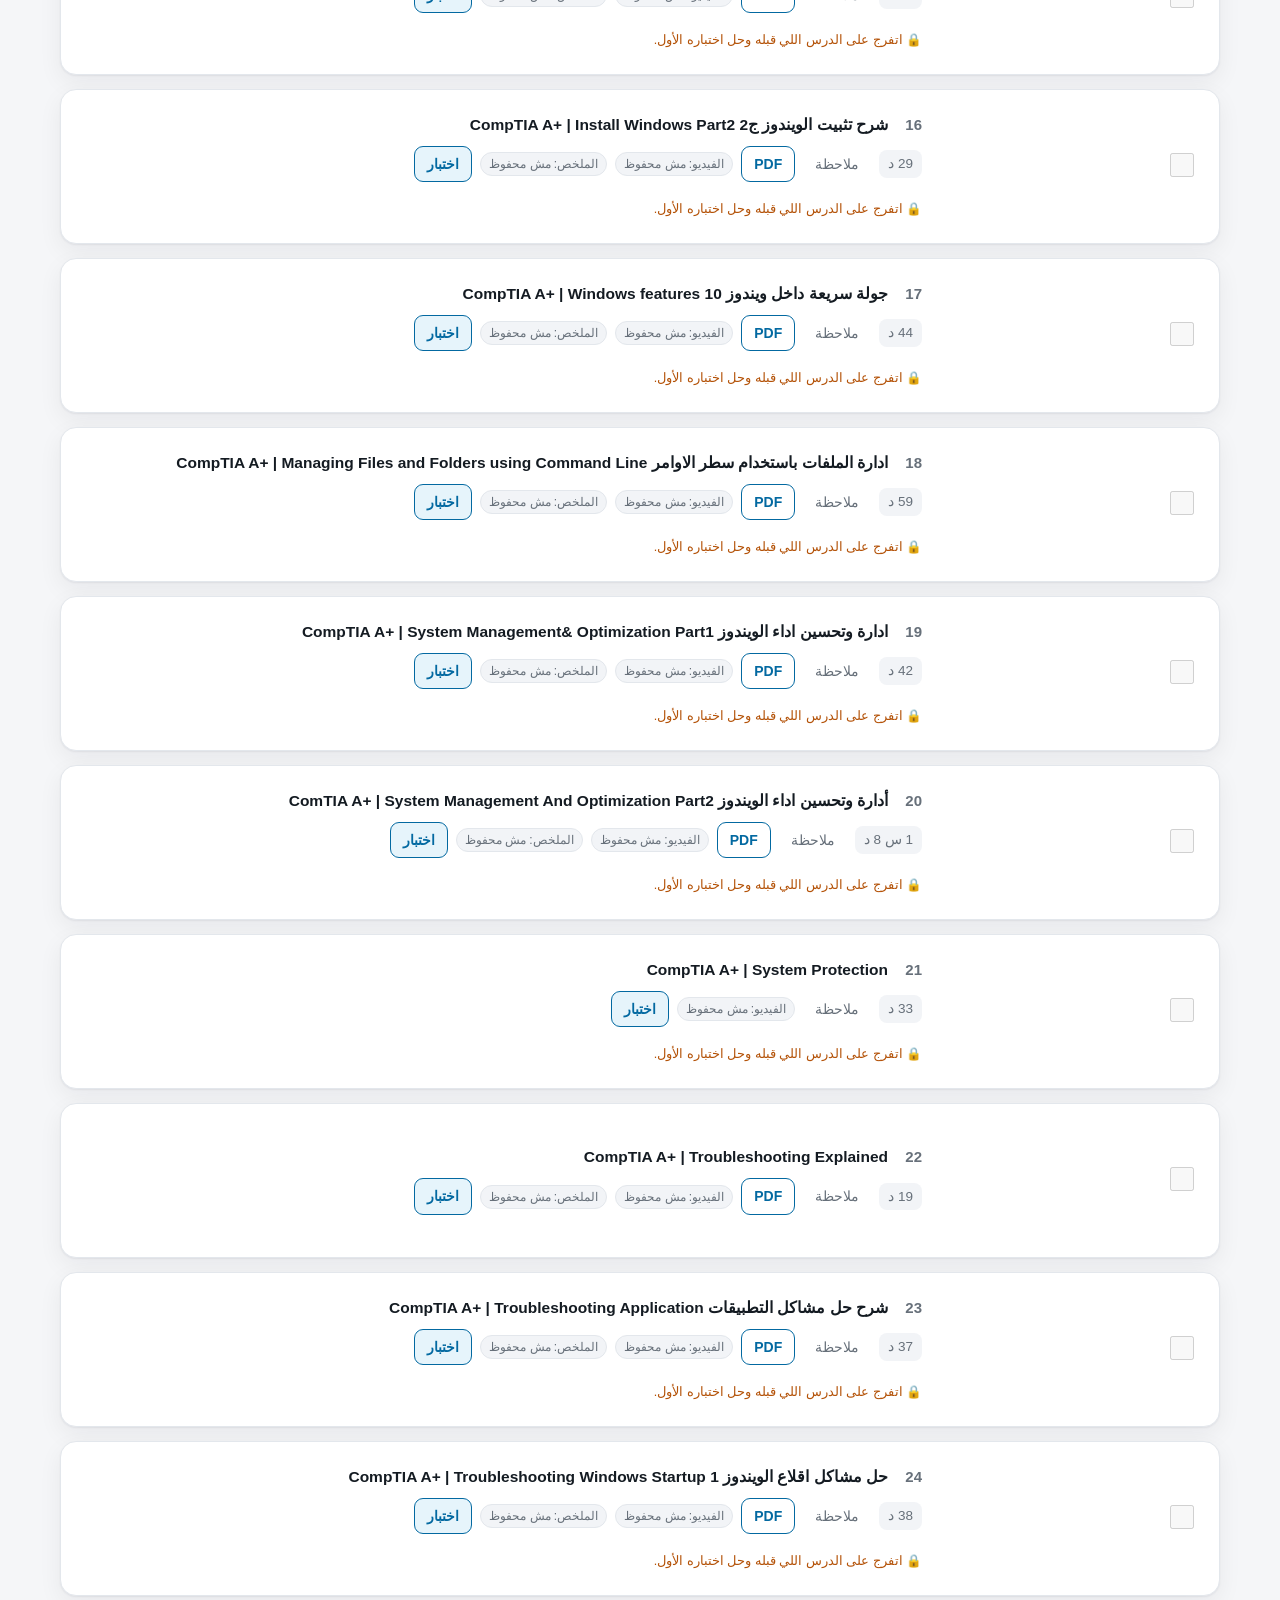
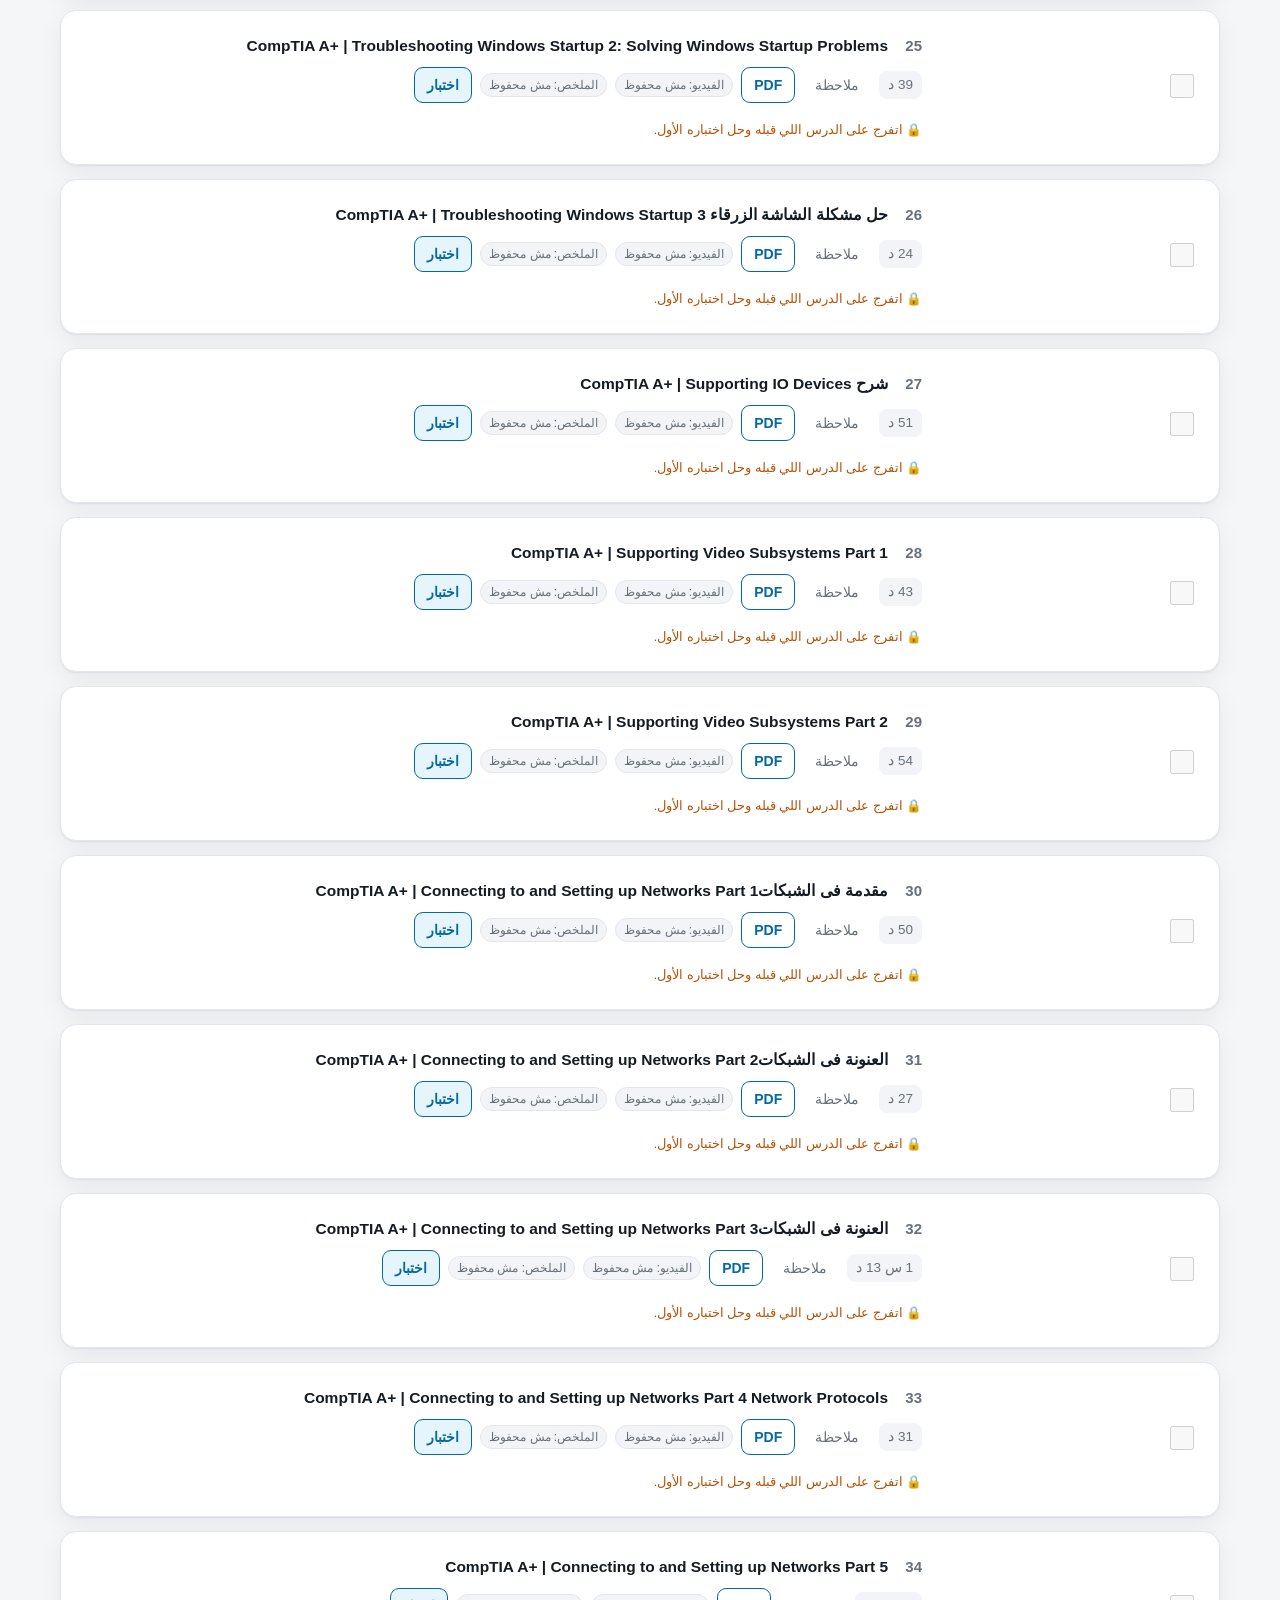
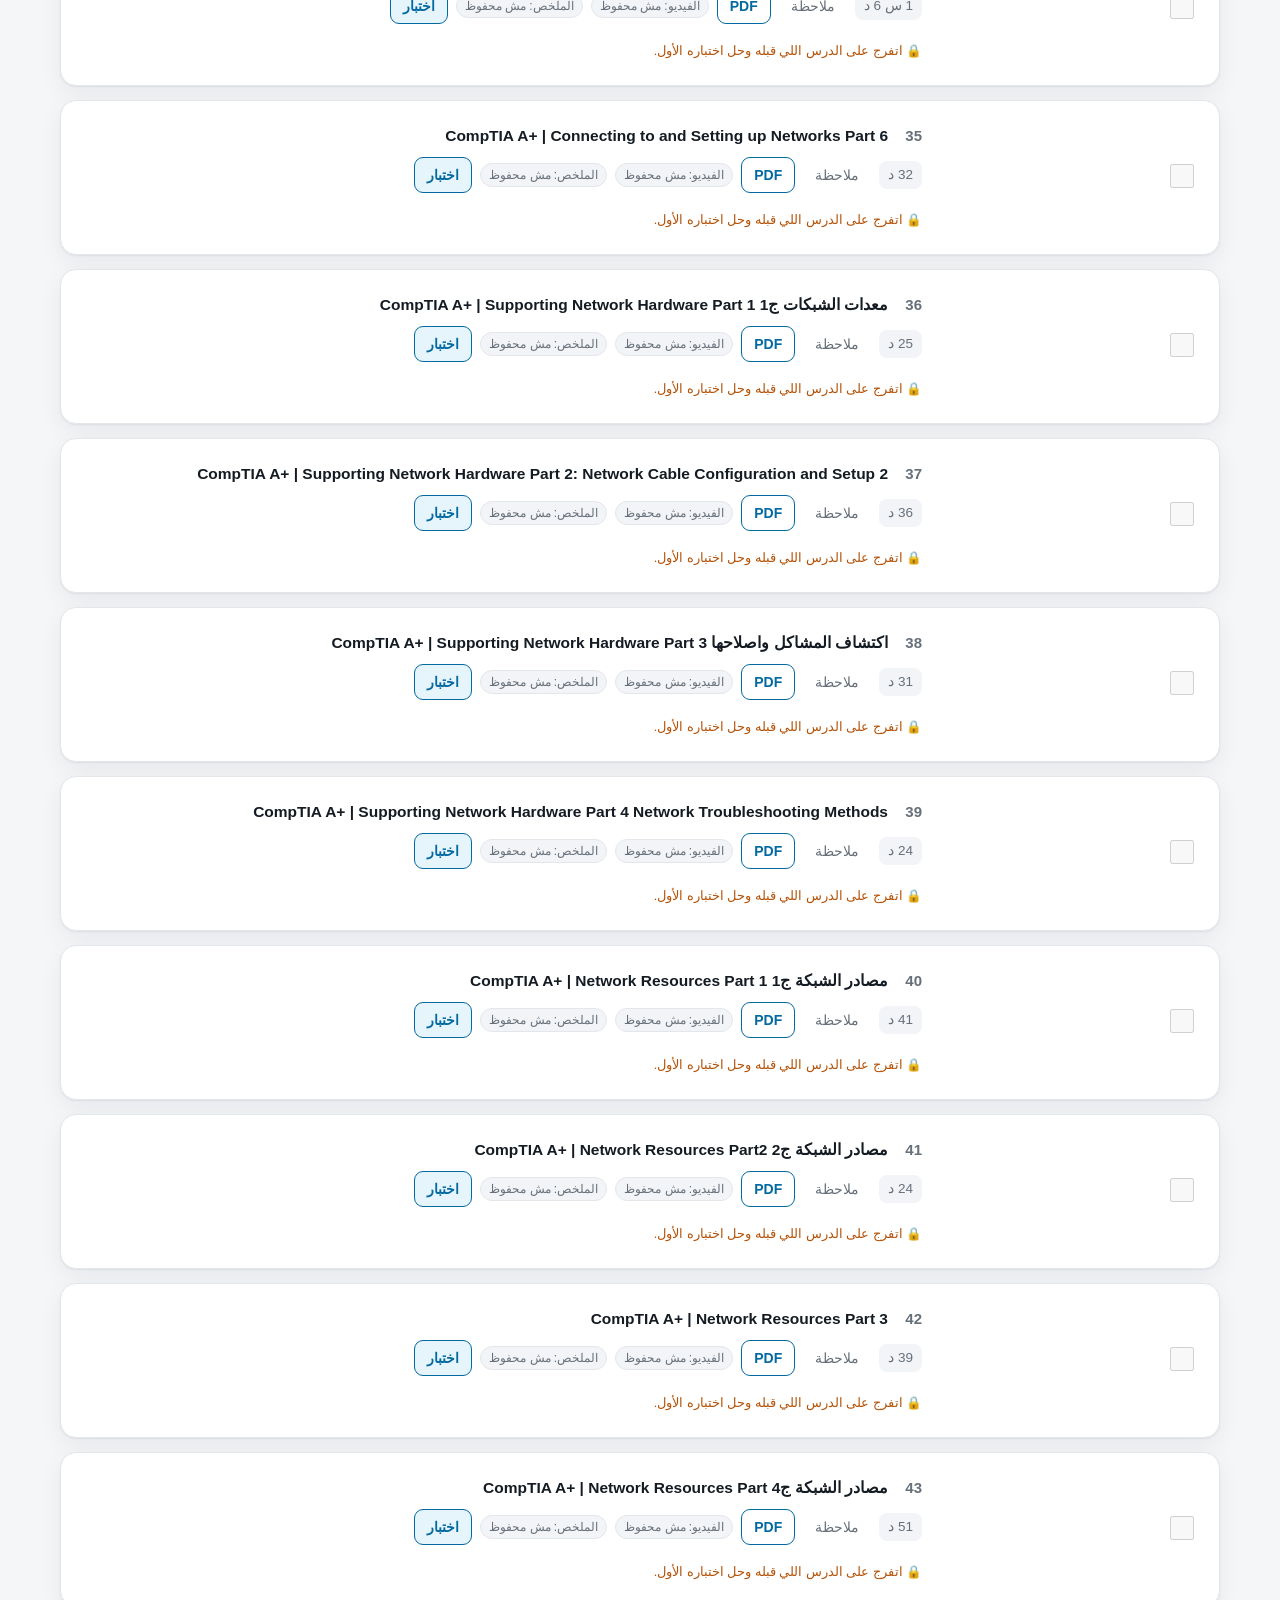
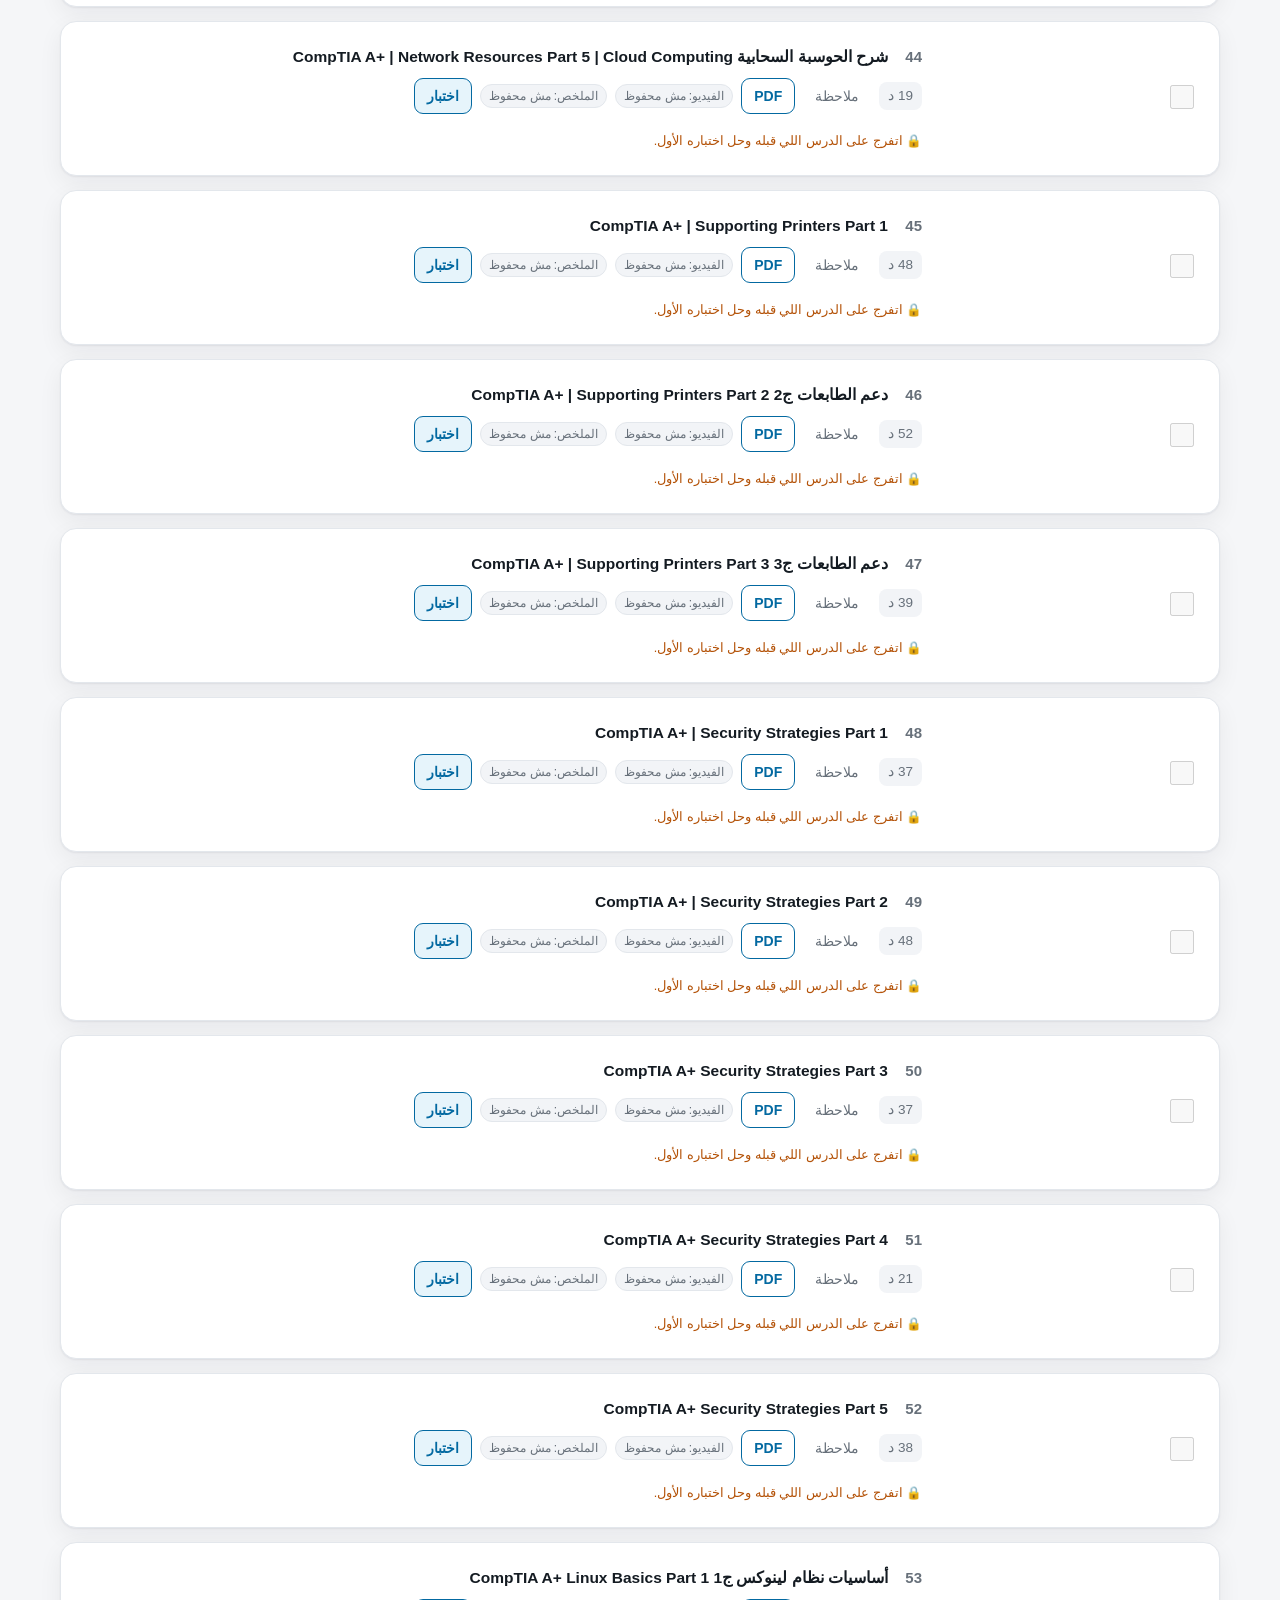
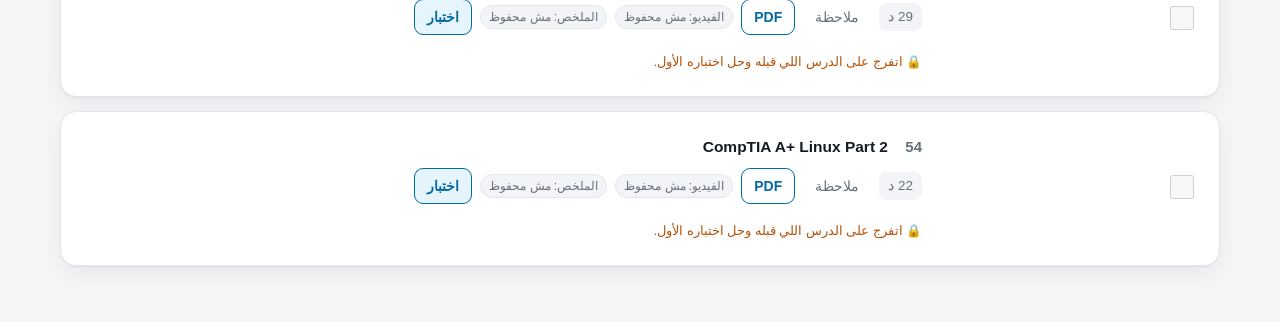
==== commit a98534f0: "Site-wide account (home + Classic Control), streak syncs with account, random phrases per load, resu" ====
--- a/aplus.html
+++ b/aplus.html
@@ -8,9 +8,9 @@
 <title>CompTIA A+ — مكتبة كورساتي</title>
 <link rel="manifest" href="manifest.webmanifest">
 <link rel="apple-touch-icon" href="icons/apple-touch-icon.png">
-<script src="assets/theme.js?v=75"></script>
+<script src="assets/theme.js?v=76"></script>
 <link rel="icon" href="data:image/svg+xml,%3Csvg xmlns='http://www.w3.org/2000/svg' viewBox='0 0 32 32'%3E%3Crect width='32' height='32' rx='8' fill='%230369a1'/%3E%3Cpath d='M9 11h14M9 16h14M9 21h9' stroke='white' stroke-width='2.4' stroke-linecap='round'/%3E%3C/svg%3E">
-<link rel="stylesheet" href="assets/styles.css?v=75">
+<link rel="stylesheet" href="assets/styles.css?v=76">
 </head>
 <body>
 <div class="wrap">
@@ -51,19 +51,19 @@
   <ol class="lessons" id="list"></ol>
 
 </div>
-<script src="assets/motiv.js?v=75"></script>
-<script src="assets/account.js?v=75"></script>
-<script src="data/aplus.js?v=75"></script>
-<script src="data/media.js?v=75"></script>
-<script src="assets/media.js?v=75"></script>
-<script src="data/quizzes.js?v=75"></script>
-<script src="data/quiz-b1.js?v=75"></script>
-<script src="data/quiz-b2.js?v=75"></script>
-<script src="data/quiz-b3.js?v=75"></script>
-<script src="data/quiz-b4.js?v=75"></script>
-<script src="data/quiz-b5.js?v=75"></script>
-<script src="data/quiz-pdf.js?v=75"></script>
-<script src="assets/app.js?v=75"></script>
+<script src="assets/motiv.js?v=76"></script>
+<script src="assets/account.js?v=76"></script>
+<script src="data/aplus.js?v=76"></script>
+<script src="data/media.js?v=76"></script>
+<script src="assets/media.js?v=76"></script>
+<script src="data/quizzes.js?v=76"></script>
+<script src="data/quiz-b1.js?v=76"></script>
+<script src="data/quiz-b2.js?v=76"></script>
+<script src="data/quiz-b3.js?v=76"></script>
+<script src="data/quiz-b4.js?v=76"></script>
+<script src="data/quiz-b5.js?v=76"></script>
+<script src="data/quiz-pdf.js?v=76"></script>
+<script src="assets/app.js?v=76"></script>
 <script>if('serviceWorker' in navigator){navigator.serviceWorker.register('sw.js').catch(function(){});}</script>
 </body>
 </html>
--- a/assets/styles.css
+++ b/assets/styles.css
@@ -247,3 +247,6 @@
 .mv-chips[hidden]{display:none}
 .mchip{background:var(--accent-soft);color:var(--accent);border-radius:999px;padding:3px 11px;font-size:12.5px;font-weight:700}
 .mnote{font-size:13px;color:var(--muted)}
+.rs-line{display:flex;align-items:baseline;gap:8px;margin:2px 0}
+.rs-line .rs-t{flex:1;min-width:0}
+.acc+.daily{margin-top:12px}
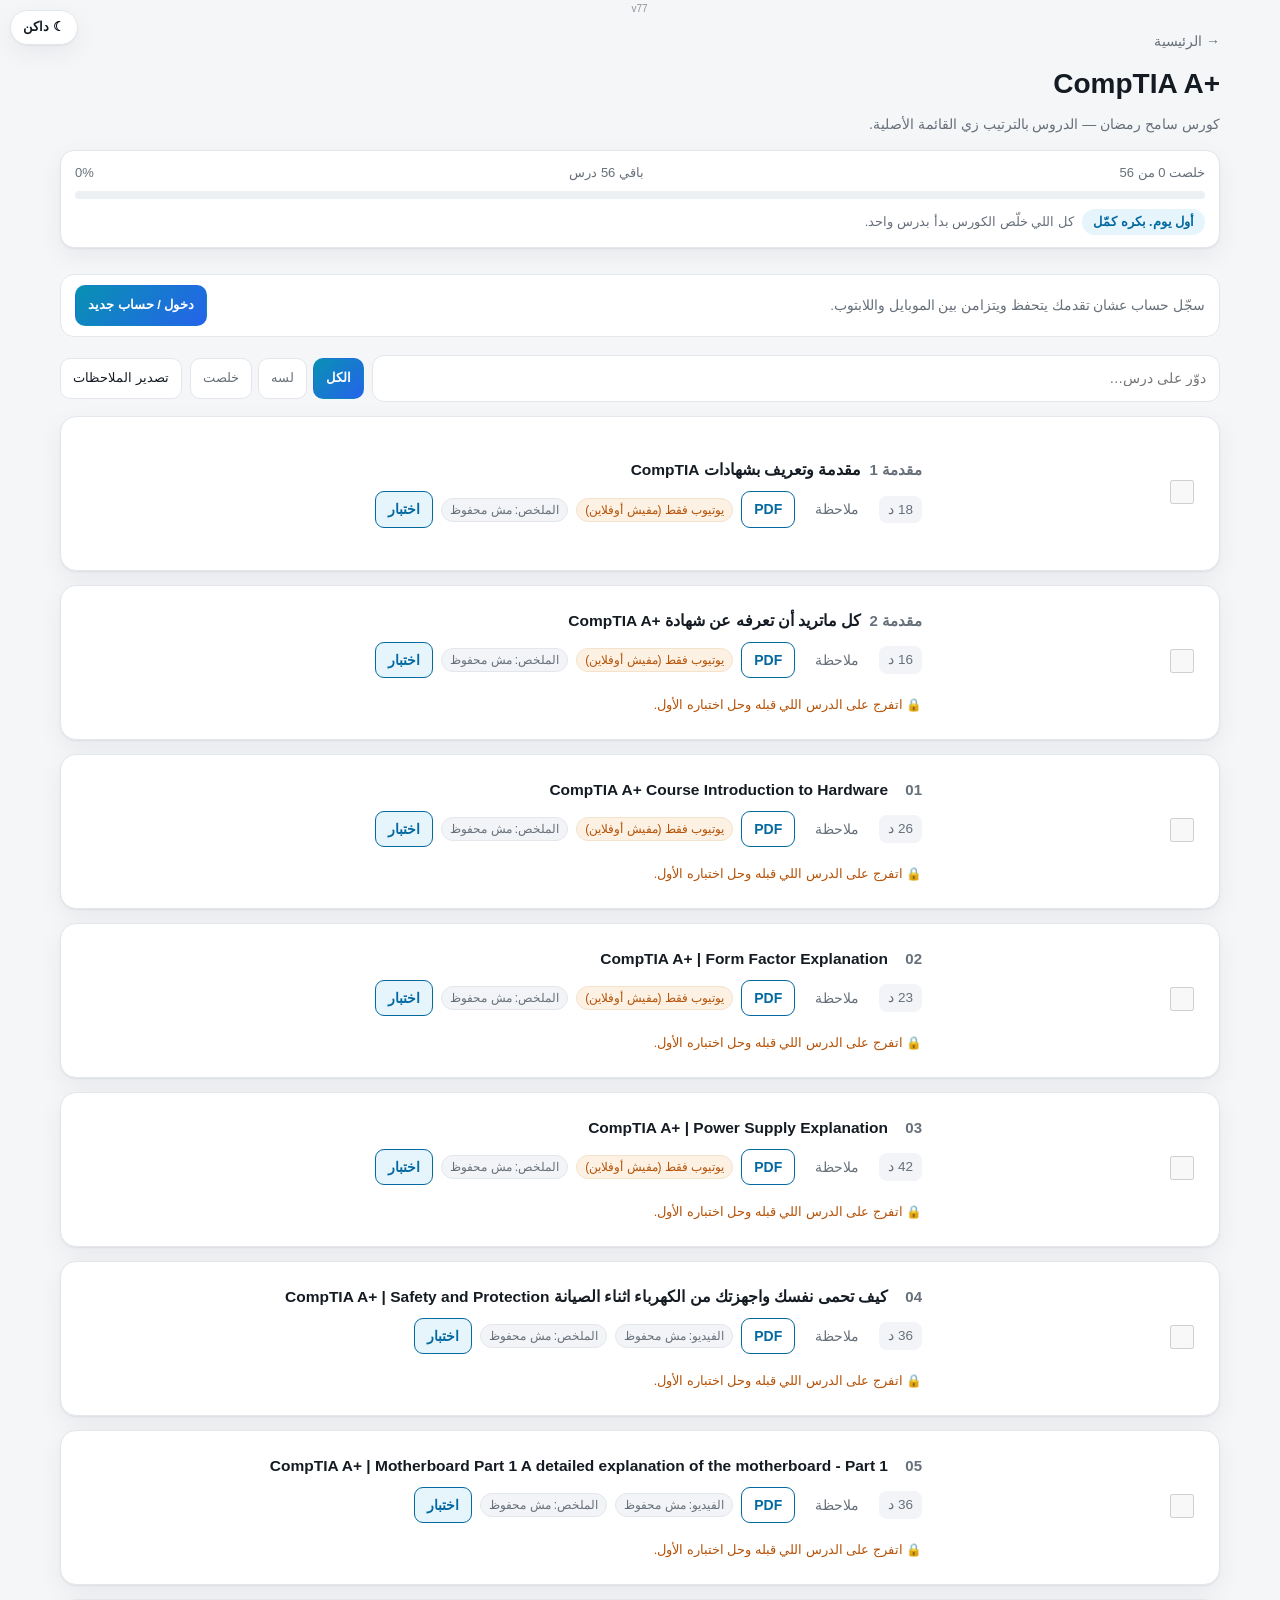
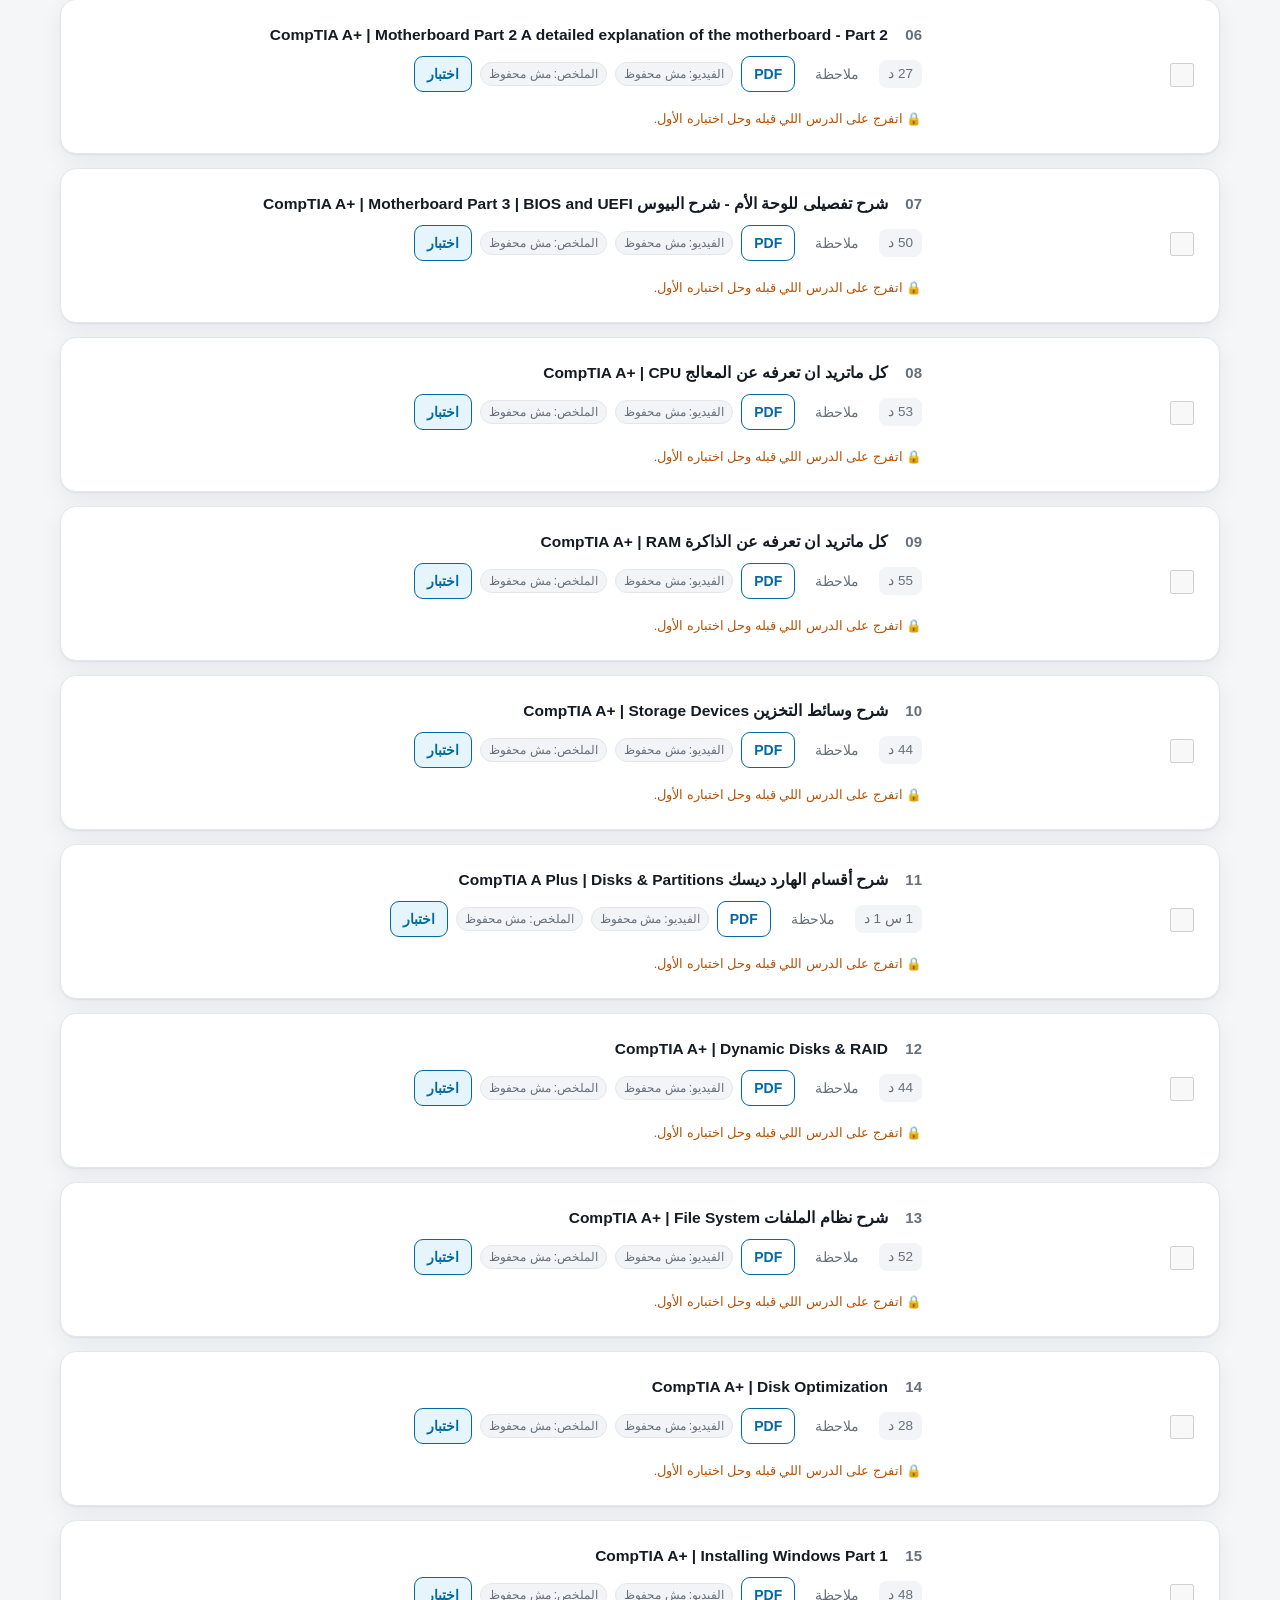
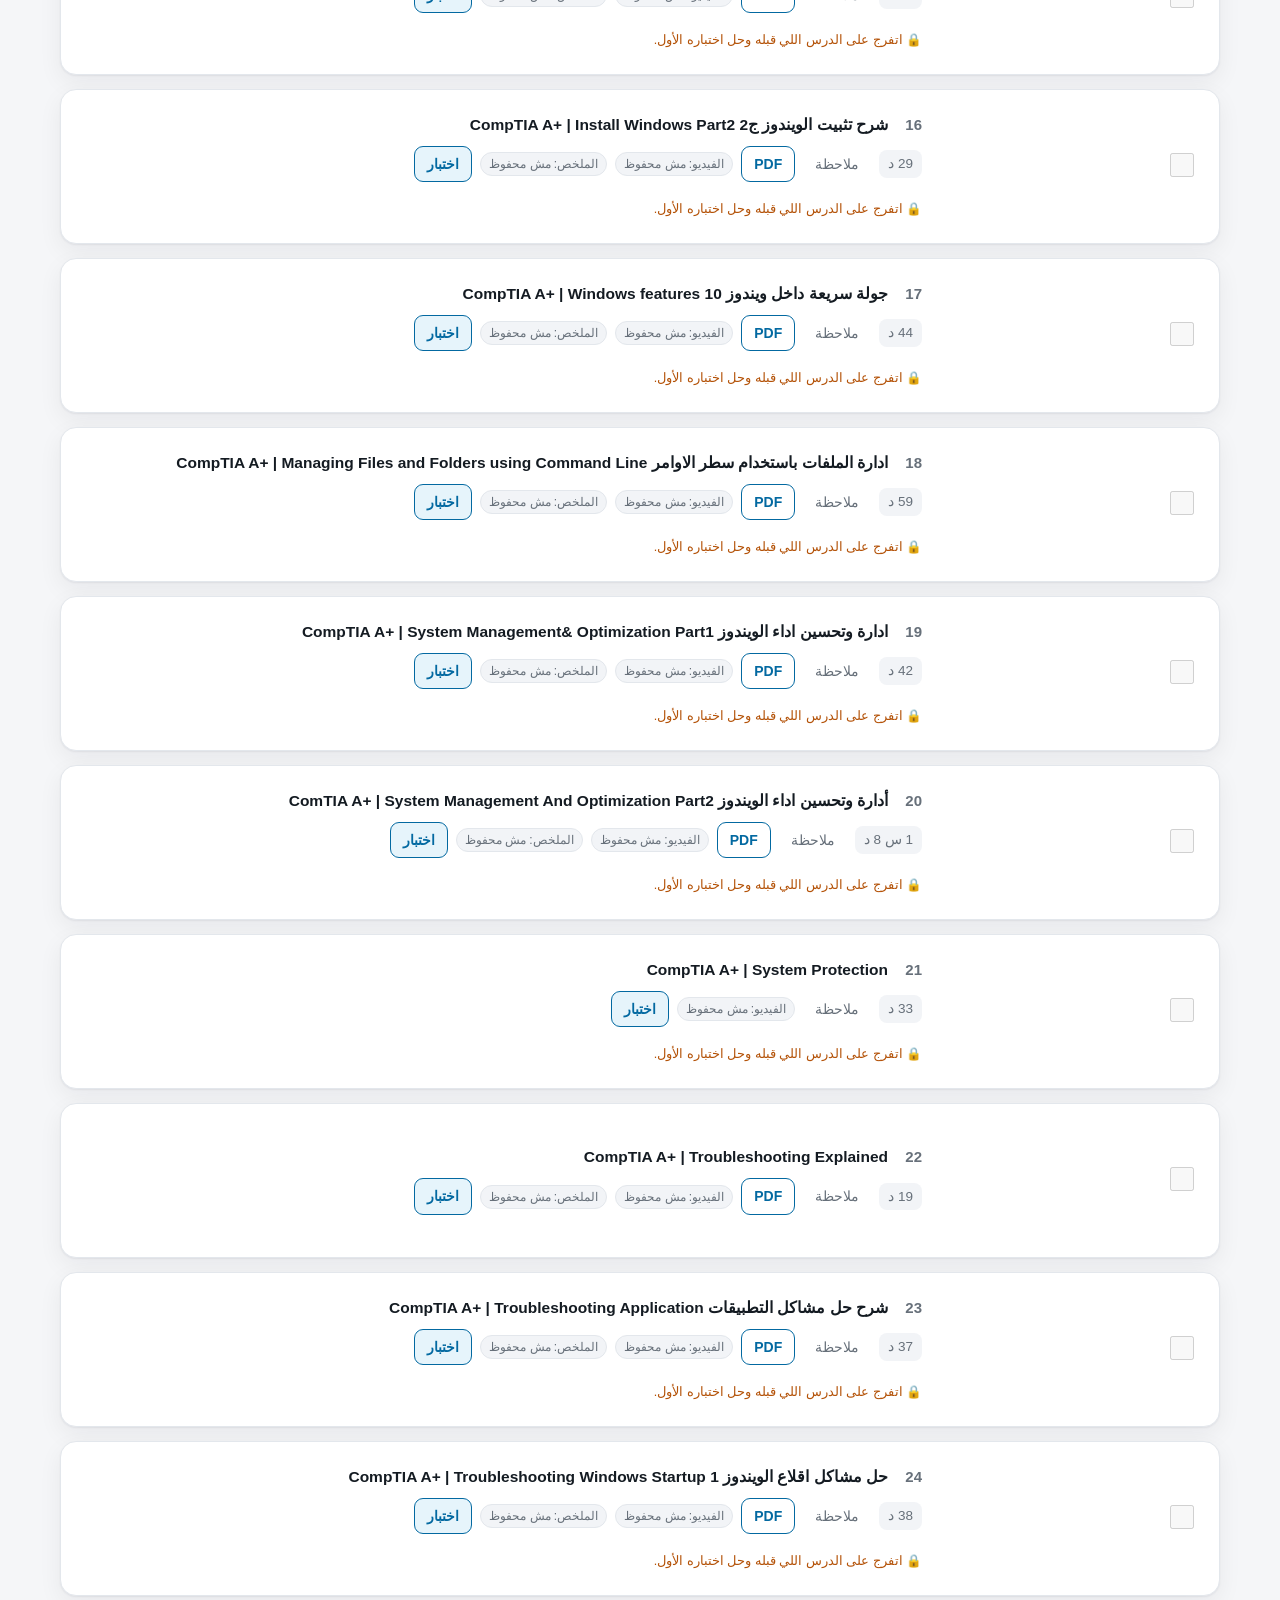
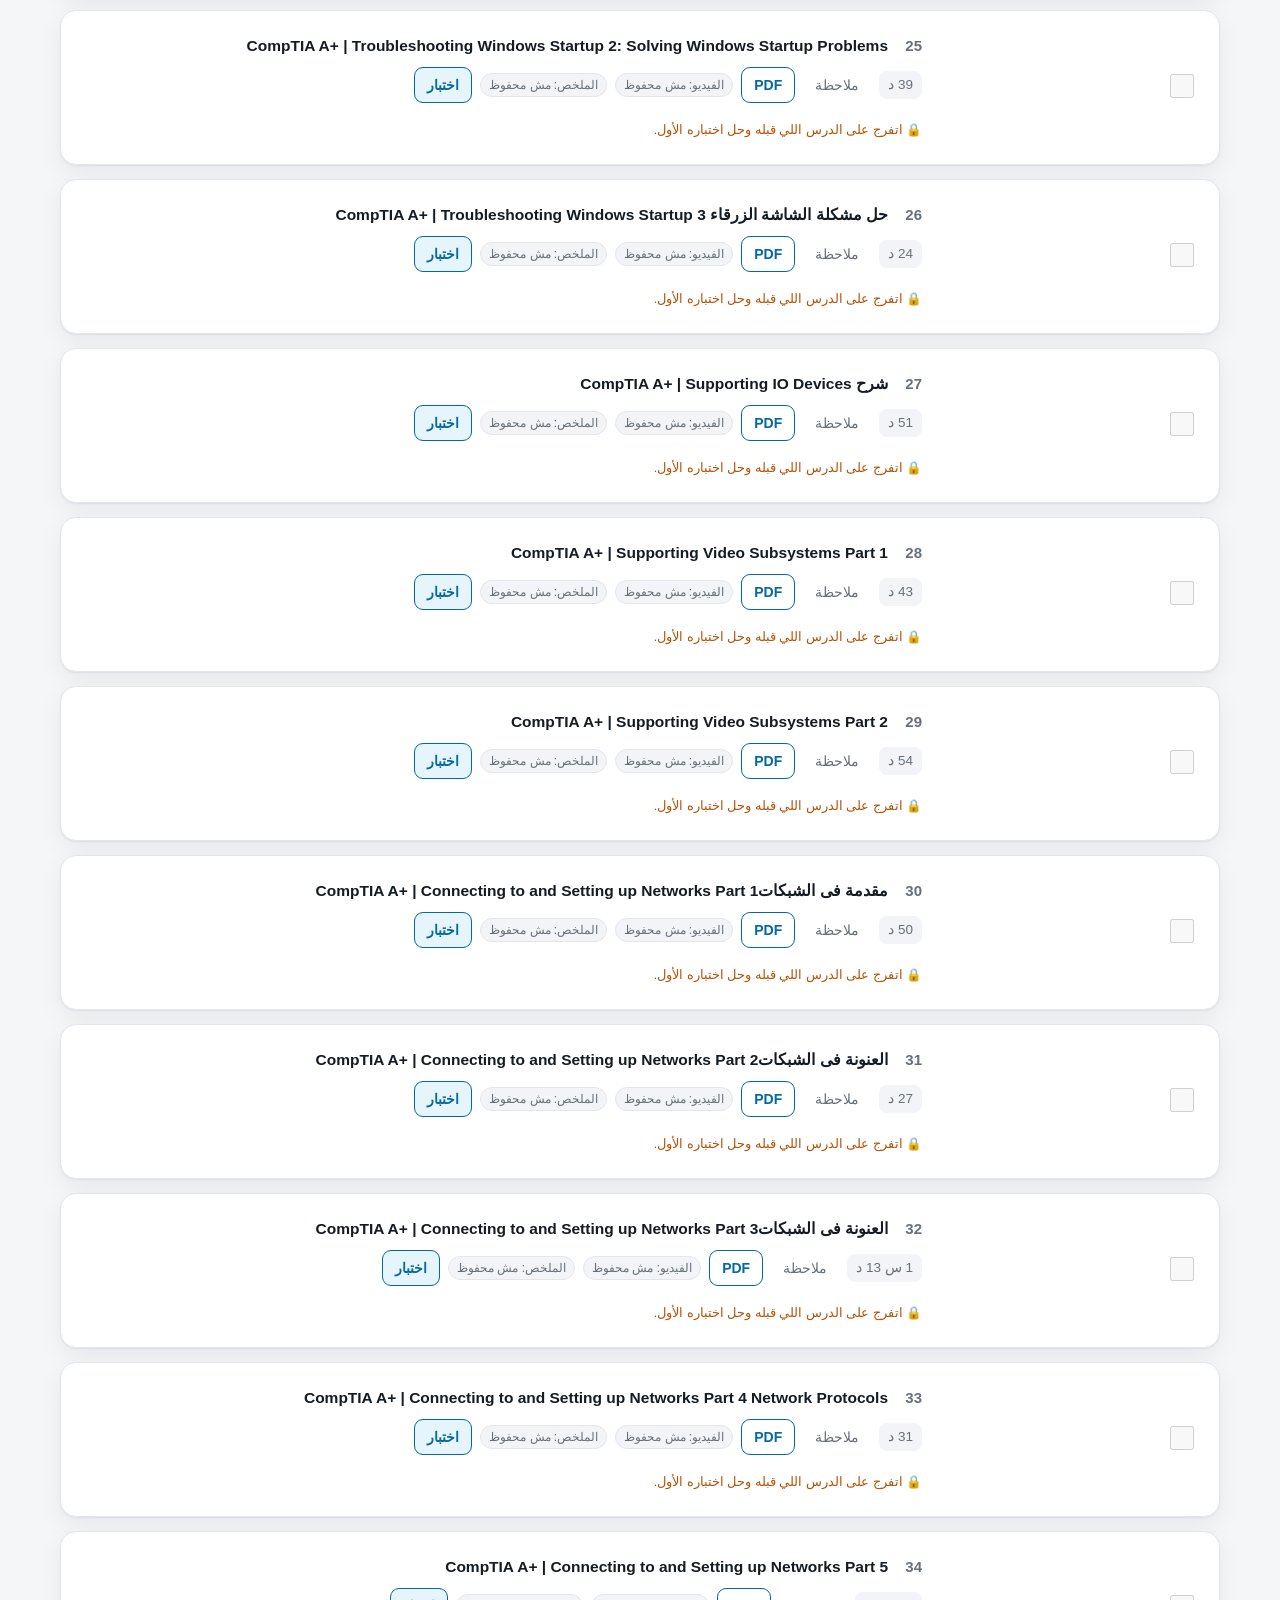
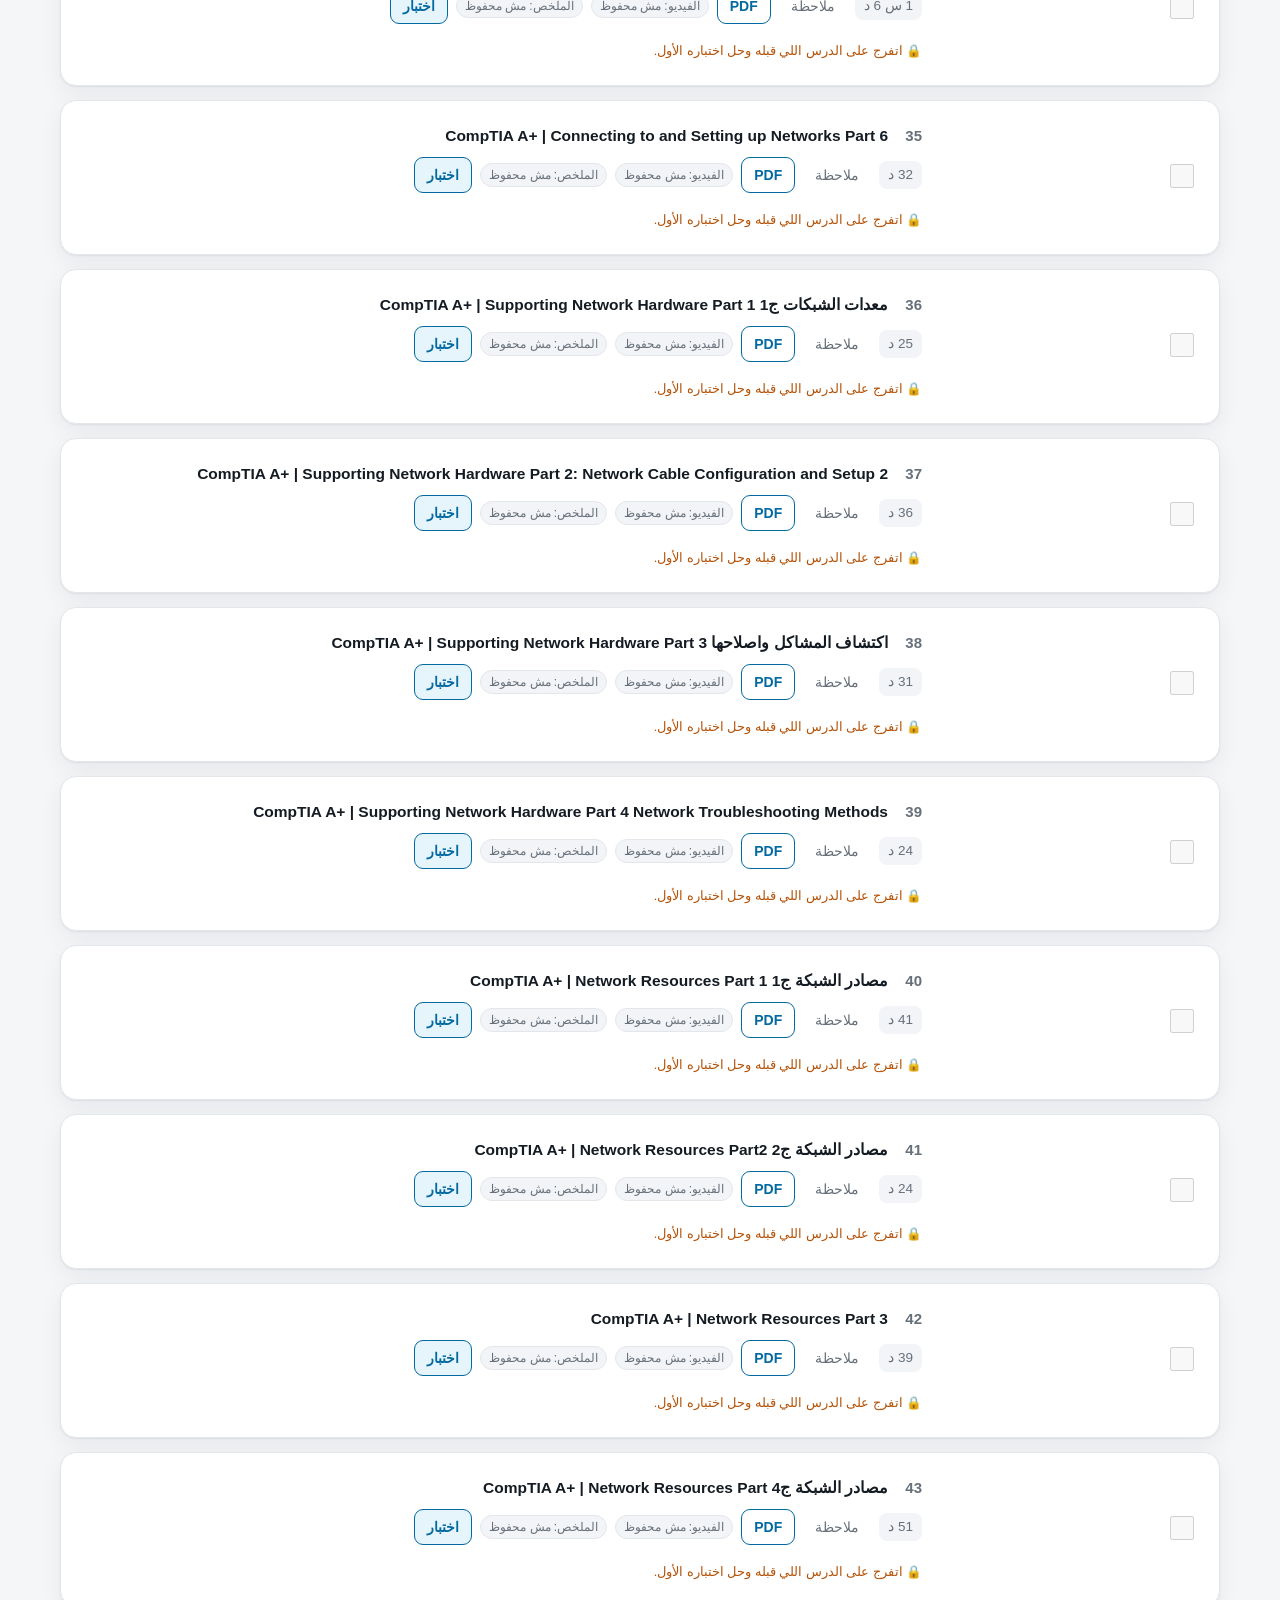
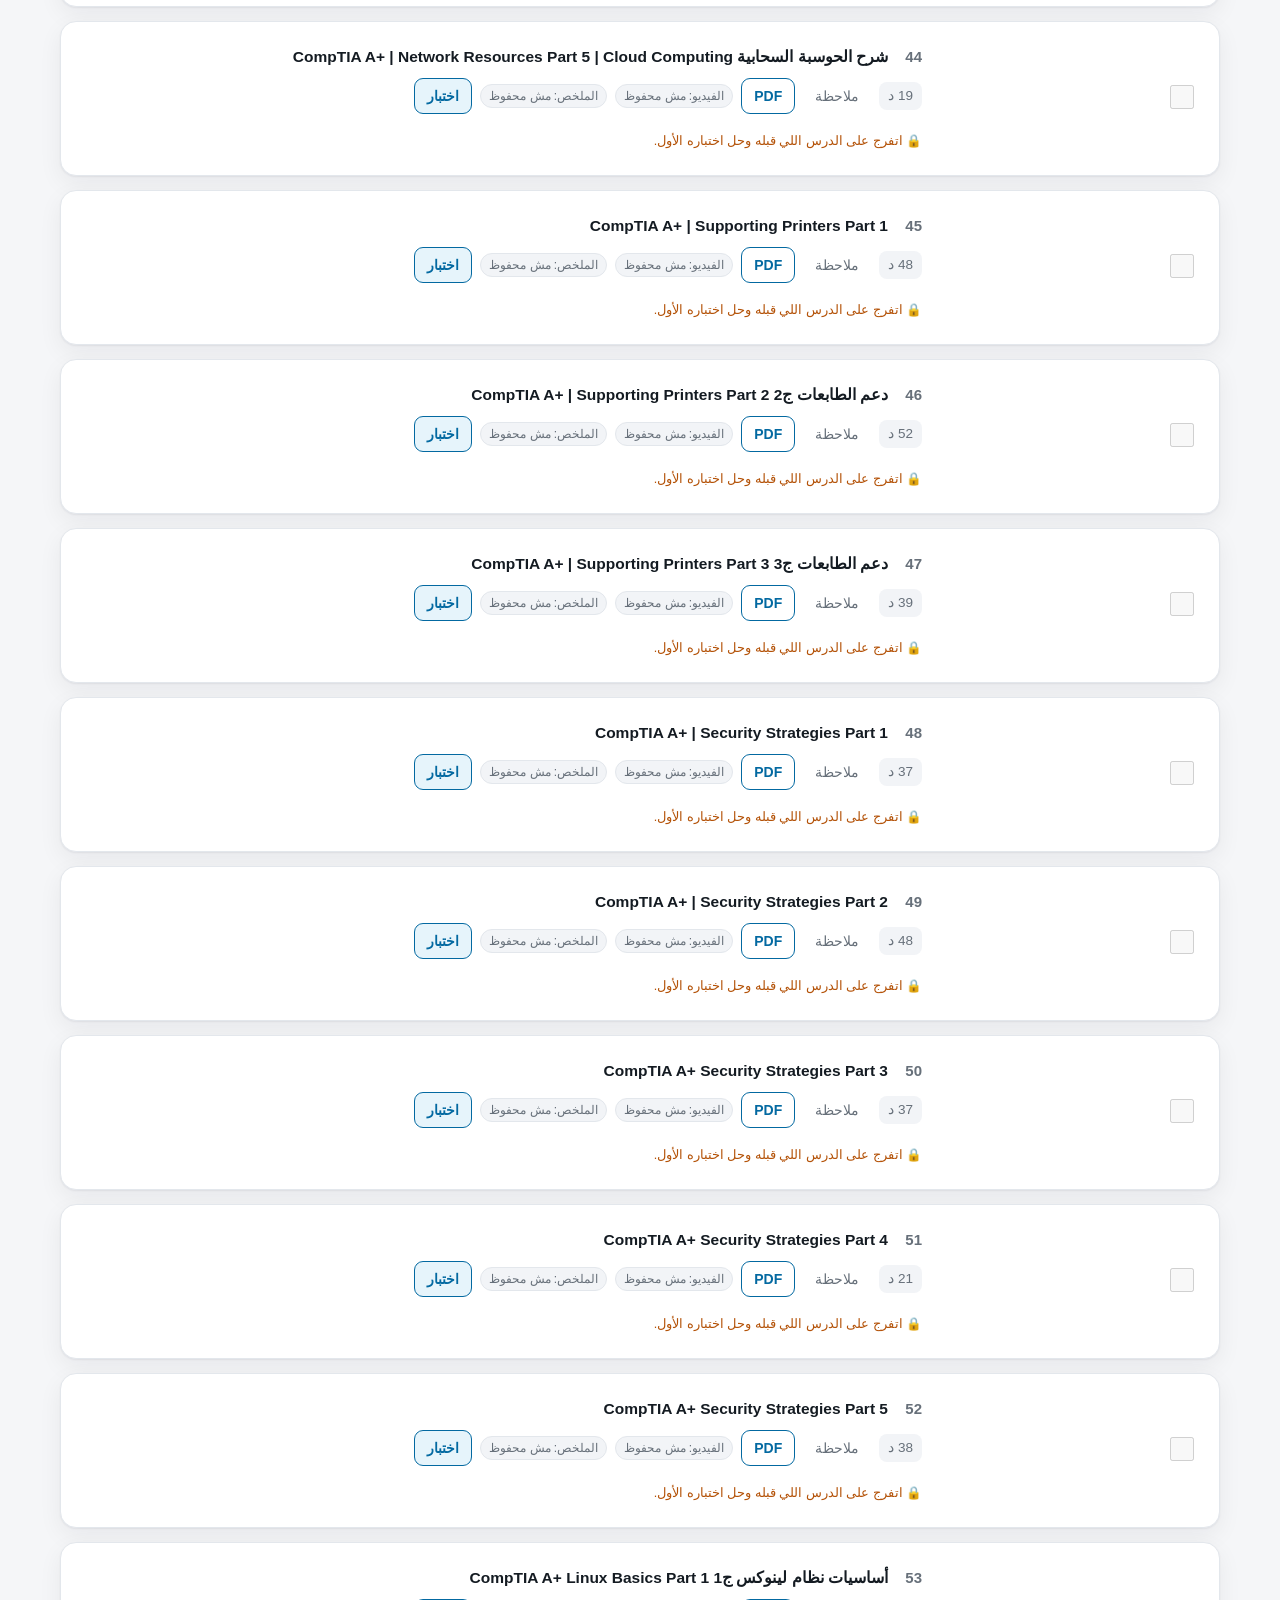
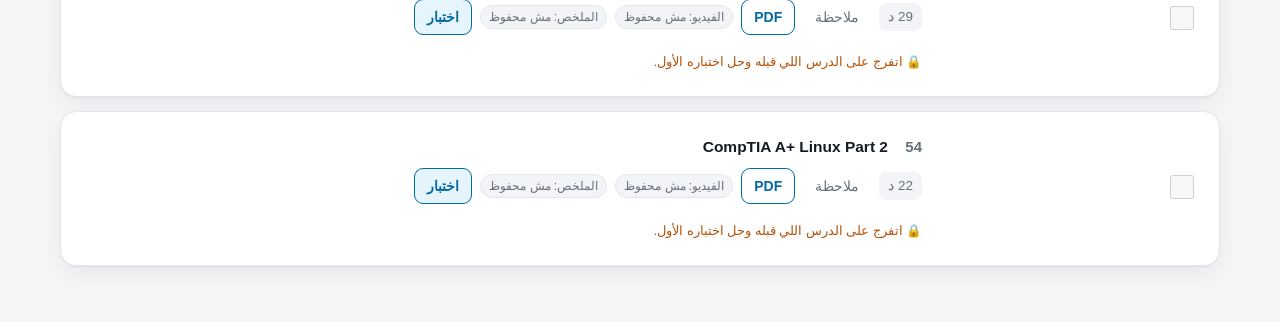
==== commit bd75dc31: "Network+ and English courses, topic quizzes with gate, break reminder with daily study total (v77)" ====
--- a/aplus.html
+++ b/aplus.html
@@ -8,9 +8,9 @@
 <title>CompTIA A+ — مكتبة كورساتي</title>
 <link rel="manifest" href="manifest.webmanifest">
 <link rel="apple-touch-icon" href="icons/apple-touch-icon.png">
-<script src="assets/theme.js?v=76"></script>
+<script src="assets/theme.js?v=77"></script>
 <link rel="icon" href="data:image/svg+xml,%3Csvg xmlns='http://www.w3.org/2000/svg' viewBox='0 0 32 32'%3E%3Crect width='32' height='32' rx='8' fill='%230369a1'/%3E%3Cpath d='M9 11h14M9 16h14M9 21h9' stroke='white' stroke-width='2.4' stroke-linecap='round'/%3E%3C/svg%3E">
-<link rel="stylesheet" href="assets/styles.css?v=76">
+<link rel="stylesheet" href="assets/styles.css?v=77">
 </head>
 <body>
 <div class="wrap">
@@ -51,19 +51,19 @@
   <ol class="lessons" id="list"></ol>
 
 </div>
-<script src="assets/motiv.js?v=76"></script>
-<script src="assets/account.js?v=76"></script>
-<script src="data/aplus.js?v=76"></script>
-<script src="data/media.js?v=76"></script>
-<script src="assets/media.js?v=76"></script>
-<script src="data/quizzes.js?v=76"></script>
-<script src="data/quiz-b1.js?v=76"></script>
-<script src="data/quiz-b2.js?v=76"></script>
-<script src="data/quiz-b3.js?v=76"></script>
-<script src="data/quiz-b4.js?v=76"></script>
-<script src="data/quiz-b5.js?v=76"></script>
-<script src="data/quiz-pdf.js?v=76"></script>
-<script src="assets/app.js?v=76"></script>
+<script src="assets/motiv.js?v=77"></script>
+<script src="assets/account.js?v=77"></script>
+<script src="data/aplus.js?v=77"></script>
+<script src="data/media.js?v=77"></script>
+<script src="assets/media.js?v=77"></script>
+<script src="data/quizzes.js?v=77"></script>
+<script src="data/quiz-b1.js?v=77"></script>
+<script src="data/quiz-b2.js?v=77"></script>
+<script src="data/quiz-b3.js?v=77"></script>
+<script src="data/quiz-b4.js?v=77"></script>
+<script src="data/quiz-b5.js?v=77"></script>
+<script src="data/quiz-pdf.js?v=77"></script>
+<script src="assets/app.js?v=77"></script>
 <script>if('serviceWorker' in navigator){navigator.serviceWorker.register('sw.js').catch(function(){});}</script>
 </body>
 </html>
--- a/assets/styles.css
+++ b/assets/styles.css
@@ -250,3 +250,6 @@
 .rs-line{display:flex;align-items:baseline;gap:8px;margin:2px 0}
 .rs-line .rs-t{flex:1;min-width:0}
 .acc+.daily{margin-top:12px}
+.brk{position:fixed;left:50%;transform:translateX(-50%);bottom:16px;z-index:40;max-width:min(520px,calc(100vw - 24px));background:var(--card);color:var(--ink);border:1px solid var(--line);border-radius:14px;box-shadow:var(--shadow);padding:10px 12px;display:flex;align-items:center;gap:12px;flex-wrap:wrap;font-size:14px}
+.brk .brk-t{flex:1 1 200px}
+.brk .brk-b{display:flex;gap:8px}
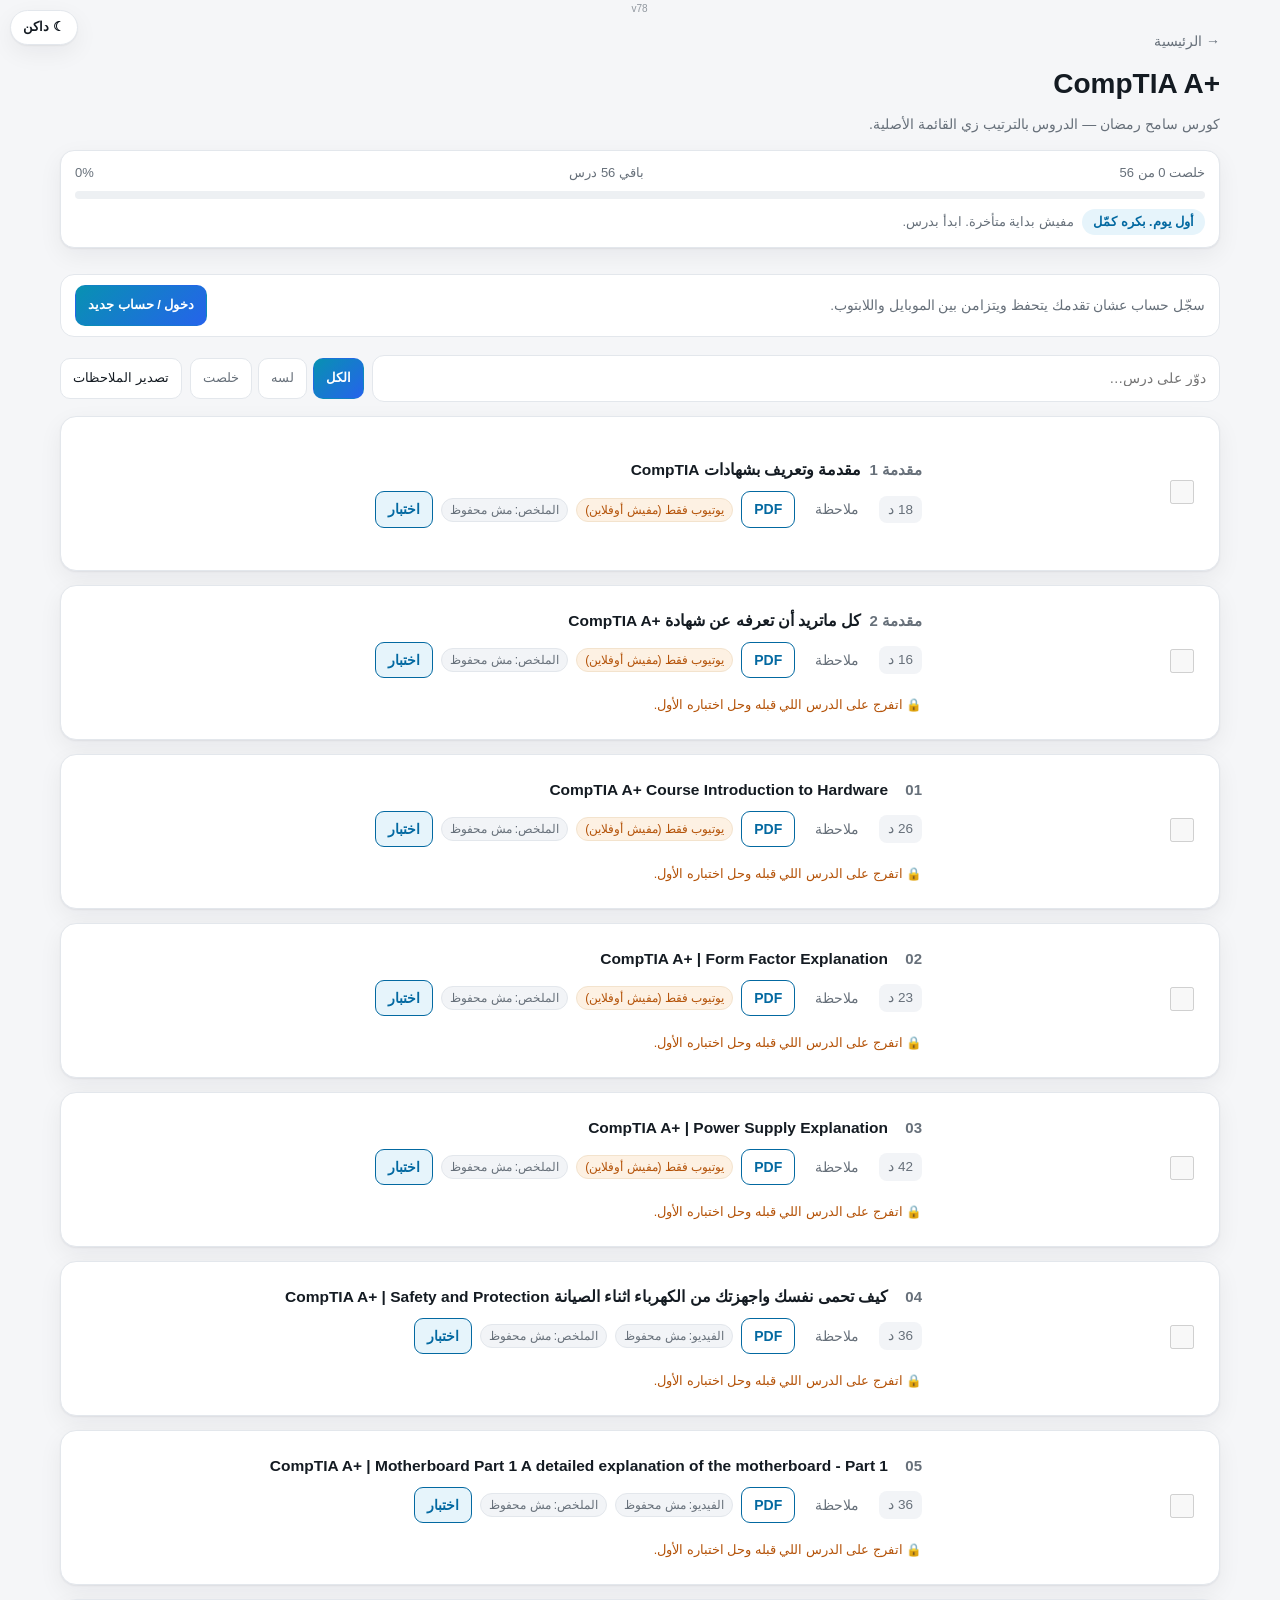
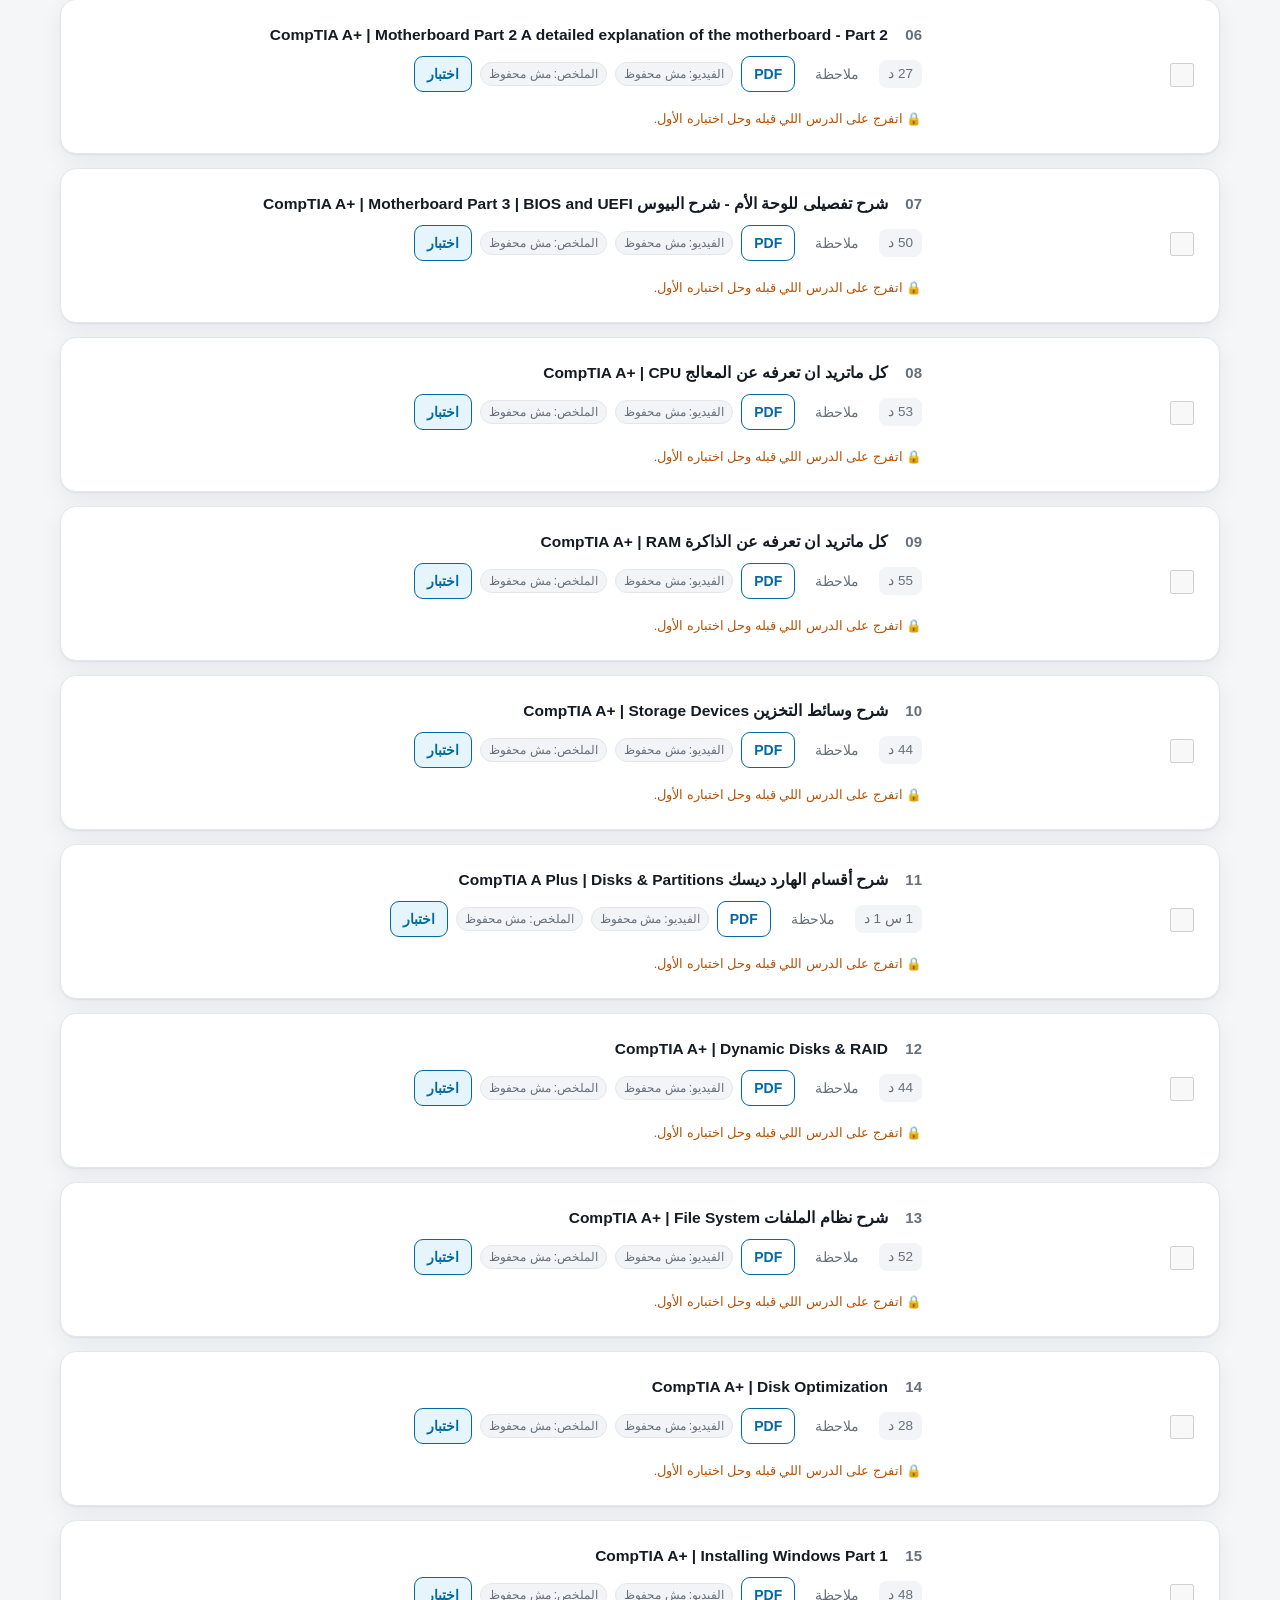
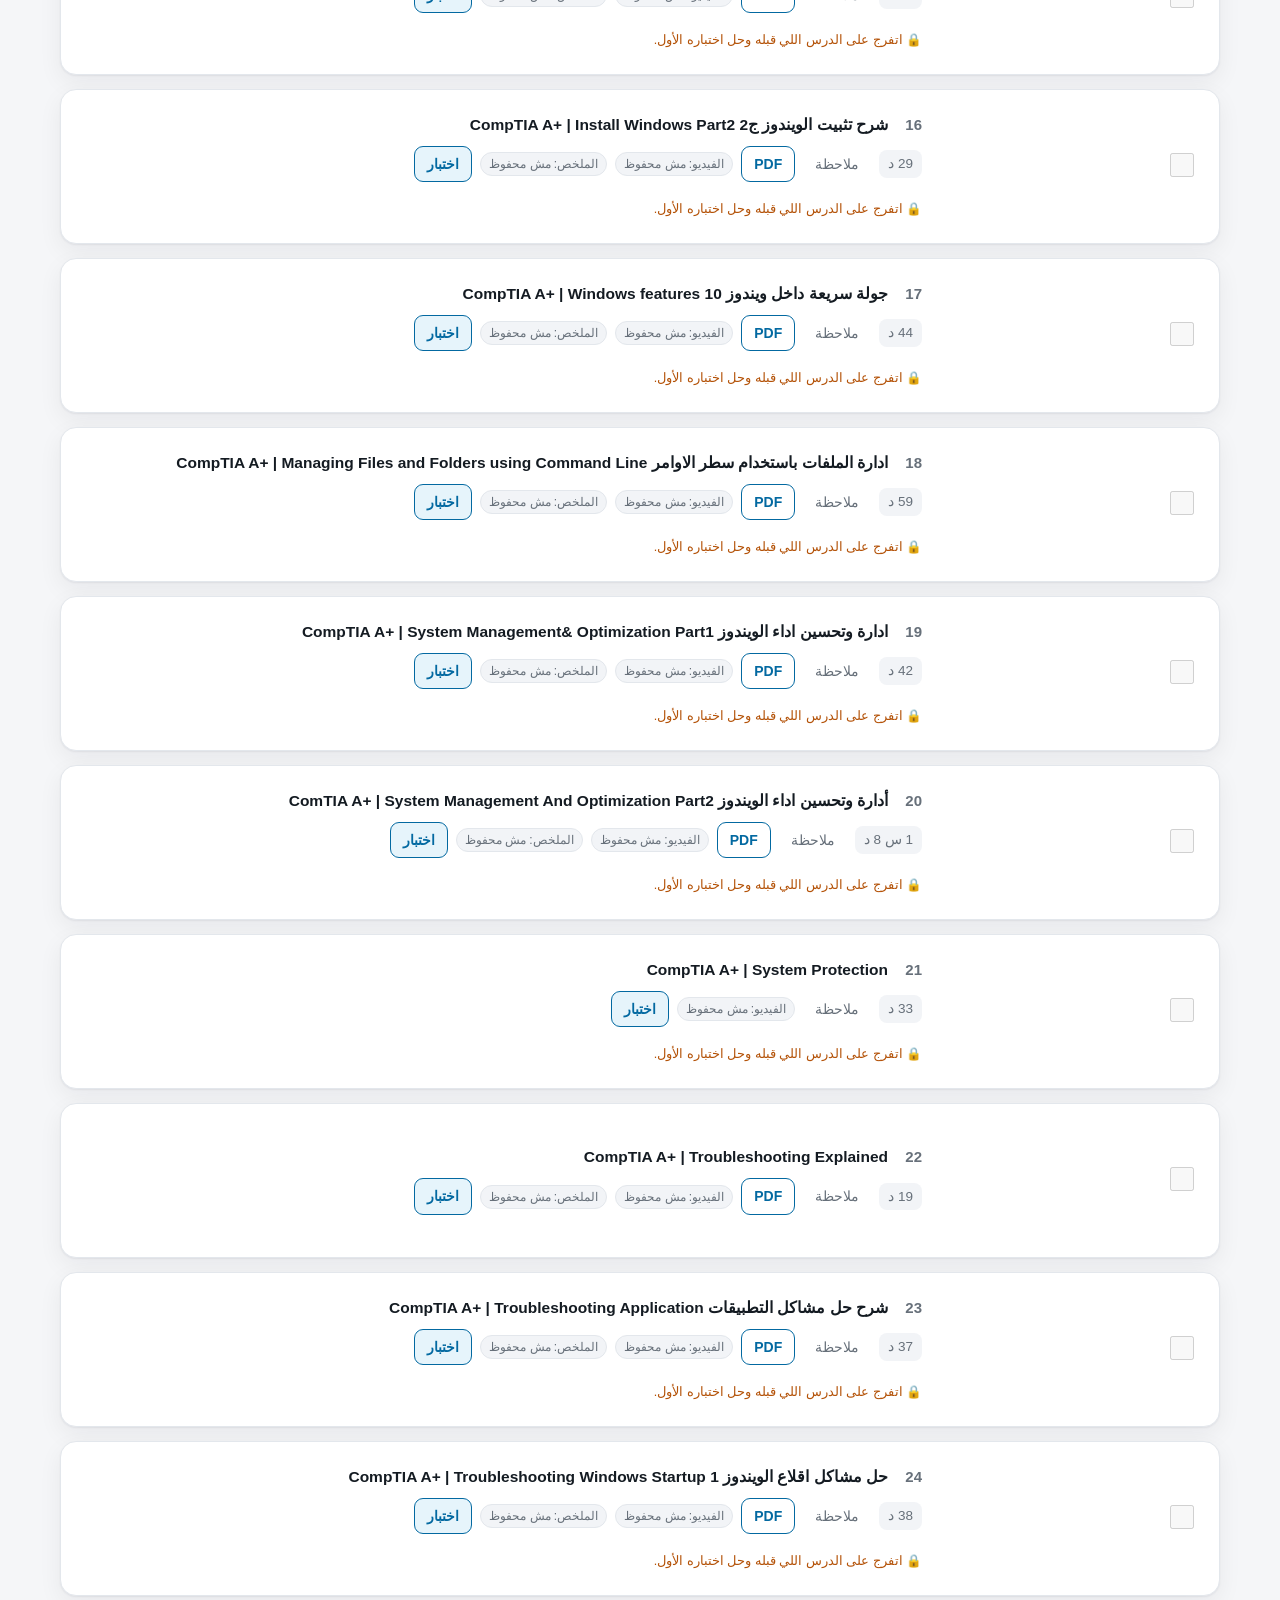
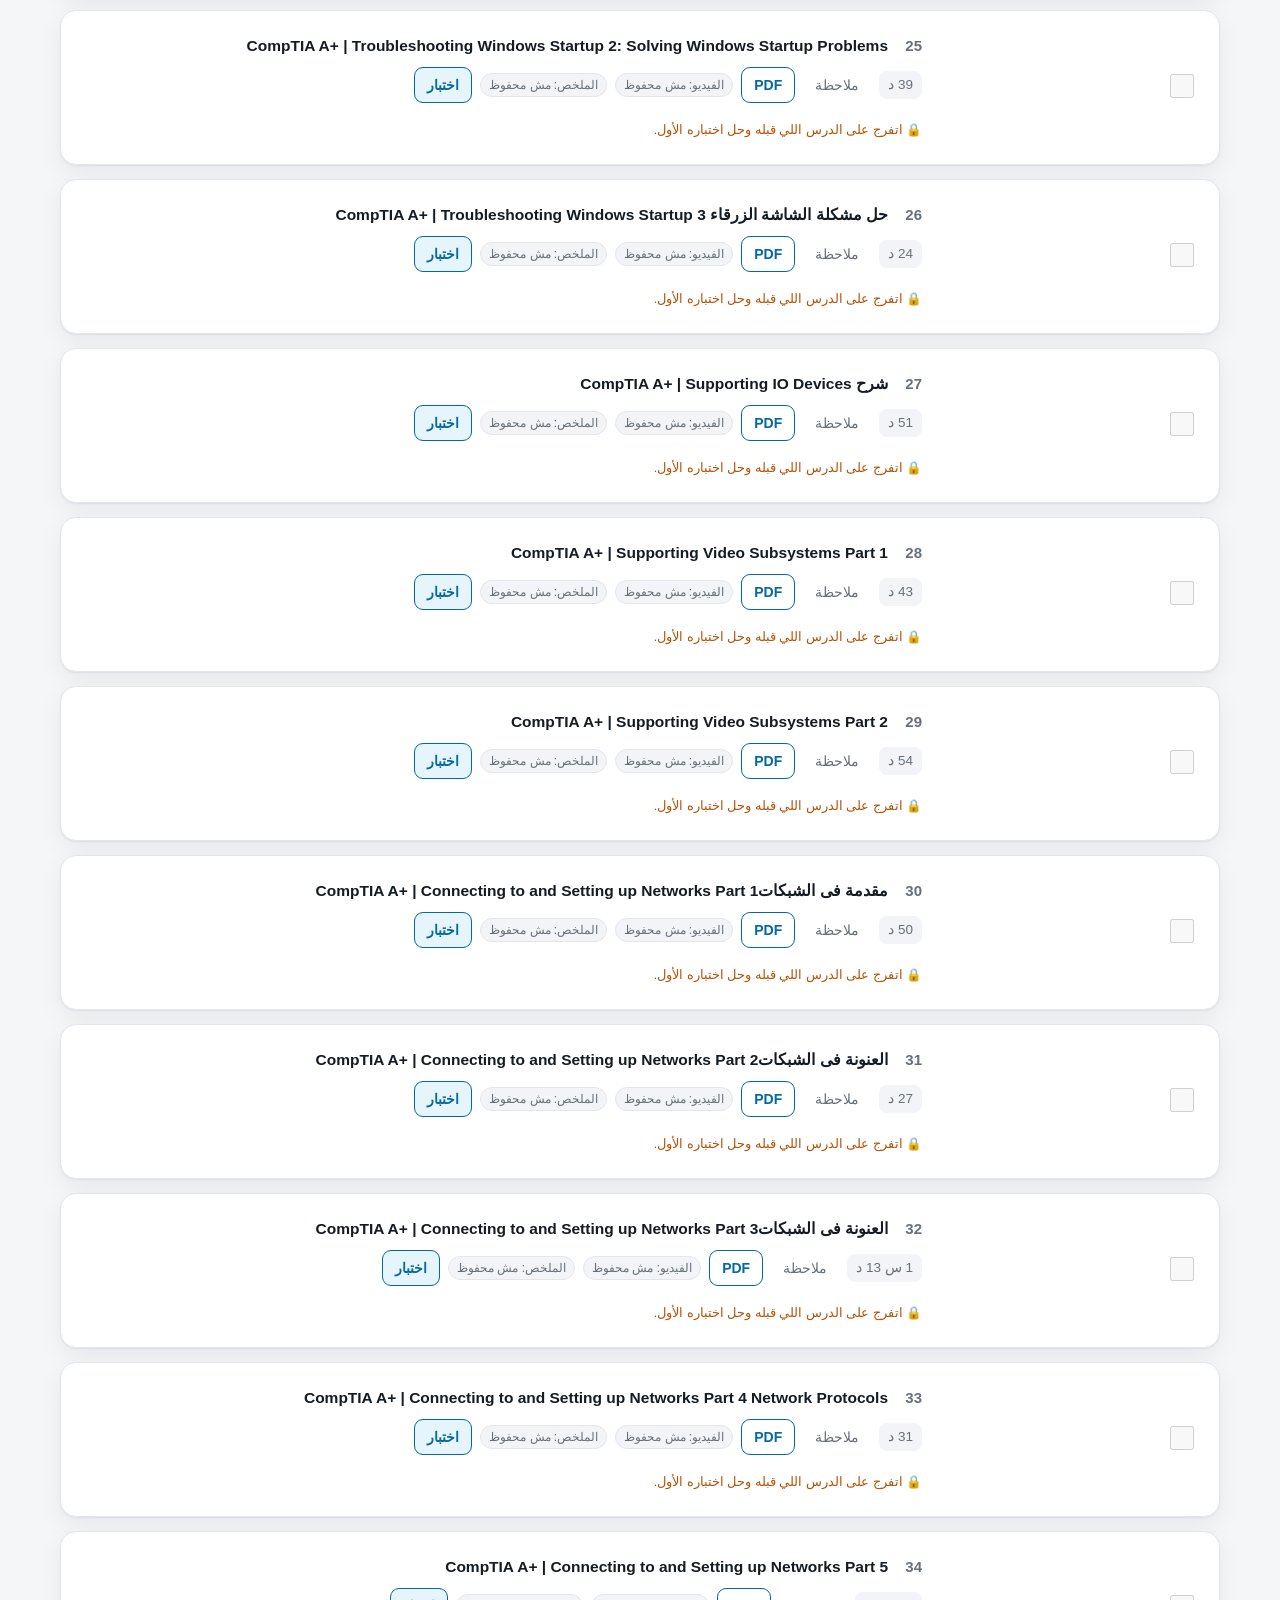
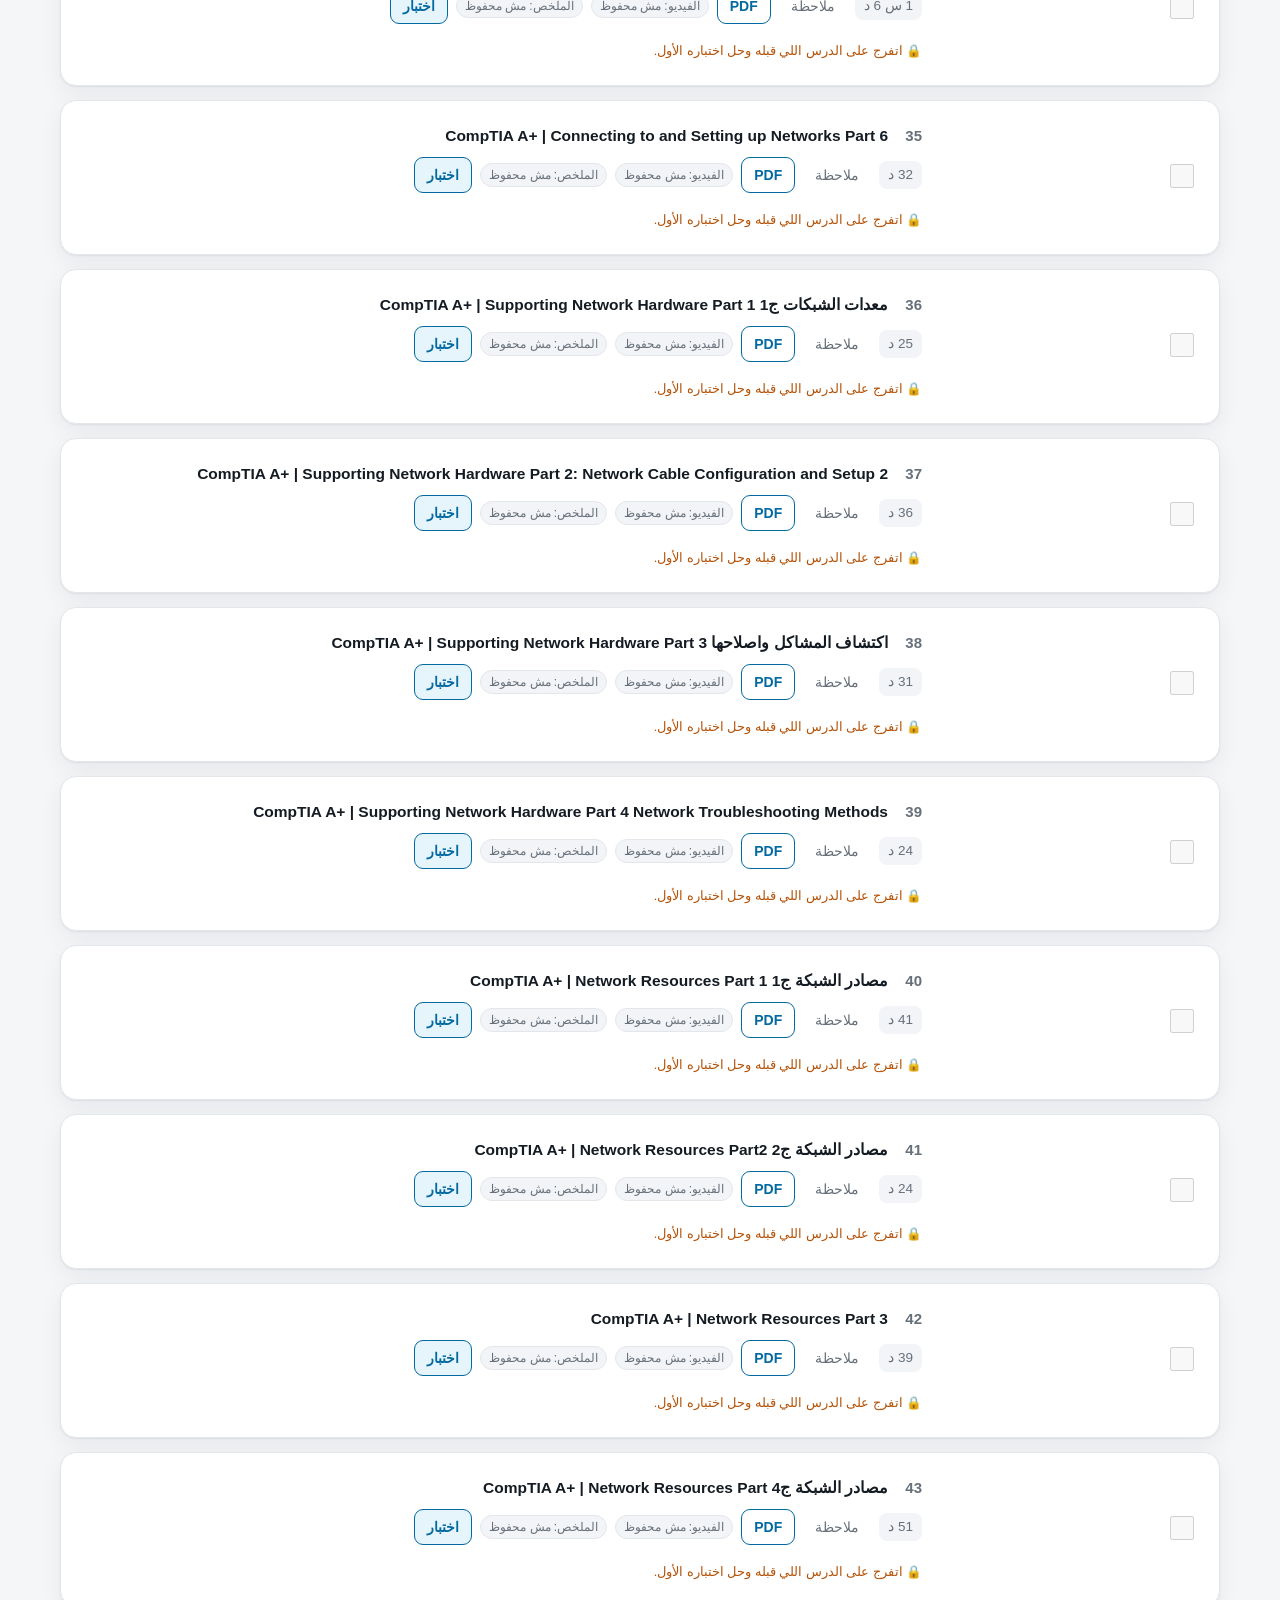
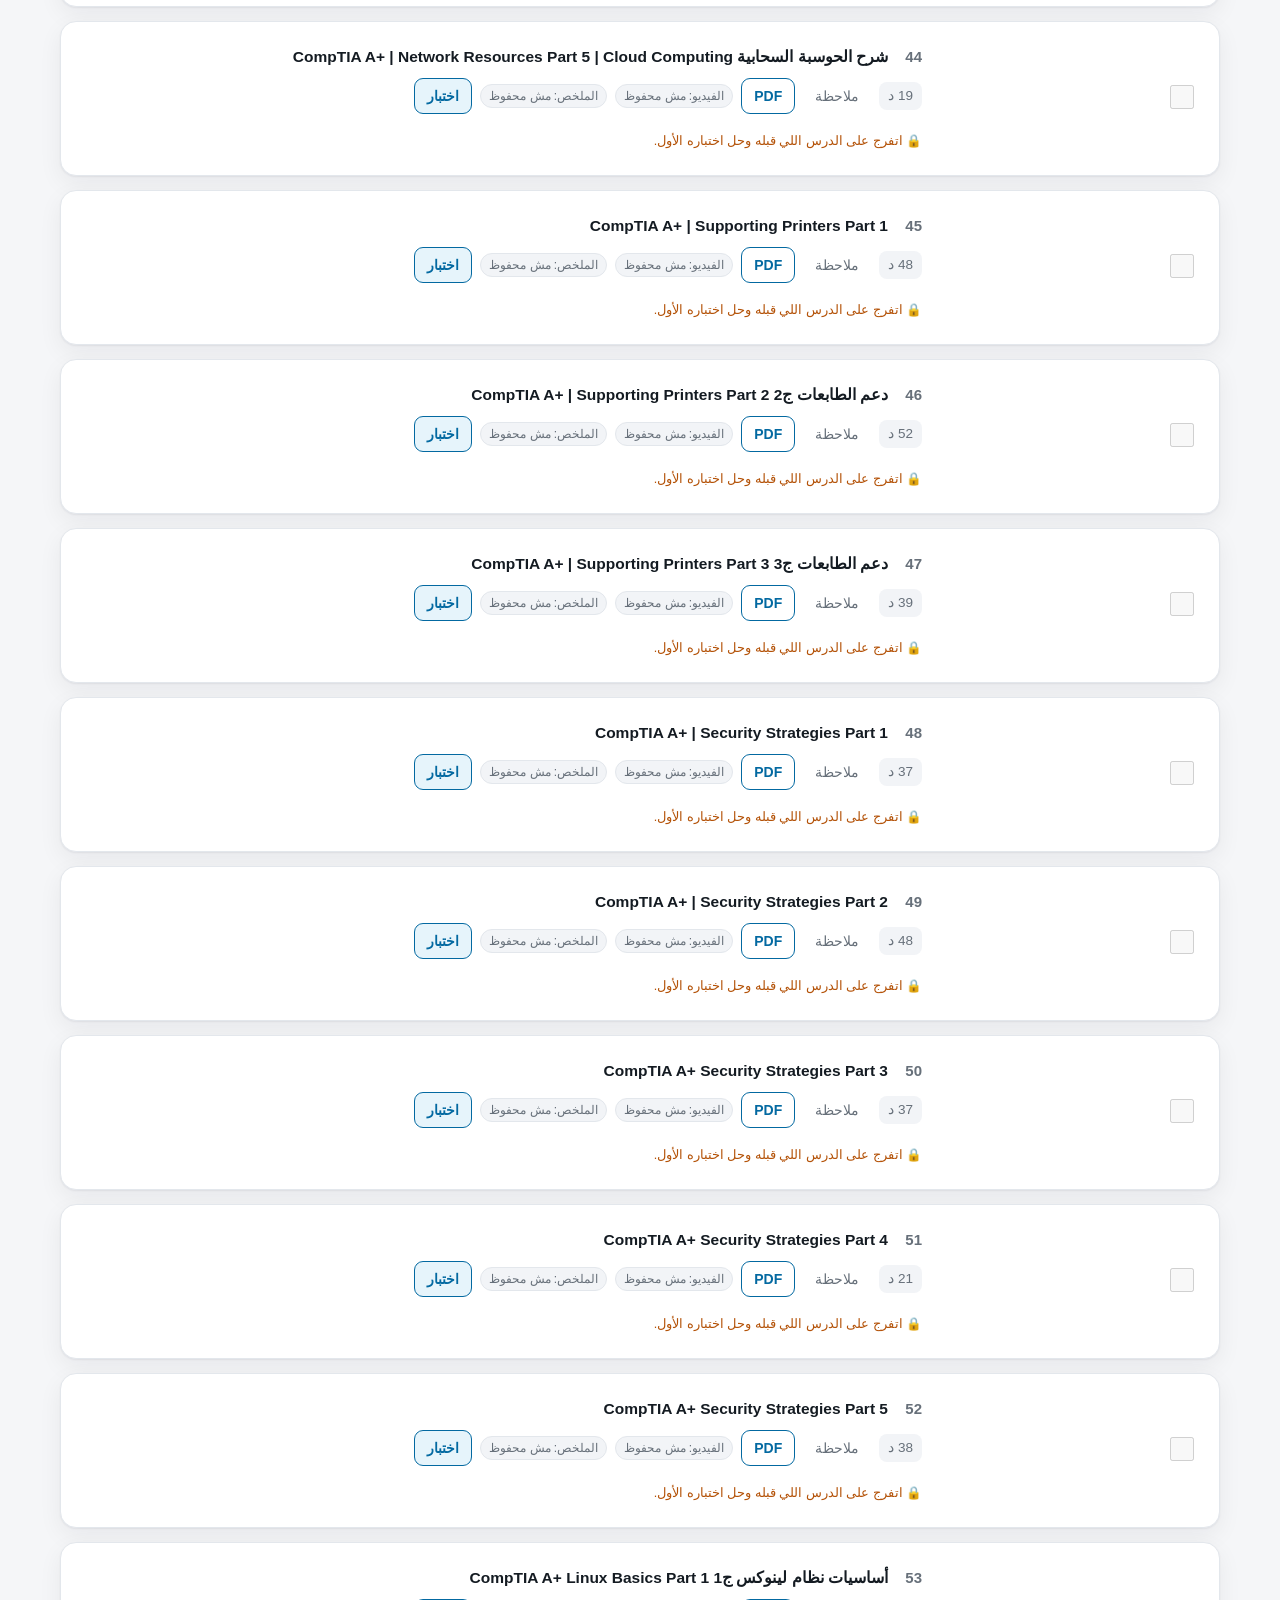
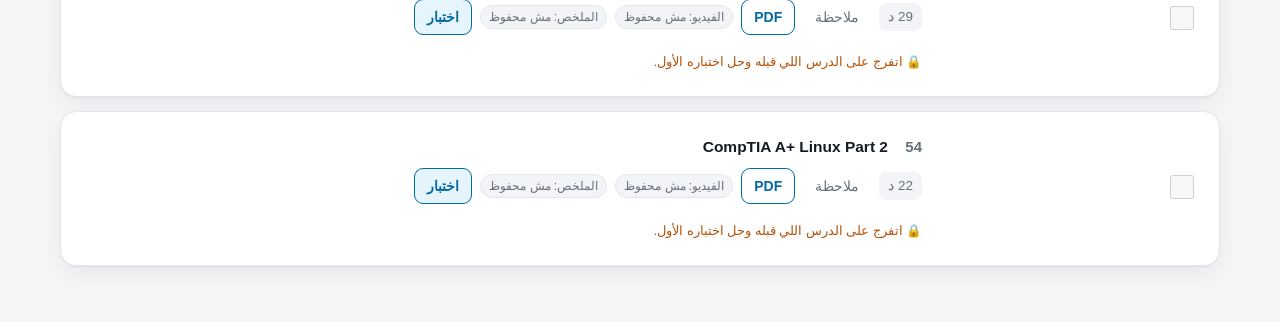
==== commit 0ed734fc: "Mobile: video first, hide account/resume/header while a lesson is open (v78)" ====
--- a/aplus.html
+++ b/aplus.html
@@ -8,9 +8,9 @@
 <title>CompTIA A+ — مكتبة كورساتي</title>
 <link rel="manifest" href="manifest.webmanifest">
 <link rel="apple-touch-icon" href="icons/apple-touch-icon.png">
-<script src="assets/theme.js?v=77"></script>
+<script src="assets/theme.js?v=78"></script>
 <link rel="icon" href="data:image/svg+xml,%3Csvg xmlns='http://www.w3.org/2000/svg' viewBox='0 0 32 32'%3E%3Crect width='32' height='32' rx='8' fill='%230369a1'/%3E%3Cpath d='M9 11h14M9 16h14M9 21h9' stroke='white' stroke-width='2.4' stroke-linecap='round'/%3E%3C/svg%3E">
-<link rel="stylesheet" href="assets/styles.css?v=77">
+<link rel="stylesheet" href="assets/styles.css?v=78">
 </head>
 <body>
 <div class="wrap">
@@ -51,19 +51,19 @@
   <ol class="lessons" id="list"></ol>
 
 </div>
-<script src="assets/motiv.js?v=77"></script>
-<script src="assets/account.js?v=77"></script>
-<script src="data/aplus.js?v=77"></script>
-<script src="data/media.js?v=77"></script>
-<script src="assets/media.js?v=77"></script>
-<script src="data/quizzes.js?v=77"></script>
-<script src="data/quiz-b1.js?v=77"></script>
-<script src="data/quiz-b2.js?v=77"></script>
-<script src="data/quiz-b3.js?v=77"></script>
-<script src="data/quiz-b4.js?v=77"></script>
-<script src="data/quiz-b5.js?v=77"></script>
-<script src="data/quiz-pdf.js?v=77"></script>
-<script src="assets/app.js?v=77"></script>
+<script src="assets/motiv.js?v=78"></script>
+<script src="assets/account.js?v=78"></script>
+<script src="data/aplus.js?v=78"></script>
+<script src="data/media.js?v=78"></script>
+<script src="assets/media.js?v=78"></script>
+<script src="data/quizzes.js?v=78"></script>
+<script src="data/quiz-b1.js?v=78"></script>
+<script src="data/quiz-b2.js?v=78"></script>
+<script src="data/quiz-b3.js?v=78"></script>
+<script src="data/quiz-b4.js?v=78"></script>
+<script src="data/quiz-b5.js?v=78"></script>
+<script src="data/quiz-pdf.js?v=78"></script>
+<script src="assets/app.js?v=78"></script>
 <script>if('serviceWorker' in navigator){navigator.serviceWorker.register('sw.js').catch(function(){});}</script>
 </body>
 </html>
--- a/assets/styles.css
+++ b/assets/styles.css
@@ -253,3 +253,13 @@
 .brk{position:fixed;left:50%;transform:translateX(-50%);bottom:16px;z-index:40;max-width:min(520px,calc(100vw - 24px));background:var(--card);color:var(--ink);border:1px solid var(--line);border-radius:14px;box-shadow:var(--shadow);padding:10px 12px;display:flex;align-items:center;gap:12px;flex-wrap:wrap;font-size:14px}
 .brk .brk-t{flex:1 1 200px}
 .brk .brk-b{display:flex;gap:8px}
+/* mobile: while a lesson video is open, hide the clutter above it so the video is first */
+@media(max-width:1023px){
+  .wrap:has(.player:not([hidden]))>.acc,
+  .wrap:has(.player:not([hidden]))>.resume,
+  .wrap:has(.player:not([hidden]))>.notice,
+  .wrap:has(.player:not([hidden]))>header h1,
+  .wrap:has(.player:not([hidden]))>header .sub,
+  .wrap:has(.player:not([hidden]))>header .progress{display:none!important}
+  .wrap:has(.player:not([hidden]))>.player{margin-top:6px}
+}
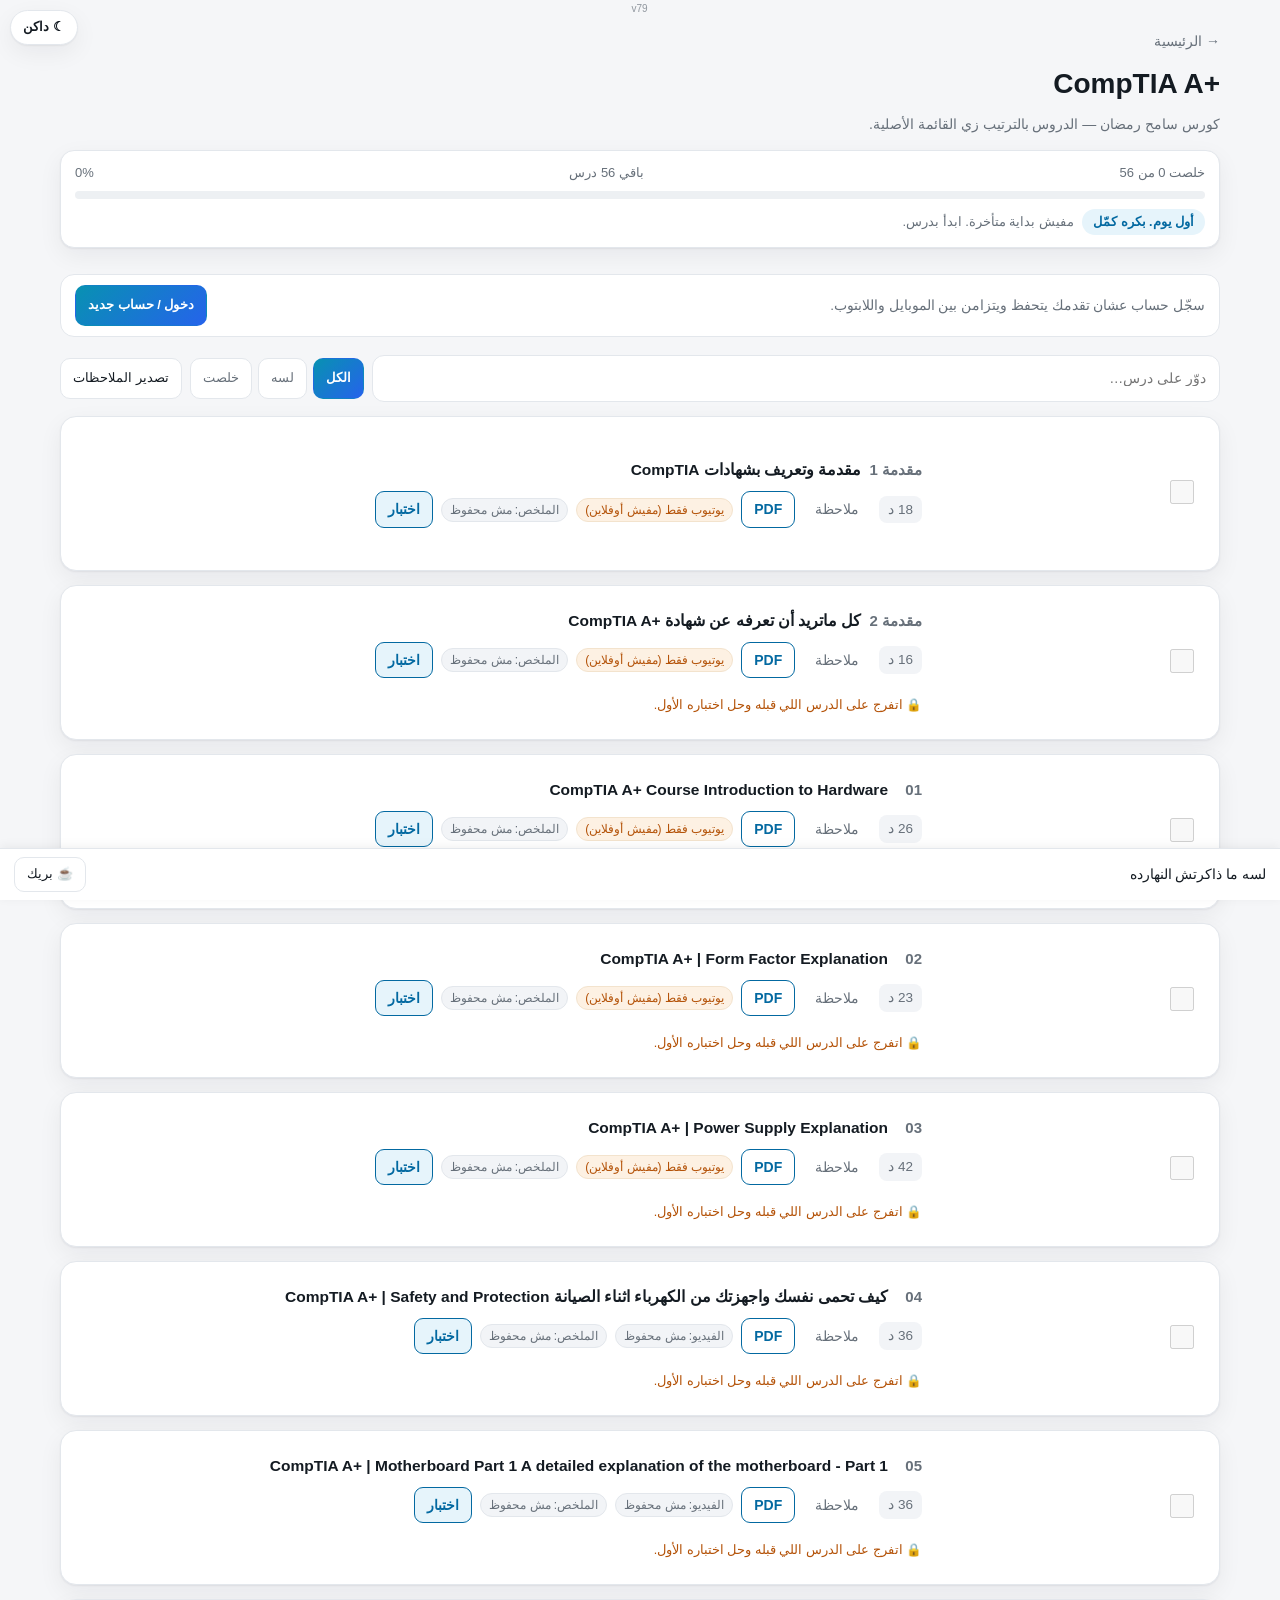
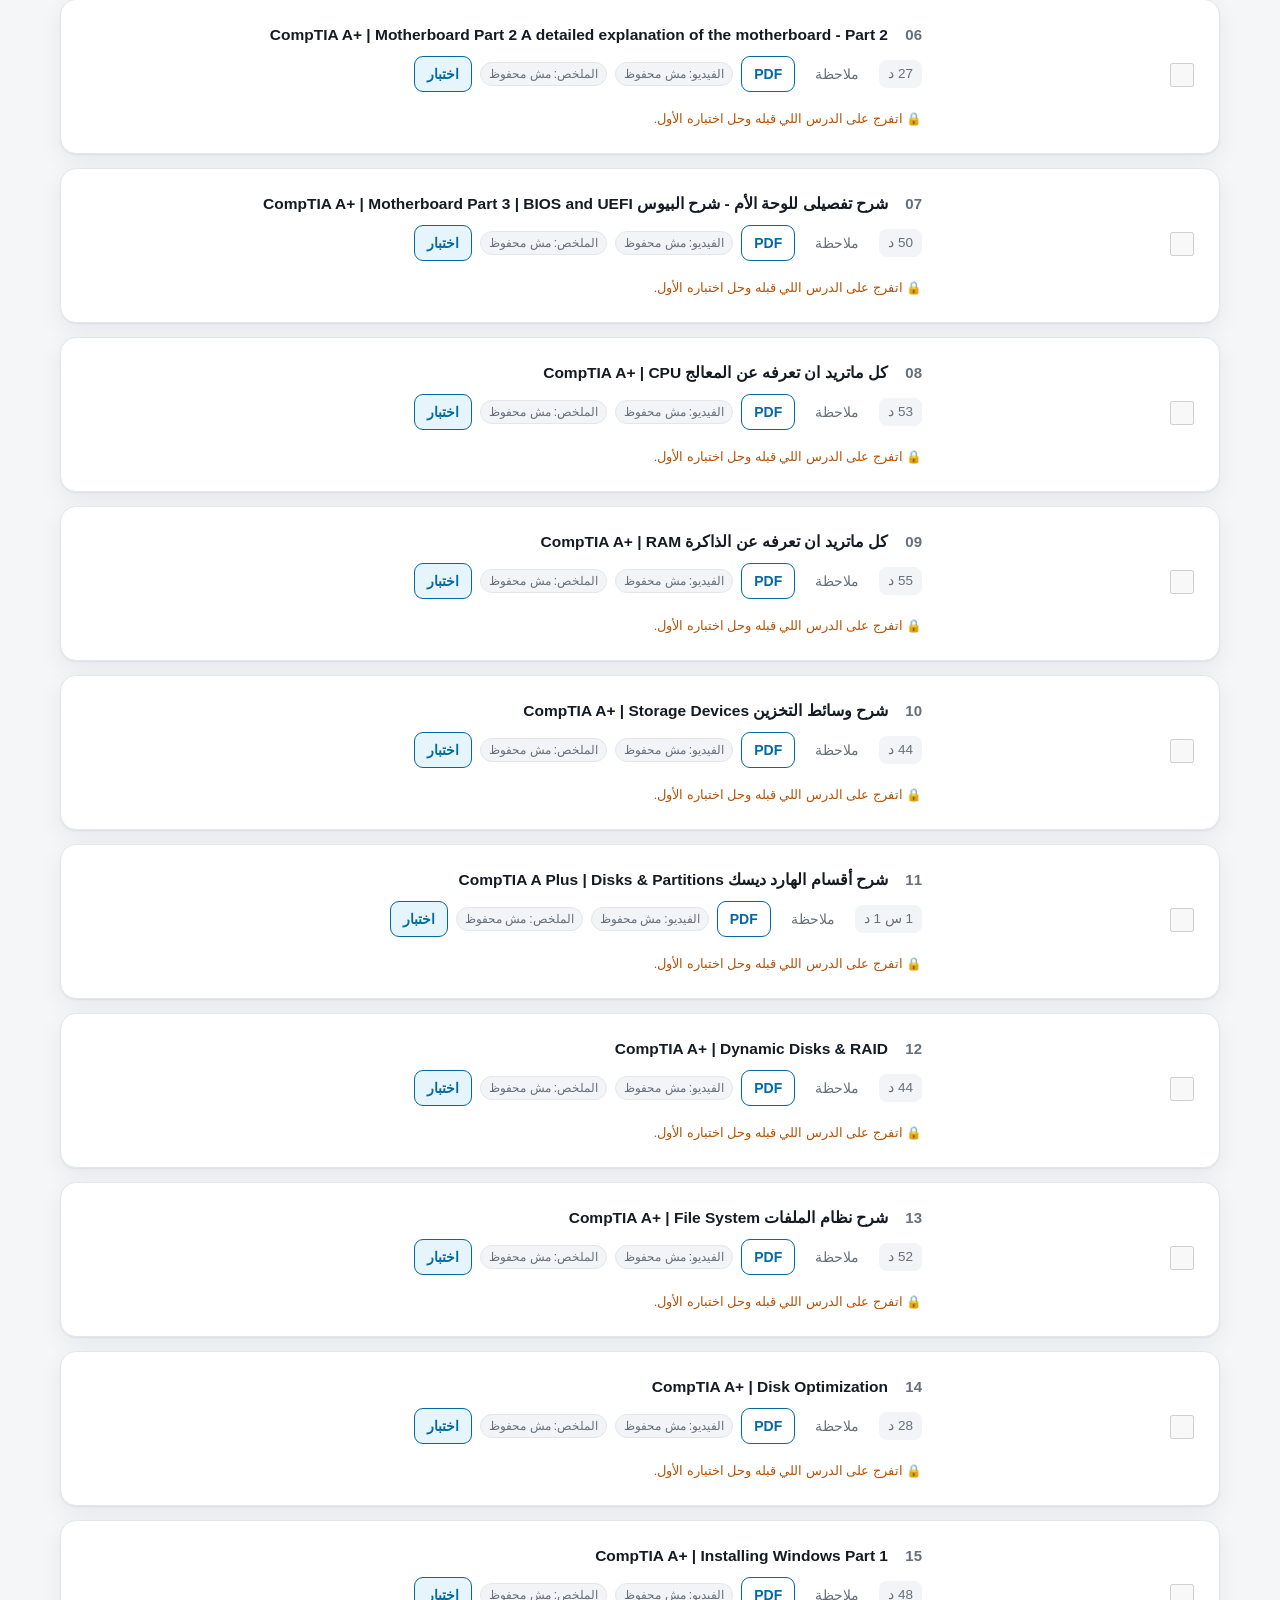
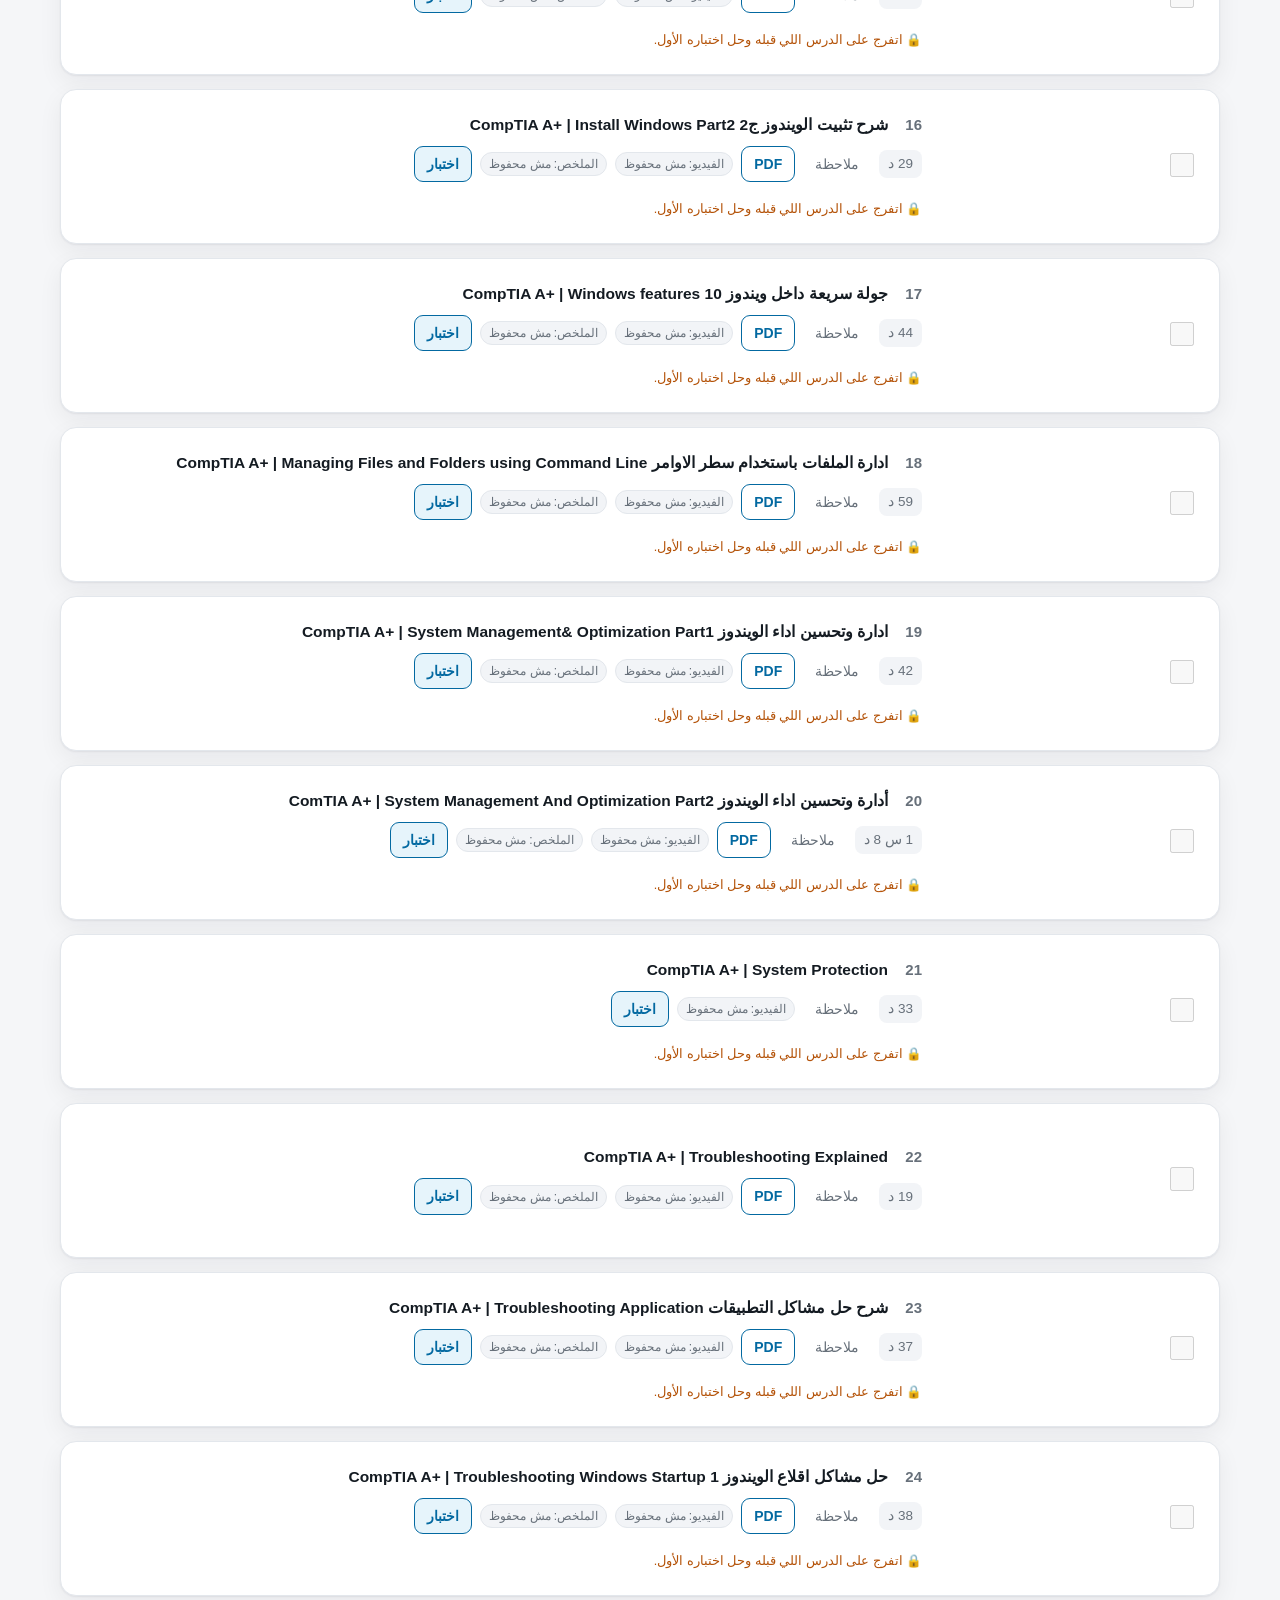
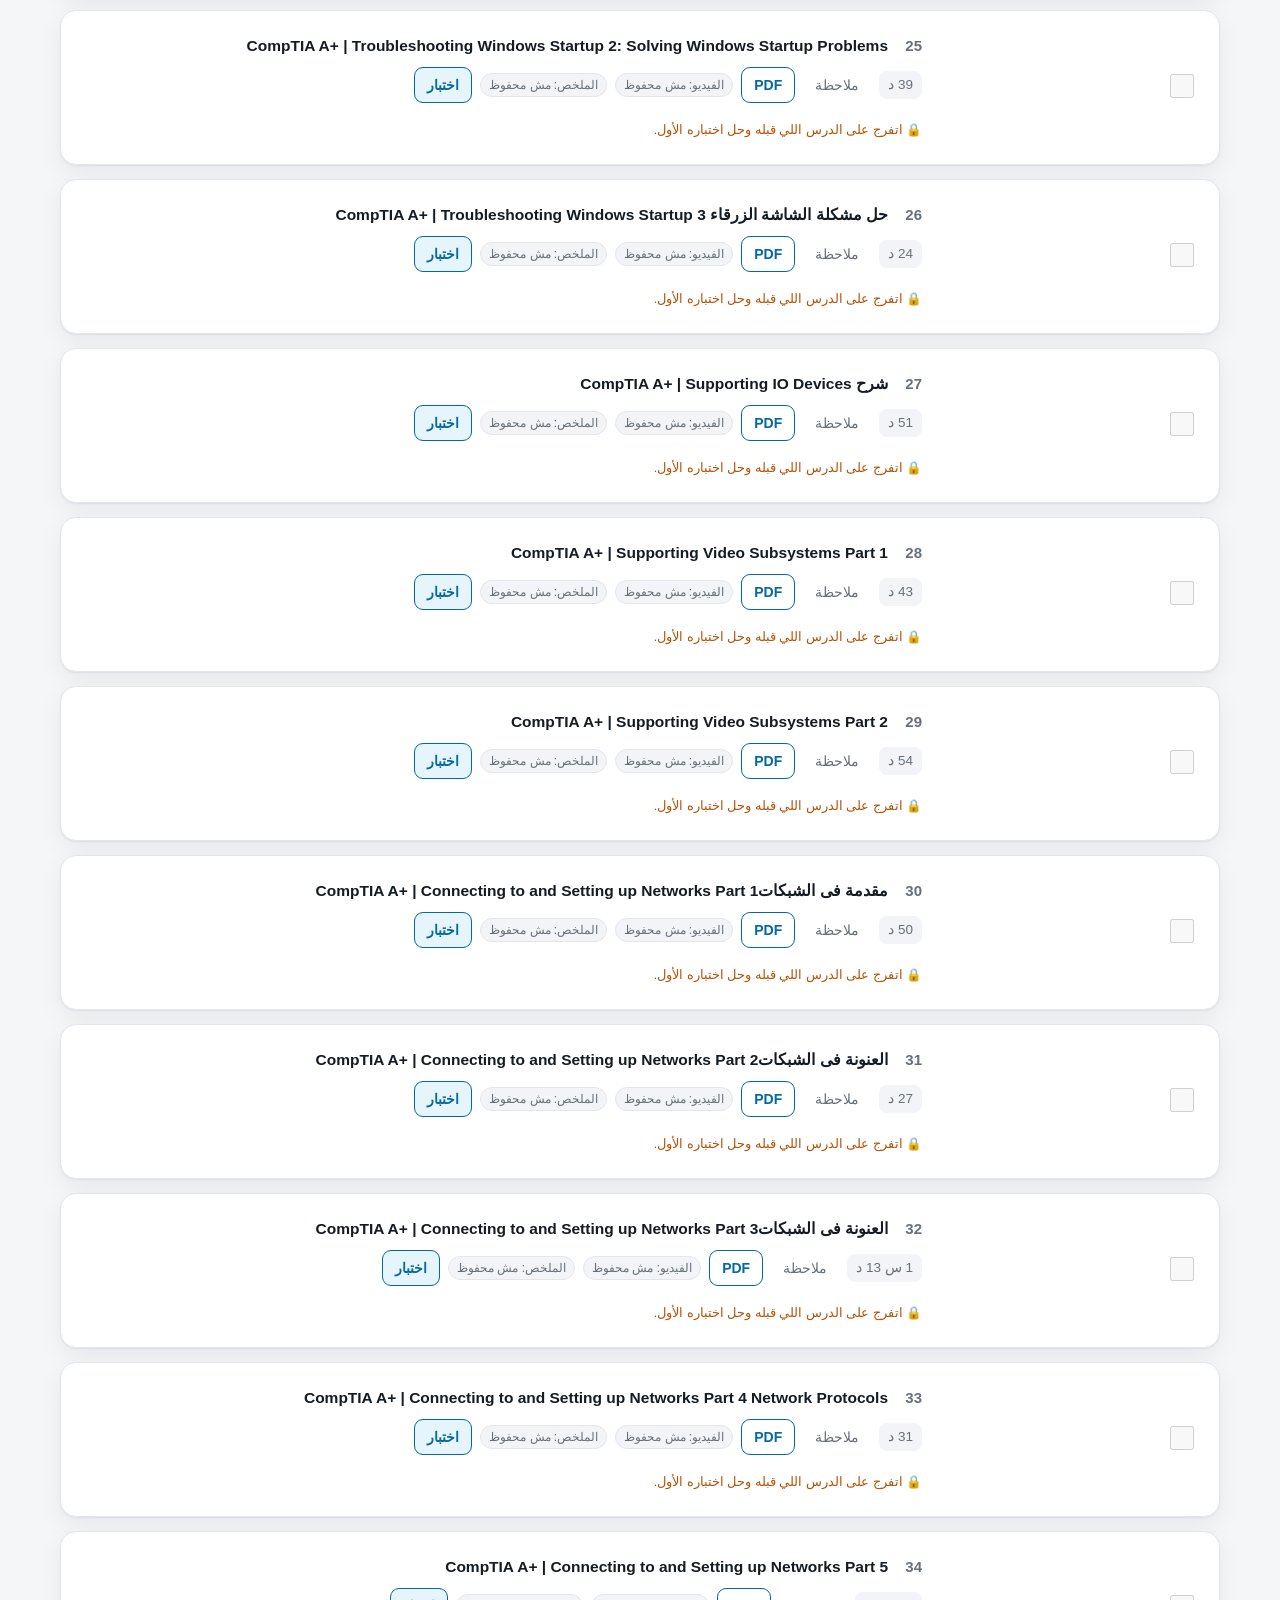
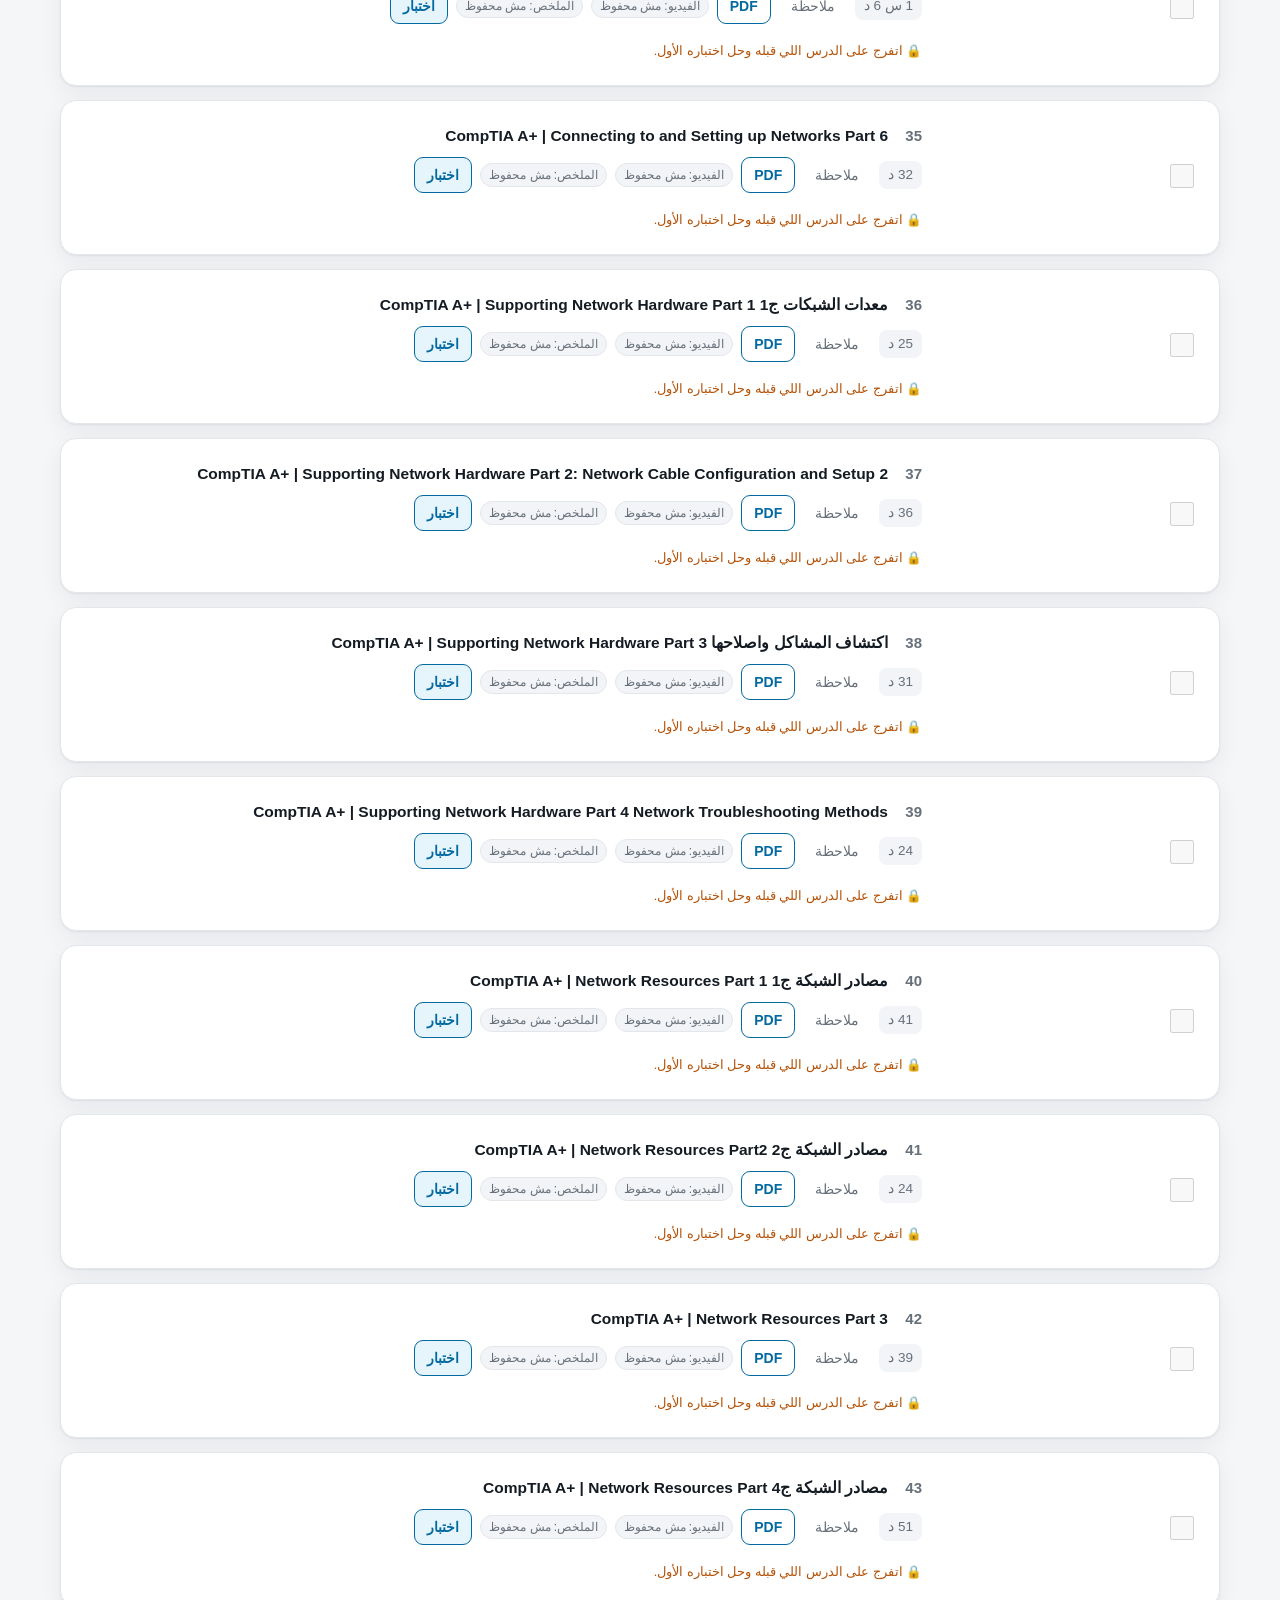
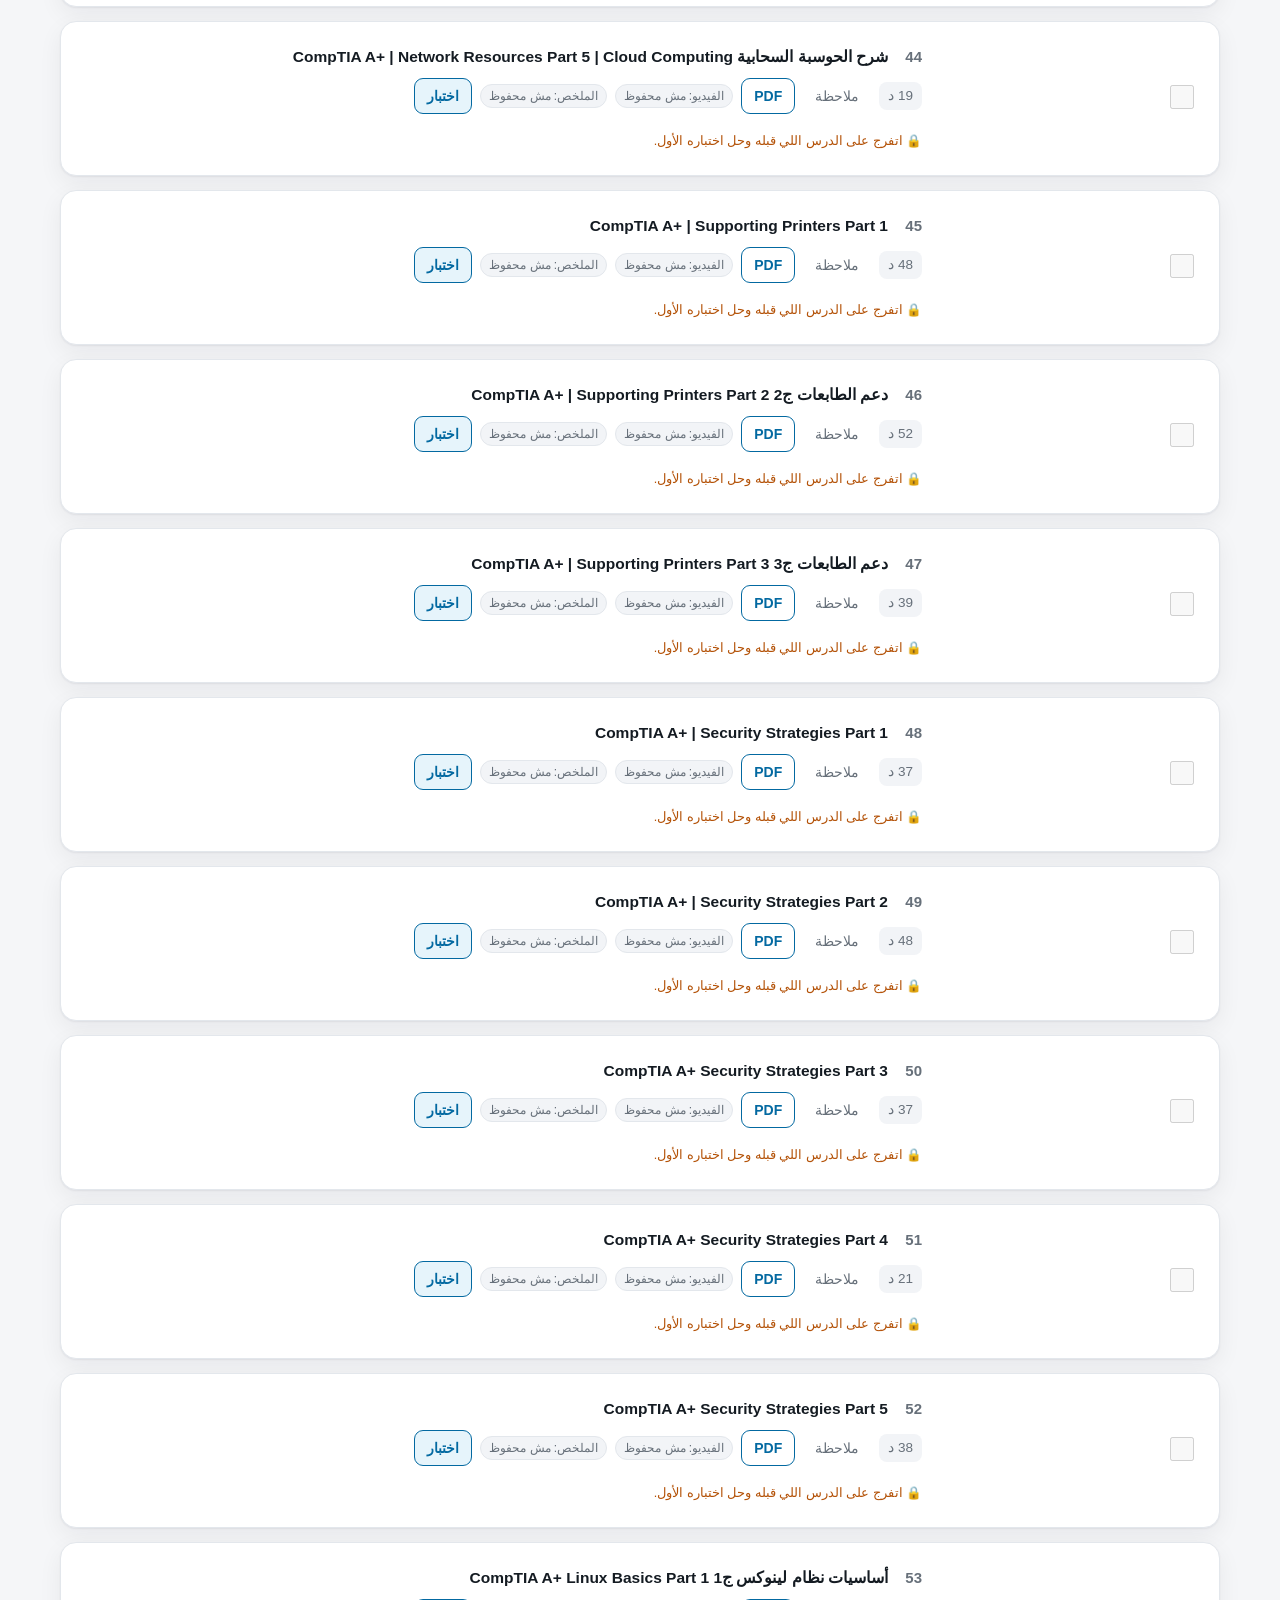
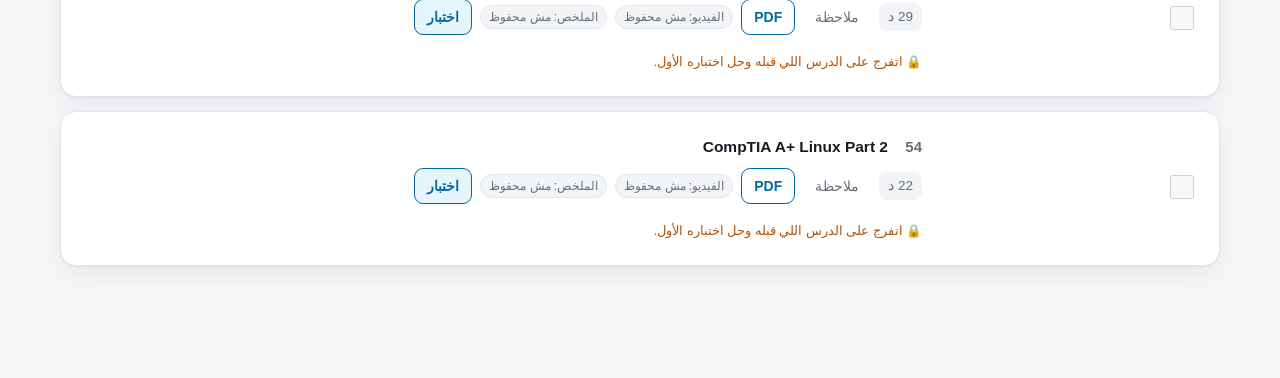
==== commit 0cd4132f: "Bottom study bar with daily total, break timer, cumulative 45-min rule (v79)" ====
--- a/aplus.html
+++ b/aplus.html
@@ -8,9 +8,9 @@
 <title>CompTIA A+ — مكتبة كورساتي</title>
 <link rel="manifest" href="manifest.webmanifest">
 <link rel="apple-touch-icon" href="icons/apple-touch-icon.png">
-<script src="assets/theme.js?v=78"></script>
+<script src="assets/theme.js?v=79"></script>
 <link rel="icon" href="data:image/svg+xml,%3Csvg xmlns='http://www.w3.org/2000/svg' viewBox='0 0 32 32'%3E%3Crect width='32' height='32' rx='8' fill='%230369a1'/%3E%3Cpath d='M9 11h14M9 16h14M9 21h9' stroke='white' stroke-width='2.4' stroke-linecap='round'/%3E%3C/svg%3E">
-<link rel="stylesheet" href="assets/styles.css?v=78">
+<link rel="stylesheet" href="assets/styles.css?v=79">
 </head>
 <body>
 <div class="wrap">
@@ -51,19 +51,19 @@
   <ol class="lessons" id="list"></ol>
 
 </div>
-<script src="assets/motiv.js?v=78"></script>
-<script src="assets/account.js?v=78"></script>
-<script src="data/aplus.js?v=78"></script>
-<script src="data/media.js?v=78"></script>
-<script src="assets/media.js?v=78"></script>
-<script src="data/quizzes.js?v=78"></script>
-<script src="data/quiz-b1.js?v=78"></script>
-<script src="data/quiz-b2.js?v=78"></script>
-<script src="data/quiz-b3.js?v=78"></script>
-<script src="data/quiz-b4.js?v=78"></script>
-<script src="data/quiz-b5.js?v=78"></script>
-<script src="data/quiz-pdf.js?v=78"></script>
-<script src="assets/app.js?v=78"></script>
+<script src="assets/motiv.js?v=79"></script>
+<script src="assets/account.js?v=79"></script>
+<script src="data/aplus.js?v=79"></script>
+<script src="data/media.js?v=79"></script>
+<script src="assets/media.js?v=79"></script>
+<script src="data/quizzes.js?v=79"></script>
+<script src="data/quiz-b1.js?v=79"></script>
+<script src="data/quiz-b2.js?v=79"></script>
+<script src="data/quiz-b3.js?v=79"></script>
+<script src="data/quiz-b4.js?v=79"></script>
+<script src="data/quiz-b5.js?v=79"></script>
+<script src="data/quiz-pdf.js?v=79"></script>
+<script src="assets/app.js?v=79"></script>
 <script>if('serviceWorker' in navigator){navigator.serviceWorker.register('sw.js').catch(function(){});}</script>
 </body>
 </html>
--- a/assets/styles.css
+++ b/assets/styles.css
@@ -263,3 +263,12 @@
   .wrap:has(.player:not([hidden]))>header .progress{display:none!important}
   .wrap:has(.player:not([hidden]))>.player{margin-top:6px}
 }
+/* bottom bar: study total + break timer */
+.stb{position:fixed;left:0;right:0;bottom:0;z-index:39;display:flex;align-items:center;justify-content:space-between;gap:10px;padding:8px 14px calc(8px + env(safe-area-inset-bottom));background:var(--card);border-top:1px solid var(--line);box-shadow:0 -2px 10px rgba(0,0,0,.06);font-size:13.5px;color:var(--ink)}
+.stb .btn{padding:6px 12px;font-size:13px;white-space:nowrap}
+body.has-stb{padding-bottom:56px}
+body.has-stb .brk{bottom:68px}
+.stb-p{position:fixed;left:50%;transform:translateX(-50%);bottom:68px;z-index:41;width:min(340px,calc(100vw - 24px));background:var(--card);color:var(--ink);border:1px solid var(--line);border-radius:14px;box-shadow:var(--shadow);padding:14px;text-align:center}
+.stb-p[hidden],.stb-p [hidden]{display:none!important}
+.stb-p .tp-n{font-size:22px;font-weight:700;margin-bottom:10px}
+.stb-p .tp-c,.stb-p .tp-a{display:flex;gap:8px;justify-content:center;flex-wrap:wrap;margin-top:6px}
